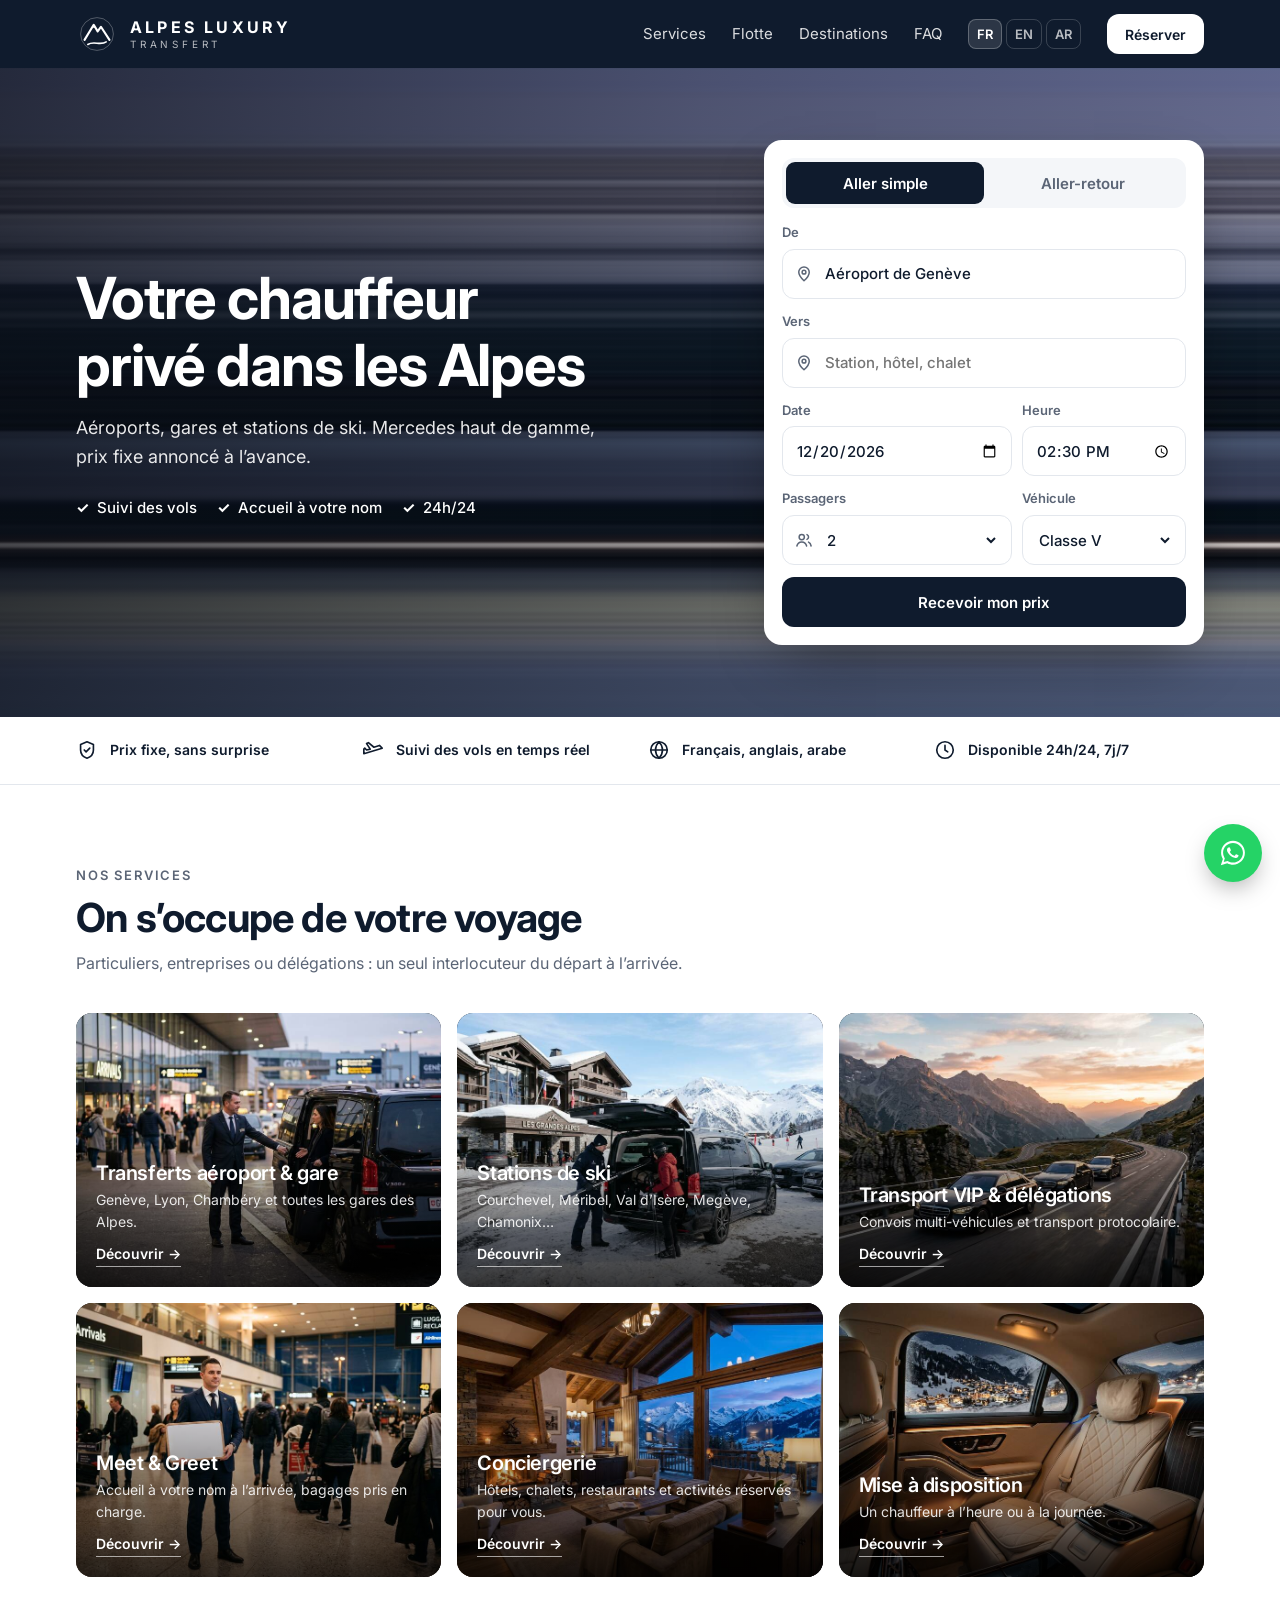
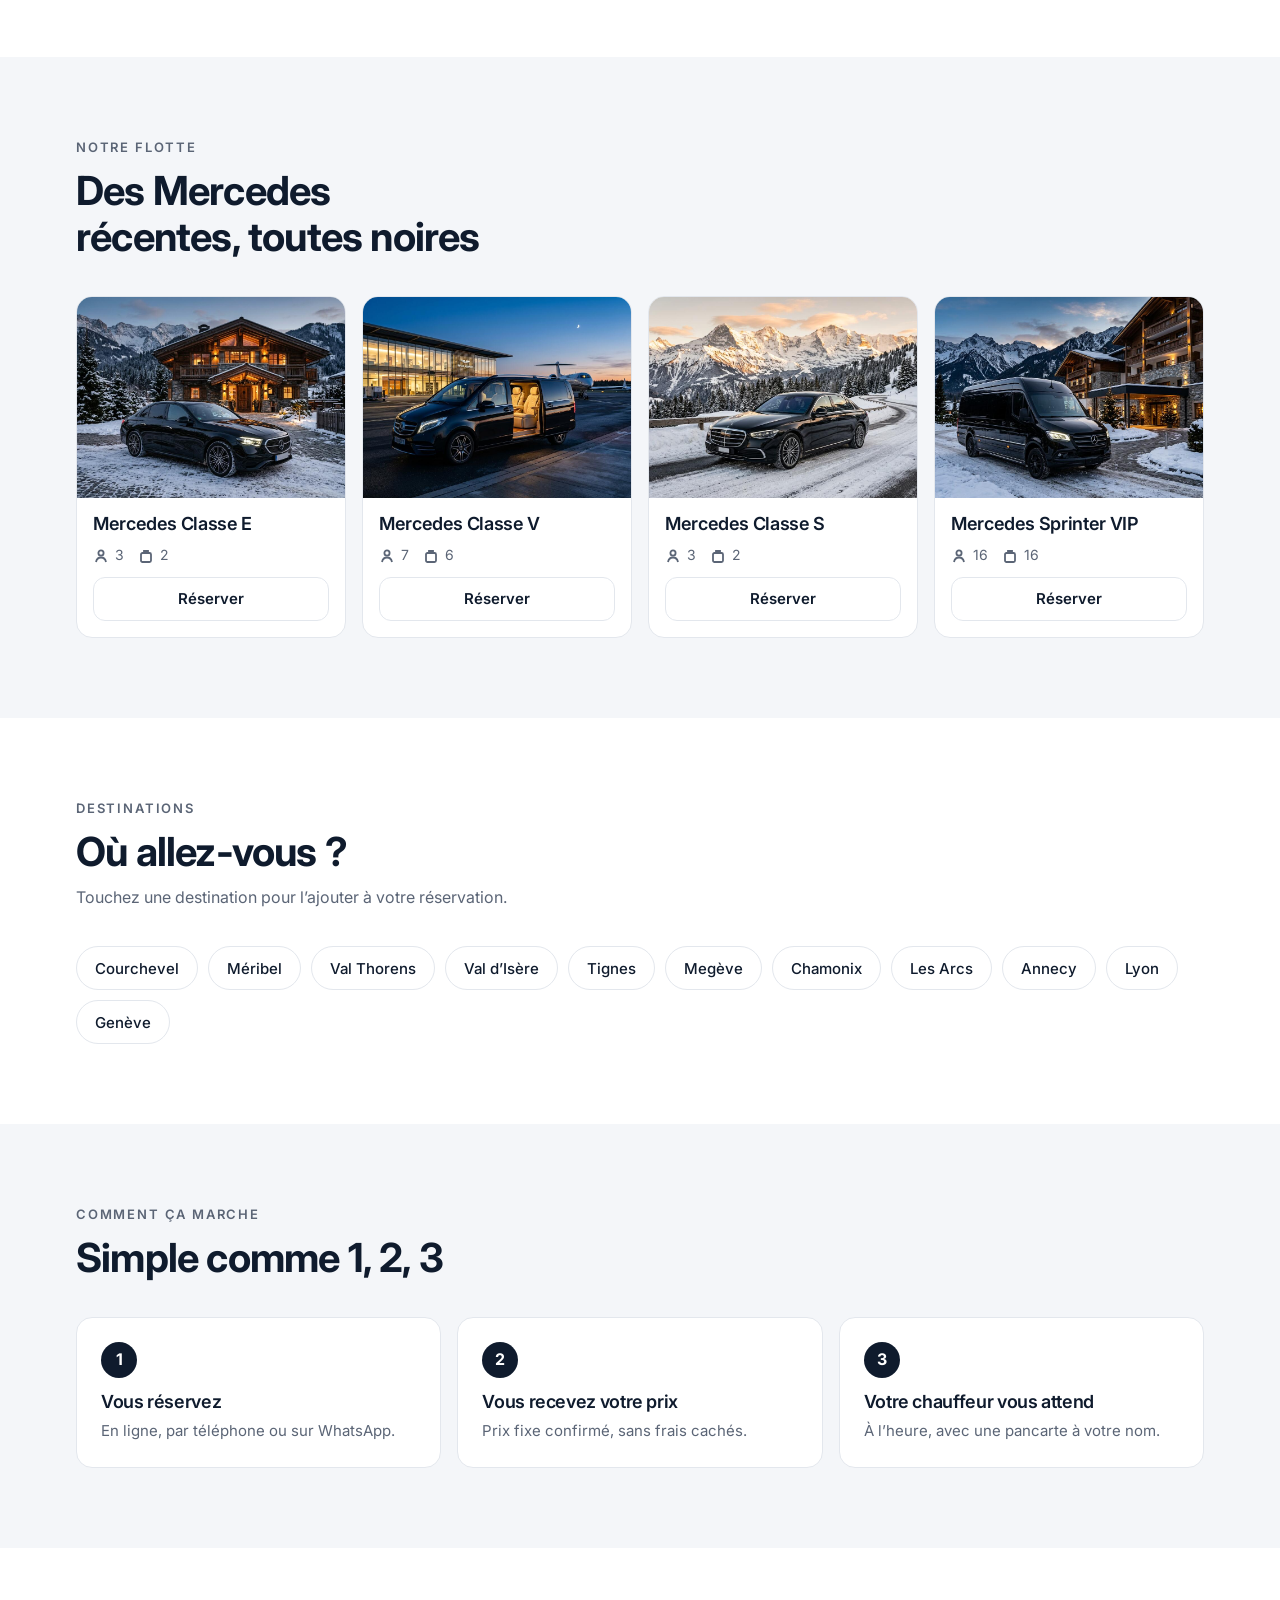
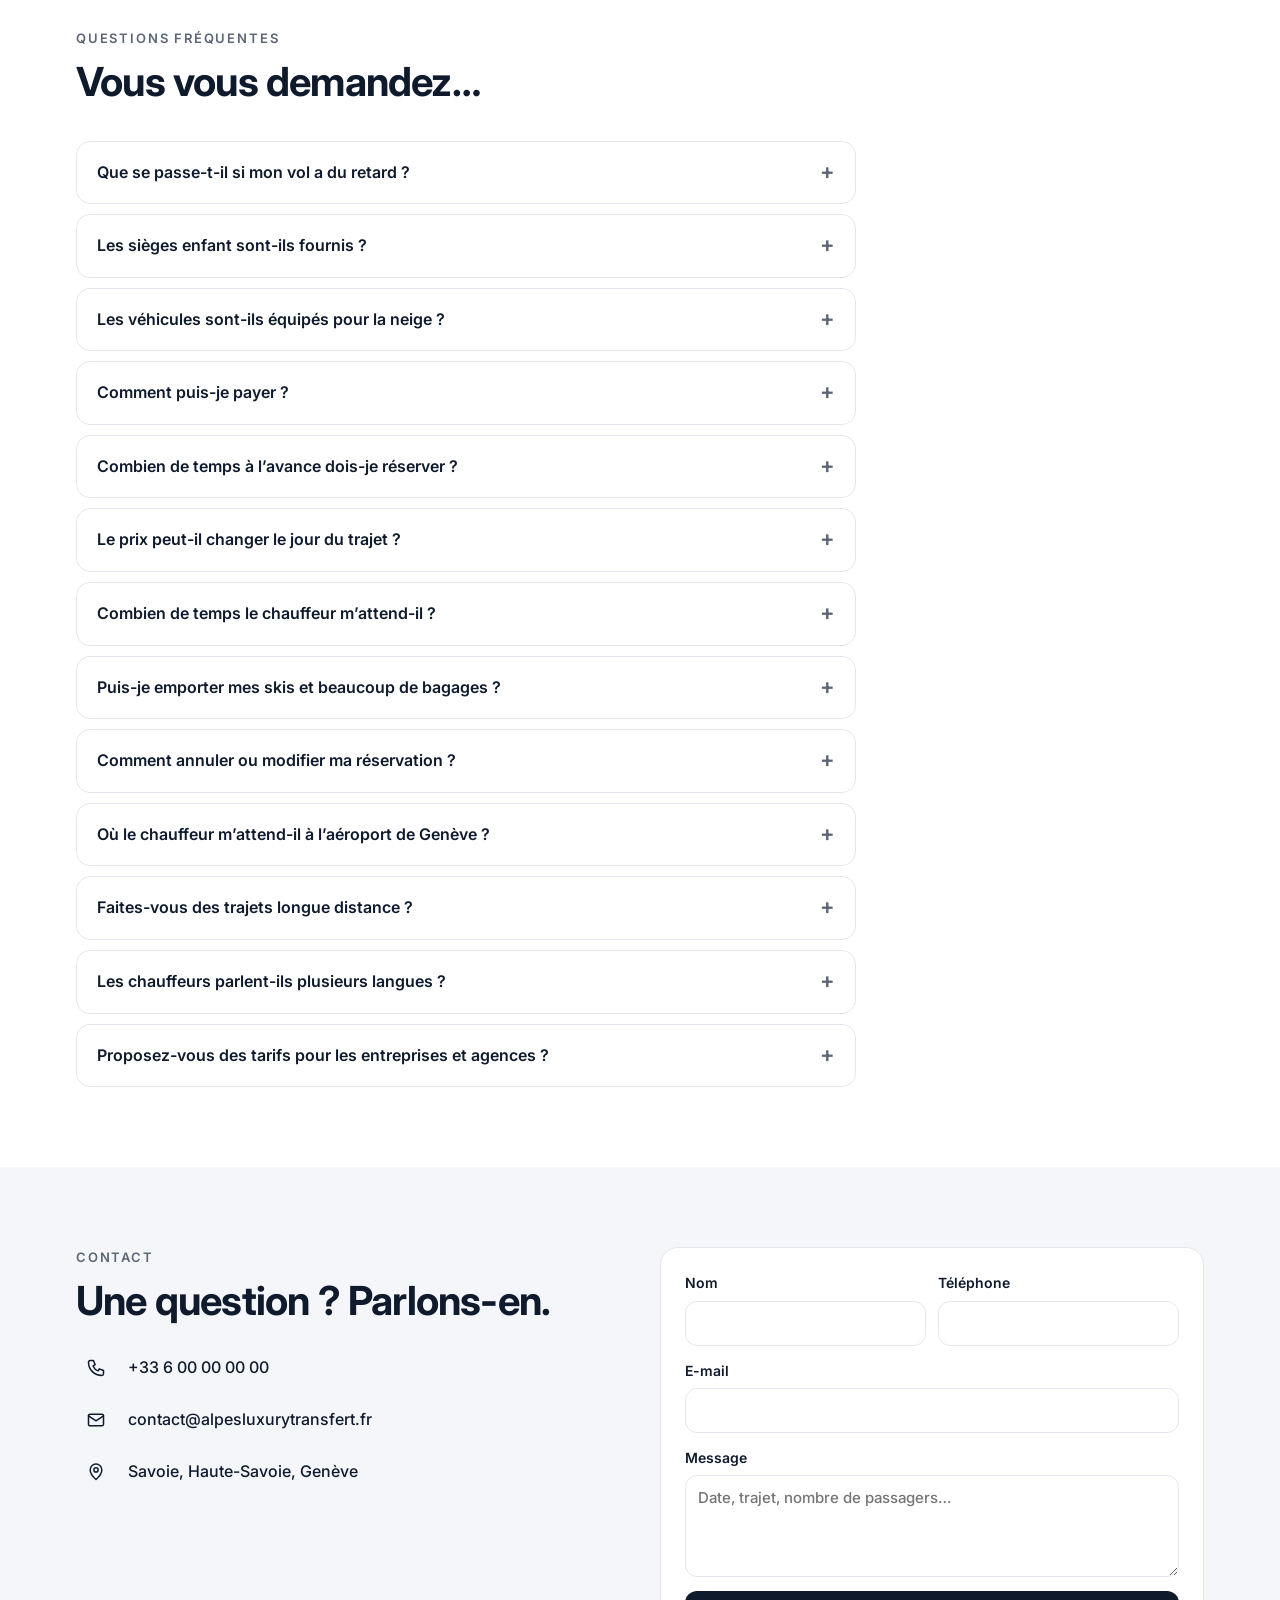
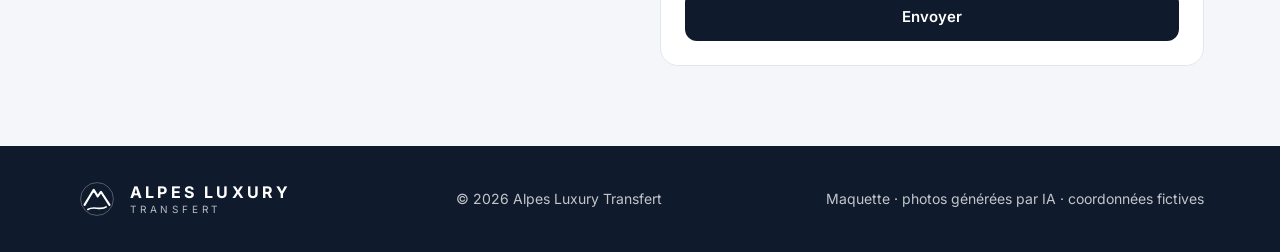
==== maquette/index.html @ 6c0e2fad "Ajoute une page dédiée par service avec son outil Co-Authored-By: Claude Opus 5.5 <noreply@anthropic" ====
<!DOCTYPE html>
<html lang="fr">
<head>
<meta charset="utf-8">
<meta name="viewport" content="width=device-width, initial-scale=1, viewport-fit=cover">
<title>Alpes Luxury Transfert</title>
<meta name="claude:viewport-fit-sides" content="cover">
<link rel="icon" href="img/logo.svg" type="image/svg+xml">
<link rel="preconnect" href="https://fonts.googleapis.com">
<link rel="stylesheet" href="https://fonts.googleapis.com/css2?family=Inter:wght@400;500;600;700&display=swap">
<style>
/* Layout: classic business site (like Duo Clean). Header + video hero with booking card, trust row, services, fleet photos, destinations, 1-2-3, FAQ, contact, footer, WhatsApp button. */
:root{
  --navy:#0F1B2D; --navy-2:#1B2B44; --ink:#0F1B2D; --muted:#5B6576; --bg:#FFFFFF; --soft:#F4F6F9; --line:#E3E7ED;
  --card:#FFFFFF; --wa:#25D366;
  --sans:"Inter", system-ui, -apple-system, "Segoe UI", sans-serif;
  padding-top:env(safe-area-inset-top,0px); padding-bottom:env(safe-area-inset-bottom,0px);
}
@media (prefers-color-scheme: dark){:root:not([data-theme="light"]){
  --ink:#EEF1F5; --muted:#A2ABB8; --bg:#0B111B; --soft:#111926; --line:#223047; --card:#141E2D; color-scheme:dark}}
:root[data-theme="dark"]{
  --ink:#EEF1F5; --muted:#A2ABB8; --bg:#0B111B; --soft:#111926; --line:#223047; --card:#141E2D; color-scheme:dark}

*{box-sizing:border-box}
[hidden]{display:none!important}
html{scroll-behavior:smooth;scroll-padding-top:80px}
body{margin:0;background:var(--bg);color:var(--ink);font-family:var(--sans);font-size:16px;line-height:1.6;-webkit-font-smoothing:antialiased}
img{max-width:100%;display:block}
a{color:inherit;text-decoration:none}
h1,h2,h3{margin:0;line-height:1.15;letter-spacing:-.02em;text-wrap:balance}
h2{font-size:clamp(28px,4vw,40px);font-weight:700}
h3{font-size:18px;font-weight:600}
p{margin:0}
:focus-visible{outline:2px solid #3B82F6;outline-offset:2px}
.container{max-width:1160px;margin:0 auto;padding-left:max(16px,env(safe-area-inset-left,0px));padding-right:max(16px,env(safe-area-inset-right,0px))}
.eyebrow{font-size:13px;font-weight:600;letter-spacing:.14em;text-transform:uppercase;color:var(--muted);margin-bottom:10px}
.section{padding-block:80px}
.section--soft{background:var(--soft)}
.head{max-width:640px;margin-bottom:36px}
.head p:not(.eyebrow){color:var(--muted);margin-top:10px}

.btn{display:inline-flex;align-items:center;justify-content:center;gap:8px;height:50px;padding-inline:24px;border-radius:12px;border:0;background:var(--navy);color:#fff;font:600 15px var(--sans);cursor:pointer;transition:transform .15s,background .2s}
.btn:hover{background:var(--navy-2)}
.btn:active{transform:scale(.98)}
.btn--light{background:#fff;color:var(--navy)}
.btn--light:hover{background:#EEF1F5}
.btn--outline{background:transparent;color:var(--ink);border:1px solid var(--line)}
.btn--outline:hover{background:var(--soft)}
.btn--full{width:100%}

/* header */
.header{position:sticky;top:env(safe-area-inset-top,0px);z-index:40;background:var(--navy);color:#fff}
body::before{content:"";position:fixed;inset:0 0 auto;height:env(safe-area-inset-top,0px);z-index:41;background:var(--navy)}
.header .container{display:flex;align-items:center;justify-content:space-between;height:68px;gap:16px}
.logo{display:flex;align-items:center;gap:12px;line-height:1}
.logo span{display:flex;flex-direction:column}
.logo .mark{width:42px;height:42px;flex:none}
.logo b{font-size:16px;font-weight:700;letter-spacing:.2em}
.logo small{font-size:10px;letter-spacing:.38em;opacity:.7;margin-top:4px}
.nav{display:flex;align-items:center;gap:26px;font-size:15px}
.nav a:not(.btn){opacity:.85}
.nav a:not(.btn):hover{opacity:1}
.nav .btn{height:40px;padding-inline:18px;font-size:14px}
.lang{display:flex;gap:4px;font-size:13px;font-weight:600}
.lang button{background:none;border:1px solid rgba(255,255,255,.25);color:#fff;border-radius:8px;padding:4px 8px;font:inherit;cursor:pointer;opacity:.7}
.lang button[aria-pressed="true"]{opacity:1;background:rgba(255,255,255,.12)}
.burger{display:none;background:none;border:0;padding:8px;cursor:pointer}
.burger span{display:block;width:24px;height:2px;background:#fff;margin:5px 0}
@media (max-width:900px){
  .nav{display:none;position:absolute;top:68px;left:0;right:0;background:var(--navy);flex-direction:column;align-items:stretch;gap:0;padding:8px max(16px,env(safe-area-inset-right,0px)) 16px max(16px,env(safe-area-inset-left,0px))}
  .nav.open{display:flex}
  .nav a:not(.btn){padding:12px 0;border-bottom:1px solid rgba(255,255,255,.1)}
  .nav .btn{margin-top:12px;height:48px}
  .burger{display:block}
}

/* hero */
.hero{position:relative;color:#fff;background:#0A0F18 url("film/s3.jpg") 0 0/200% 400% no-repeat;overflow:hidden}
.hero canvas{position:absolute;inset:0;width:100%;height:100%}
.hero::after{content:"";position:absolute;inset:0;background:linear-gradient(90deg,rgba(8,12,20,.72) 0%,rgba(8,12,20,.35) 55%,rgba(8,12,20,.15) 100%)}
.hero .container{position:relative;z-index:2;display:grid;grid-template-columns:1fr 440px;gap:48px;align-items:center;padding-block:72px}
.hero h1{font-size:clamp(34px,5.4vw,58px);font-weight:700}
.hero .lead{font-size:18px;opacity:.9;margin-top:16px;max-width:30em}
.checks{list-style:none;padding:0;margin:24px 0 0;display:flex;flex-wrap:wrap;gap:8px 20px;font-size:15px;font-weight:500}
.checks li::before{content:"✓";margin-right:8px;font-weight:700}
@media (max-width:960px){
  .hero::after{background:linear-gradient(180deg,rgba(8,12,20,.55),rgba(8,12,20,.35) 40%,rgba(8,12,20,.6))}
  .hero .container{grid-template-columns:1fr;gap:24px;padding-block:32px 40px}
  .hero .lead{font-size:16px}
}

/* booking card */
.book{background:var(--card);color:var(--ink);border-radius:18px;padding:18px;box-shadow:0 24px 60px -20px rgba(0,0,0,.45)}
.tabs{display:grid;grid-template-columns:1fr 1fr;background:var(--soft);border-radius:12px;padding:4px;margin-bottom:14px}
.tabs button{height:42px;border:0;border-radius:9px;background:none;color:var(--muted);font:600 15px var(--sans);cursor:pointer}
.tabs button[aria-selected="true"]{background:var(--navy);color:#fff}
.f{display:flex;flex-direction:column;gap:6px;margin-bottom:12px;min-width:0}
.f span{font-size:13px;font-weight:600;color:var(--muted)}
.f .in{display:flex;align-items:center;gap:10px;height:50px;border:1px solid var(--line);border-radius:12px;padding-inline:12px;background:var(--card)}
.f .in:focus-within{border-color:var(--navy);box-shadow:0 0 0 3px rgba(59,130,246,.2)}
.f svg{width:18px;height:18px;flex:none;stroke:var(--muted);fill:none;stroke-width:2;stroke-linecap:round;stroke-linejoin:round}
.f input,.f select{flex:1;min-width:0;border:0;background:none;color:var(--ink);font:500 15px var(--sans);height:100%;outline:none}
.row{display:grid;grid-template-columns:1.4fr 1fr;gap:10px}
.done{margin-top:12px;padding:12px 14px;border-radius:12px;background:var(--soft);font-size:14px}
.done b{display:block}

/* trust row */
.trust{border-bottom:1px solid var(--line)}
.trust .container{display:grid;grid-template-columns:repeat(4,1fr);gap:16px;padding-block:22px}
.trust div{display:flex;align-items:center;gap:12px;font-size:14px;font-weight:600}
.trust svg{width:22px;height:22px;flex:none;stroke:var(--ink);fill:none;stroke-width:1.8;stroke-linecap:round;stroke-linejoin:round}
@media (max-width:800px){.trust .container{grid-template-columns:1fr 1fr}}

/* services */
.grid3{display:grid;grid-template-columns:repeat(3,1fr);gap:16px}
.card{background:var(--card);border:1px solid var(--line);border-radius:16px;padding:24px;transition:transform .2s,box-shadow .2s}
.card:hover{transform:translateY(-3px);box-shadow:0 12px 30px -12px rgba(15,27,45,.18)}
.card .ic{width:44px;height:44px;border-radius:12px;background:var(--soft);display:grid;place-items:center;margin-bottom:16px}
.card .ic svg{width:22px;height:22px;stroke:var(--ink);fill:none;stroke-width:1.8;stroke-linecap:round;stroke-linejoin:round}
.card p{color:var(--muted);font-size:15px;margin-top:6px}
@media (max-width:900px){.grid3{grid-template-columns:1fr 1fr}}
@media (max-width:560px){.grid3{grid-template-columns:1fr}}

.svc{position:relative;border-radius:16px;overflow:hidden;aspect-ratio:4/3;max-width:100%;background:#0A0F18;color:#fff;isolation:isolate}
.svc img{position:absolute;inset:0;width:100%;height:100%;object-fit:cover;transition:transform .7s}
.svc:hover img{transform:scale(1.06)}
.svc::after{content:"";position:absolute;inset:0;background:linear-gradient(180deg,rgba(0,0,0,0) 35%,rgba(0,0,0,.78));z-index:1}
.svc .tx{position:absolute;left:0;right:0;bottom:0;z-index:2;padding:20px}
.svc h3{font-size:20px}
.svc p{font-size:14px;opacity:.88;margin-top:4px}
@media (max-width:560px){.svc{aspect-ratio:16/11}}


.svc .more{display:inline-block;margin-top:10px;font-size:14px;font-weight:600;border-bottom:1px solid rgba(255,255,255,.6)}
/* service pages */
.sp-hero{position:relative;min-height:340px;display:flex;align-items:flex-end;color:#fff;background:#0A0F18;overflow:hidden}
.sp-hero img{position:absolute;inset:0;width:100%;height:100%;object-fit:cover}
.sp-hero::after{content:"";position:absolute;inset:0;background:linear-gradient(180deg,rgba(8,12,20,.25),rgba(8,12,20,.8))}
.sp-hero .container{position:relative;z-index:2;width:100%;padding-block:28px 36px}
.sp-back{display:inline-flex;align-items:center;gap:6px;font-size:14px;font-weight:600;padding:8px 14px;border-radius:999px;background:rgba(255,255,255,.14);backdrop-filter:blur(8px);margin-bottom:18px}
.sp-hero h1{font-size:clamp(32px,5vw,52px);font-weight:700}
.sp-hero p{font-size:17px;opacity:.9;margin-top:10px;max-width:36em}
.sp-grid{display:grid;grid-template-columns:1fr 420px;gap:32px;align-items:start}
@media (max-width:900px){.sp-grid{grid-template-columns:1fr}.tool{position:static;order:-1}}
.incl{list-style:none;padding:0;margin:0;display:grid;gap:12px}
.incl li{display:flex;gap:12px;align-items:flex-start;background:var(--card);border:1px solid var(--line);border-radius:14px;padding:14px 16px}
.incl li::before{content:"✓";flex:none;width:24px;height:24px;border-radius:50%;background:var(--navy);color:#fff;display:grid;place-items:center;font-size:13px;font-weight:700}
:root[data-theme="dark"] .incl li::before{background:#EEF1F5;color:#0F1B2D}
.incl b{display:block;font-weight:600}
.incl span{color:var(--muted);font-size:14px}
.tool{background:var(--card);border:1px solid var(--line);border-radius:18px;padding:22px;position:sticky;top:90px}
.tool h3{font-size:20px;margin-bottom:4px}
.tool .sub{color:var(--muted);font-size:14px;margin-bottom:16px}
.tool label{display:flex;flex-direction:column;gap:6px;font-size:13px;font-weight:600;color:var(--muted);margin-bottom:12px}
.tool input[type=text],.tool select,.tool textarea{border:1px solid var(--line);border-radius:12px;padding:12px;font:500 15px var(--sans);background:var(--card);color:var(--ink);width:100%}
.chips{display:flex;flex-wrap:wrap;gap:8px;margin-bottom:14px}
.chips button{height:40px;padding-inline:14px;border-radius:999px;border:1px solid var(--line);background:var(--card);color:var(--ink);font:500 14px var(--sans);cursor:pointer}
.chips button[aria-pressed="true"]{background:var(--navy);color:#fff;border-color:var(--navy)}
.result{background:var(--soft);border-radius:12px;padding:14px;margin-bottom:14px;font-size:15px}
.result b{display:block;font-size:22px;letter-spacing:-.01em}
.stepper{display:flex;align-items:center;gap:12px;margin-bottom:14px}
.stepper button{width:44px;height:44px;border-radius:12px;border:1px solid var(--line);background:var(--card);color:var(--ink);font-size:22px;cursor:pointer}
.stepper output{font-size:26px;font-weight:700;min-width:2ch;text-align:center;font-variant-numeric:tabular-nums}
.checks2{display:grid;gap:8px;margin-bottom:14px}
.checks2 label{flex-direction:row;align-items:center;gap:10px;margin:0;color:var(--ink);font-weight:500;font-size:15px;border:1px solid var(--line);border-radius:12px;padding:11px 12px;cursor:pointer}
.checks2 input{width:18px;height:18px;accent-color:#0F1B2D}
.sign{background:#fff;color:#0F1B2D;border:8px solid #1B2B44;border-radius:6px;padding:22px 14px;text-align:center;margin-bottom:14px;box-shadow:0 14px 30px -14px rgba(0,0,0,.4)}
.sign .nm{font-size:clamp(22px,4vw,30px);font-weight:700;letter-spacing:.03em;word-break:break-word;min-height:1.2em}
.sign .co{display:flex;align-items:center;justify-content:center;gap:6px;font-size:11px;letter-spacing:.2em;margin-top:8px;color:#5B6576}
.sign .co svg{width:18px;height:18px}
input[type=range]{width:100%;accent-color:#0F1B2D}
.others{display:grid;grid-template-columns:repeat(5,1fr);gap:12px}
.others a{position:relative;border-radius:14px;overflow:hidden;aspect-ratio:1/1;max-width:100%;color:#fff;display:flex;align-items:flex-end;padding:12px;font-weight:600;font-size:14px;isolation:isolate}
.others img{position:absolute;inset:0;width:100%;height:100%;object-fit:cover;z-index:-2}
.others a::after{content:"";position:absolute;inset:0;background:linear-gradient(180deg,transparent 40%,rgba(0,0,0,.75));z-index:-1}
@media (max-width:900px){.others{grid-template-columns:repeat(3,1fr)}}
@media (max-width:520px){.others{display:flex;overflow-x:auto;scroll-snap-type:x mandatory;padding-bottom:6px}.others a{flex:0 0 46%;scroll-snap-align:start}}

/* fleet */
.fleet{display:grid;grid-template-columns:repeat(4,1fr);gap:16px}
.car{background:var(--card);border:1px solid var(--line);border-radius:16px;overflow:hidden;display:flex;flex-direction:column}
.car .ph{aspect-ratio:4/3;max-width:100%;overflow:hidden}
.car img{width:100%;height:100%;object-fit:cover;transition:transform .6s}
.car:hover img{transform:scale(1.05)}
.car .bd{padding:16px;display:flex;flex-direction:column;gap:10px;flex:1}
.car .meta{display:flex;gap:14px;font-size:14px;color:var(--muted)}
.car .meta span{display:inline-flex;align-items:center;gap:6px}
.car .meta svg{width:16px;height:16px;stroke:currentColor;fill:none;stroke-width:1.8}
.car .btn{height:44px;margin-top:auto}
@media (max-width:1000px){.fleet{grid-template-columns:1fr 1fr}}
@media (max-width:520px){.fleet{grid-template-columns:1fr}}

/* destinations */
.dest{display:flex;flex-wrap:wrap;gap:10px}
.dest button{height:44px;padding-inline:18px;border-radius:999px;border:1px solid var(--line);background:var(--card);color:var(--ink);font:500 15px var(--sans);cursor:pointer}
.dest button:hover{border-color:var(--ink)}

/* steps */
.steps{list-style:none;padding:0;margin:0;display:grid;grid-template-columns:repeat(3,1fr);gap:16px}
.steps li{background:var(--card);border:1px solid var(--line);border-radius:16px;padding:24px}
.steps .n{width:36px;height:36px;border-radius:50%;background:var(--navy);color:#fff;display:grid;place-items:center;font-weight:700;margin-bottom:14px}
.steps p{color:var(--muted);font-size:15px;margin-top:6px}
@media (max-width:760px){.steps{grid-template-columns:1fr}}

/* faq */
.faq{max-width:780px;display:grid;gap:10px}
.faq details{background:var(--card);border:1px solid var(--line);border-radius:14px;padding:0 20px}
.faq summary{cursor:pointer;list-style:none;padding:18px 0;font-weight:600;display:flex;justify-content:space-between;gap:16px}
.faq summary::-webkit-details-marker{display:none}
.faq summary::after{content:"+";font-size:22px;line-height:1;color:var(--muted)}
.faq details[open] summary::after{content:"–"}
.faq details p{color:var(--muted);padding-bottom:18px}

/* contact */
.contact{display:grid;grid-template-columns:1fr 1fr;gap:40px;align-items:start}
.clist{list-style:none;padding:0;margin:24px 0 0;display:grid;gap:12px}
.clist li{display:flex;align-items:center;gap:12px;font-weight:500}
.clist .ic{width:40px;height:40px;border-radius:10px;background:var(--soft);display:grid;place-items:center;flex:none}
.clist svg{width:20px;height:20px;stroke:var(--ink);fill:none;stroke-width:1.8;stroke-linecap:round;stroke-linejoin:round}
.form{background:var(--card);border:1px solid var(--line);border-radius:18px;padding:24px}
.form label{display:flex;flex-direction:column;gap:6px;font-size:14px;font-weight:600;margin-bottom:14px}
.form input,.form textarea{border:1px solid var(--line);border-radius:12px;padding:12px;font:500 15px var(--sans);background:var(--card);color:var(--ink);width:100%}
.form .two{display:grid;grid-template-columns:1fr 1fr;gap:12px}
@media (max-width:820px){.contact{grid-template-columns:1fr}}
@media (max-width:440px){.form .two{grid-template-columns:1fr}}

footer{background:var(--navy);color:rgba(255,255,255,.75);font-size:14px}
footer .container{display:flex;justify-content:space-between;align-items:center;flex-wrap:wrap;gap:16px;padding-block:32px}
footer .logo{color:#fff}

/* whatsapp */
.wa{position:fixed;right:max(18px,calc(env(safe-area-inset-right,0px) + 12px));bottom:calc(18px + env(safe-area-inset-bottom,0px));z-index:50;width:58px;height:58px;border-radius:50%;background:var(--wa);display:grid;place-items:center;box-shadow:0 10px 24px -6px rgba(0,0,0,.35)}
.wa svg{width:30px;height:30px;fill:#fff}
@media (prefers-reduced-motion:no-preference){.wa{animation:pop 3s ease-in-out infinite}@keyframes pop{0%,90%,100%{transform:scale(1)}95%{transform:scale(1.08)}}}
</style>
</head>
<body>

<header class="header" id="top">
  <div class="container">
    <a class="logo" href="#top" aria-label="Alpes Luxury Transfert, accueil"><svg class="mark" viewBox="0 0 64 64" aria-hidden="true"><circle cx="32" cy="32" r="25" fill="none" stroke="currentColor" stroke-opacity=".3" stroke-width="1.4"/><path d="M13 41 L27 18 L33 28 L38 21 L51 41" fill="none" stroke="currentColor" stroke-width="3.2" stroke-linejoin="round" stroke-linecap="round"/><path d="M24 23.2 L27 18 L30.2 23.4 L27.6 22 Z" fill="currentColor"/><path d="M18 48 C26 42, 38 50, 46 44" fill="none" stroke="currentColor" stroke-width="2.4" stroke-linecap="round"/></svg><span><b>ALPES LUXURY</b><small>TRANSFERT</small></span></a>
    <nav class="nav" id="nav">
      <a href="#services">Services</a>
      <a href="#flotte">Flotte</a>
      <a href="#destinations">Destinations</a>
      <a href="#faq">FAQ</a>
      <div class="lang" aria-label="Langue"><button type="button" aria-pressed="true">FR</button><button type="button" aria-pressed="false">EN</button><button type="button" aria-pressed="false">AR</button></div>
      <a class="btn btn--light" href="#reserver">Réserver</a>
    </nav>
    <button class="burger" id="burger" aria-label="Ouvrir le menu" aria-expanded="false" aria-controls="nav"><span></span><span></span><span></span></button>
  </div>
</header>

<main id="home">
  <section class="hero" id="reserver">
    <canvas id="film" aria-hidden="true"></canvas>
    <div class="container">
      <div>
        <h1>Votre chauffeur privé dans les Alpes</h1>
        <p class="lead">Aéroports, gares et stations de ski. Mercedes haut de gamme, prix fixe annoncé à l’avance.</p>
        <ul class="checks"><li>Suivi des vols</li><li>Accueil à votre nom</li><li>24h/24</li></ul>
      </div>

      <form class="book" id="book" novalidate aria-label="Réserver un transfert">
        <div class="tabs" role="tablist">
          <button type="button" role="tab" aria-selected="true" id="t-one">Aller simple</button>
          <button type="button" role="tab" aria-selected="false" id="t-ret">Aller-retour</button>
        </div>
        <label class="f" for="from"><span>De</span>
          <div class="in"><svg viewBox="0 0 24 24"><path d="M12 21s-7-6.2-7-11.5A7 7 0 0 1 19 9.5C19 14.8 12 21 12 21z"/><circle cx="12" cy="9.5" r="2.5"/></svg><input id="from" placeholder="Aéroport, gare, adresse" value="Aéroport de Genève"></div>
        </label>
        <label class="f" for="to"><span>Vers</span>
          <div class="in"><svg viewBox="0 0 24 24"><path d="M12 21s-7-6.2-7-11.5A7 7 0 0 1 19 9.5C19 14.8 12 21 12 21z"/><circle cx="12" cy="9.5" r="2.5"/></svg><input id="to" placeholder="Station, hôtel, chalet"></div>
        </label>
        <div class="row">
          <label class="f" for="date"><span>Date</span><div class="in"><input id="date" type="date" value="2026-12-20"></div></label>
          <label class="f" for="time"><span>Heure</span><div class="in"><input id="time" type="time" value="14:30"></div></label>
        </div>
        <div class="row" id="retRow" hidden>
          <label class="f" for="rdate"><span>Date retour</span><div class="in"><input id="rdate" type="date" value="2026-12-27"></div></label>
          <label class="f" for="rtime"><span>Heure</span><div class="in"><input id="rtime" type="time" value="10:00"></div></label>
        </div>
        <div class="row">
          <label class="f" for="pax"><span>Passagers</span>
            <div class="in"><svg viewBox="0 0 24 24"><circle cx="9" cy="8" r="3.5"/><path d="M2.5 20c.8-3.6 3.4-5.5 6.5-5.5s5.7 1.9 6.5 5.5M16 4.8a3.5 3.5 0 0 1 0 6.4M18 14.8c1.8.7 3 2.4 3.5 5.2"/></svg>
              <select id="pax"><option>1</option><option selected>2</option><option>3</option><option>4</option><option>5</option><option>6</option><option>7</option><option>8 et +</option></select></div>
          </label>
          <label class="f" for="car"><span>Véhicule</span>
            <div class="in"><select id="car"><option>Classe E</option><option selected>Classe V</option><option>Classe S</option><option>Sprinter</option></select></div>
          </label>
        </div>
        <button class="btn btn--full" type="submit">Recevoir mon prix</button>
        <div class="done" id="done" hidden></div>
      </form>
    </div>
  </section>

  <div class="trust">
    <div class="container">
      <div><svg viewBox="0 0 24 24"><path d="M12 3l7 3v6c0 4.5-3 7.6-7 9-4-1.4-7-4.5-7-9V6z"/><path d="M9 12l2 2 4-4"/></svg>Prix fixe, sans surprise</div>
      <div><svg viewBox="0 0 24 24"><path d="M2 16l20-6-3-3-6 2-6-5-2 1 4 6-4 1-2-2-1 1z"/></svg>Suivi des vols en temps réel</div>
      <div><svg viewBox="0 0 24 24"><circle cx="12" cy="12" r="9"/><path d="M3 12h18M12 3c2.5 2.6 3.8 5.6 3.8 9s-1.3 6.4-3.8 9c-2.5-2.6-3.8-5.6-3.8-9S9.5 5.6 12 3z"/></svg>Français, anglais, arabe</div>
      <div><svg viewBox="0 0 24 24"><circle cx="12" cy="12" r="9"/><path d="M12 7v5l3 2"/></svg>Disponible 24h/24, 7j/7</div>
    </div>
  </div>

  <section class="section" id="services">
    <div class="container">
      <div class="head">
        <p class="eyebrow">Nos services</p>
        <h2>On s’occupe de votre voyage</h2>
        <p>Particuliers, entreprises ou délégations : un seul interlocuteur du départ à l’arrivée.</p>
      </div>
      <div class="grid3">
        <a class="svc" href="#transferts"><img src="img/svc-aeroport.jpg" alt="Chauffeur ouvrant la porte d'une Mercedes à l'aéroport" loading="lazy"><div class="tx"><h3>Transferts aéroport &amp; gare</h3><p>Genève, Lyon, Chambéry et toutes les gares des Alpes.</p><span class="more">Découvrir →</span></div></a>
        <a class="svc" href="#stations-de-ski"><img src="img/svc-ski.jpg" alt="Mercedes Classe V devant une station de ski" loading="lazy"><div class="tx"><h3>Stations de ski</h3><p>Courchevel, Méribel, Val d’Isère, Megève, Chamonix…</p><span class="more">Découvrir →</span></div></a>
        <a class="svc" href="#vip-delegations"><img src="img/svc-vip.jpg" alt="Convoi de trois Mercedes Classe S sur une route de montagne" loading="lazy"><div class="tx"><h3>Transport VIP &amp; délégations</h3><p>Convois multi-véhicules et transport protocolaire.</p><span class="more">Découvrir →</span></div></a>
        <a class="svc" href="#meet-greet"><img src="img/svc-meet.jpg" alt="Chauffeur tenant une pancarte d'accueil à l'aéroport" loading="lazy"><div class="tx"><h3>Meet &amp; Greet</h3><p>Accueil à votre nom à l’arrivée, bagages pris en charge.</p><span class="more">Découvrir →</span></div></a>
        <a class="svc" href="#conciergerie"><img src="img/svc-concierge.jpg" alt="Salon d'un chalet de luxe avec vue sur les montagnes" loading="lazy"><div class="tx"><h3>Conciergerie</h3><p>Hôtels, chalets, restaurants et activités réservés pour vous.</p><span class="more">Découvrir →</span></div></a>
        <a class="svc" href="#mise-a-disposition"><img src="img/svc-dispo.jpg" alt="Banquette arrière en cuir d'une Mercedes Classe S la nuit" loading="lazy"><div class="tx"><h3>Mise à disposition</h3><p>Un chauffeur à l’heure ou à la journée.</p><span class="more">Découvrir →</span></div></a>
      </div>
    </div>
  </section>

  <section class="section section--soft" id="flotte">
    <div class="container">
      <div class="head">
        <p class="eyebrow">Notre flotte</p>
        <h2>Des Mercedes récentes, toutes noires</h2>
      </div>
      <div class="fleet">
        <article class="car" data-car="Classe E">
          <div class="ph"><img src="img/classe-e.jpg" alt="Mercedes Classe E noire devant un chalet enneigé" loading="lazy"></div>
          <div class="bd"><h3>Mercedes Classe E</h3>
            <div class="meta"><span><svg viewBox="0 0 16 16"><circle cx="8" cy="5" r="2.6"/><path d="M3 14c.6-3 2.6-4.5 5-4.5s4.4 1.5 5 4.5"/></svg>3</span><span><svg viewBox="0 0 16 16"><rect x="3" y="5" width="10" height="9" rx="1.5"/><path d="M6 5V3h4v2"/></svg>2</span></div>
            <button class="btn btn--outline" type="button">Réserver</button></div>
        </article>
        <article class="car" data-car="Classe V">
          <div class="ph"><img src="img/classe-v.jpg" alt="Mercedes Classe V noire, porte ouverte, devant un terminal d'aviation privée" loading="lazy"></div>
          <div class="bd"><h3>Mercedes Classe V</h3>
            <div class="meta"><span><svg viewBox="0 0 16 16"><circle cx="8" cy="5" r="2.6"/><path d="M3 14c.6-3 2.6-4.5 5-4.5s4.4 1.5 5 4.5"/></svg>7</span><span><svg viewBox="0 0 16 16"><rect x="3" y="5" width="10" height="9" rx="1.5"/><path d="M6 5V3h4v2"/></svg>6</span></div>
            <button class="btn btn--outline" type="button">Réserver</button></div>
        </article>
        <article class="car" data-car="Classe S">
          <div class="ph"><img src="img/classe-s.jpg" alt="Mercedes Classe S noire sur une route de montagne enneigée" loading="lazy"></div>
          <div class="bd"><h3>Mercedes Classe S</h3>
            <div class="meta"><span><svg viewBox="0 0 16 16"><circle cx="8" cy="5" r="2.6"/><path d="M3 14c.6-3 2.6-4.5 5-4.5s4.4 1.5 5 4.5"/></svg>3</span><span><svg viewBox="0 0 16 16"><rect x="3" y="5" width="10" height="9" rx="1.5"/><path d="M6 5V3h4v2"/></svg>2</span></div>
            <button class="btn btn--outline" type="button">Réserver</button></div>
        </article>
        <article class="car" data-car="Sprinter">
          <div class="ph"><img src="img/sprinter.jpg" alt="Mercedes Sprinter VIP noir devant un hôtel de montagne" loading="lazy"></div>
          <div class="bd"><h3>Mercedes Sprinter VIP</h3>
            <div class="meta"><span><svg viewBox="0 0 16 16"><circle cx="8" cy="5" r="2.6"/><path d="M3 14c.6-3 2.6-4.5 5-4.5s4.4 1.5 5 4.5"/></svg>16</span><span><svg viewBox="0 0 16 16"><rect x="3" y="5" width="10" height="9" rx="1.5"/><path d="M6 5V3h4v2"/></svg>16</span></div>
            <button class="btn btn--outline" type="button">Réserver</button></div>
        </article>
      </div>
    </div>
  </section>

  <section class="section" id="destinations">
    <div class="container">
      <div class="head">
        <p class="eyebrow">Destinations</p>
        <h2>Où allez-vous ?</h2>
        <p>Touchez une destination pour l’ajouter à votre réservation.</p>
      </div>
      <div class="dest">
        <button type="button">Courchevel</button><button type="button">Méribel</button><button type="button">Val Thorens</button><button type="button">Val d’Isère</button><button type="button">Tignes</button><button type="button">Megève</button><button type="button">Chamonix</button><button type="button">Les Arcs</button><button type="button">Annecy</button><button type="button">Lyon</button><button type="button">Genève</button>
      </div>
    </div>
  </section>

  <section class="section section--soft">
    <div class="container">
      <div class="head"><p class="eyebrow">Comment ça marche</p><h2>Simple comme 1, 2, 3</h2></div>
      <ol class="steps">
        <li><span class="n">1</span><h3>Vous réservez</h3><p>En ligne, par téléphone ou sur WhatsApp.</p></li>
        <li><span class="n">2</span><h3>Vous recevez votre prix</h3><p>Prix fixe confirmé, sans frais cachés.</p></li>
        <li><span class="n">3</span><h3>Votre chauffeur vous attend</h3><p>À l’heure, avec une pancarte à votre nom.</p></li>
      </ol>
    </div>
  </section>

  <section class="section" id="faq">
    <div class="container">
      <div class="head"><p class="eyebrow">Questions fréquentes</p><h2>Vous vous demandez…</h2></div>
      <div class="faq">
        <details><summary>Que se passe-t-il si mon vol a du retard ?</summary><p>Nous suivons votre vol en temps réel. Le chauffeur adapte son horaire, sans frais supplémentaires.</p></details>
        <details><summary>Les sièges enfant sont-ils fournis ?</summary><p>Oui, sur demande au moment de la réservation, gratuitement.</p></details>
        <details><summary>Les véhicules sont-ils équipés pour la neige ?</summary><p>Tous nos véhicules ont des pneus hiver et des chaînes à bord de novembre à avril.</p></details>
        <details><summary>Comment puis-je payer ?</summary><p>Carte bancaire, virement ou espèces. Une facture vous est envoyée après la course.</p></details>
        <details><summary>Combien de temps à l’avance dois-je réserver ?</summary><p>Idéalement 24 h avant. Pour une demande urgente, appelez-nous ou écrivez-nous sur WhatsApp : nous trouvons souvent un chauffeur dans l’heure.</p></details>
        <details><summary>Le prix peut-il changer le jour du trajet ?</summary><p>Non. Le prix confirmé à la réservation est fixe : péages, carburant et attente liée au retard du vol sont inclus.</p></details>
        <details><summary>Combien de temps le chauffeur m’attend-il ?</summary><p>60 minutes gratuites après l’atterrissage à l’aéroport, 15 minutes pour une prise en charge à une adresse.</p></details>
        <details><summary>Puis-je emporter mes skis et beaucoup de bagages ?</summary><p>Oui. Précisez-le à la réservation : la Classe V et le Sprinter accueillent skis, snowboards et grandes valises.</p></details>
        <details><summary>Comment annuler ou modifier ma réservation ?</summary><p>Par téléphone, email ou WhatsApp. L’annulation est gratuite jusqu’à 24 h avant le départ.</p></details>
        <details><summary>Où le chauffeur m’attend-il à l’aéroport de Genève ?</summary><p>Dans le hall des arrivées, côté France ou côté Suisse selon votre choix, avec une pancarte à votre nom.</p></details>
        <details><summary>Faites-vous des trajets longue distance ?</summary><p>Oui : Paris, Côte d’Azur, Italie et Suisse, en aller simple ou aller-retour.</p></details>
        <details><summary>Les chauffeurs parlent-ils plusieurs langues ?</summary><p>Nos chauffeurs parlent français et anglais. Des chauffeurs arabophones sont disponibles sur demande.</p></details>
        <details><summary>Proposez-vous des tarifs pour les entreprises et agences ?</summary><p>Oui, avec facturation mensuelle et un interlocuteur dédié. Contactez-nous pour ouvrir un compte.</p></details>
      </div>
    </div>
  </section>

  <section class="section section--soft" id="contact">
    <div class="container contact">
      <div>
        <p class="eyebrow">Contact</p>
        <h2>Une question ? Parlons-en.</h2>
        <ul class="clist">
          <li><span class="ic"><svg viewBox="0 0 24 24"><path d="M5 3h4l2 5-2.5 1.5a11 11 0 0 0 6 6L16 13l5 2v4a2 2 0 0 1-2 2A16 16 0 0 1 3 5a2 2 0 0 1 2-2"/></svg></span><a href="tel:+33600000000">+33 6 00 00 00 00</a></li>
          <li><span class="ic"><svg viewBox="0 0 24 24"><rect x="3" y="5" width="18" height="14" rx="2"/><path d="M3 7l9 6 9-6"/></svg></span>contact@alpesluxurytransfert.fr</li>
          <li><span class="ic"><svg viewBox="0 0 24 24"><path d="M12 21s-7-6.2-7-11.5A7 7 0 0 1 19 9.5C19 14.8 12 21 12 21z"/><circle cx="12" cy="9.5" r="2.5"/></svg></span>Savoie, Haute-Savoie, Genève</li>
        </ul>
      </div>
      <form class="form" id="cform" novalidate>
        <div class="two">
          <label for="cn">Nom<input id="cn" autocomplete="name"></label>
          <label for="ct">Téléphone<input id="ct" type="tel" autocomplete="tel"></label>
        </div>
        <label for="ce">E-mail<input id="ce" type="email" autocomplete="email"></label>
        <label for="cm">Message<textarea id="cm" rows="4" placeholder="Date, trajet, nombre de passagers…"></textarea></label>
        <button class="btn btn--full" type="submit">Envoyer</button>
        <div class="done" id="cdone" hidden>Maquette : le message n’est pas réellement envoyé.</div>
      </form>
    </div>
  </section>
</main>
<div id="svcpage" hidden></div>

<footer>
  <div class="container"><a class="logo" href="#top"><svg class="mark" viewBox="0 0 64 64" aria-hidden="true"><circle cx="32" cy="32" r="25" fill="none" stroke="currentColor" stroke-opacity=".3" stroke-width="1.4"/><path d="M13 41 L27 18 L33 28 L38 21 L51 41" fill="none" stroke="currentColor" stroke-width="3.2" stroke-linejoin="round" stroke-linecap="round"/><path d="M24 23.2 L27 18 L30.2 23.4 L27.6 22 Z" fill="currentColor"/><path d="M18 48 C26 42, 38 50, 46 44" fill="none" stroke="currentColor" stroke-width="2.4" stroke-linecap="round"/></svg><span><b>ALPES LUXURY</b><small>TRANSFERT</small></span></a><span>© 2026 Alpes Luxury Transfert</span><span>Maquette · photos générées par IA · coordonnées fictives</span></div>
</footer>

<a class="wa" href="https://wa.me/33600000000" aria-label="Nous écrire sur WhatsApp">
  <svg viewBox="0 0 32 32"><path d="M16 3C9 3 3.3 8.6 3.3 15.6c0 2.4.7 4.7 1.9 6.7L3 29l6.9-2.1c1.9 1 4 1.6 6.1 1.6 7 0 12.7-5.7 12.7-12.7S23 3 16 3zm0 23.2c-1.9 0-3.8-.5-5.4-1.5l-.4-.2-4.1 1.2 1.2-4-.3-.4a10.4 10.4 0 0 1-1.6-5.6C5.4 9.8 10.1 5.2 16 5.2s10.6 4.7 10.6 10.5S21.9 26.2 16 26.2zm5.8-7.8c-.3-.2-1.9-.9-2.2-1-.3-.1-.5-.2-.7.2l-1 1.2c-.2.2-.4.2-.7.1-.3-.2-1.3-.5-2.6-1.6-1-.8-1.6-1.9-1.8-2.2-.2-.3 0-.5.1-.6l.5-.6.3-.5c.1-.2 0-.4 0-.5l-1-2.4c-.3-.6-.5-.5-.7-.5h-.6c-.2 0-.5.1-.8.4-.3.3-1 1-1 2.5s1.1 2.9 1.2 3.1c.2.2 2.1 3.2 5.1 4.5 2.5 1 3 .8 3.6.7.6-.1 1.9-.8 2.1-1.5.3-.7.3-1.3.2-1.5-.1-.1-.3-.2-.6-.3z"/></svg>
</a>

<script>
(function(){
  var reduce = matchMedia('(prefers-reduced-motion: reduce)').matches;

  /* Menu mobile */
  var burger = document.getElementById('burger'), nav = document.getElementById('nav');
  burger.addEventListener('click', function(){ var o = nav.classList.toggle('open'); burger.setAttribute('aria-expanded', o); });
  nav.addEventListener('click', function(e){ if (e.target.closest('a')){ nav.classList.remove('open'); burger.setAttribute('aria-expanded', false); } });
  document.querySelectorAll('.lang button').forEach(function(b, i, all){
    b.addEventListener('click', function(){ all.forEach(function(x){ x.setAttribute('aria-pressed', x === b); }); });
  });

  /* Vidéo de fond : 30 images (4 planches 2x4) lues en fondu */
  var N = 30, FPS = 6, cv = document.getElementById('film'), cx = cv.getContext('2d');
  var sheets = [0,1,2,3].map(function(i){ var im = new Image(); im.src = 'film/s' + i + '.jpg'; return im; });
  var DPR = Math.min(devicePixelRatio || 1, 2);
  function frame(i, alpha){
    var sh = sheets[Math.floor(i/8)], k = i % 8, sx = (k%2)*960, sy = Math.floor(k/2)*540;
    if (!sh.complete || !sh.naturalWidth) return false;
    var w = cv.width, h = cv.height, s = Math.max(w/960, h/540), dw = 960*s, dh = 540*s;
    cx.globalAlpha = alpha; cx.drawImage(sh, sx, sy, 960, 540, (w-dw)/2, (h-dh)/2, dw, dh); cx.globalAlpha = 1;
    return true;
  }
  function size(){ var r = cv.getBoundingClientRect(); var w = Math.round(r.width*DPR), h = Math.round(r.height*DPR); if (cv.width!==w||cv.height!==h){cv.width=w;cv.height=h;} }
  var visible = true;
  if ('IntersectionObserver' in window) new IntersectionObserver(function(e){ visible = e[0].isIntersecting; }).observe(cv);
  var LOOP = N + 4; /* 4 images de fondu vers le début */
  function draw(ms){
    if (visible){
      size();
      var f = (ms/1000*FPS) % LOOP;
      if (f < N - 1){
        var a = Math.floor(f);
        if (frame(a, 1)) frame(a+1, f - a);
      } else {
        var p = Math.min(1, (f - (N-1)) / (LOOP - N + 1));
        if (frame(N-1, 1)) frame(0, p);
      }
    }
    if (!reduce) requestAnimationFrame(draw);
  }
  if (reduce){ sheets[3].onload = function(){ size(); frame(29, 1); }; }
  else requestAnimationFrame(draw);

  /* Réservation */
  var tOne = document.getElementById('t-one'), tRet = document.getElementById('t-ret'), retRow = document.getElementById('retRow');
  function setTab(ret){ tOne.setAttribute('aria-selected', !ret); tRet.setAttribute('aria-selected', ret); retRow.hidden = !ret; }
  tOne.addEventListener('click', function(){ setTab(false); });
  tRet.addEventListener('click', function(){ setTab(true); });

  var car = document.getElementById('car'), to = document.getElementById('to');
  function goBook(){ document.getElementById('book').scrollIntoView({behavior: reduce ? 'auto' : 'smooth', block:'center'}); }
  document.querySelectorAll('.car').forEach(function(c){
    c.querySelector('button').addEventListener('click', function(){ car.value = c.dataset.car; goBook(); });
  });
  document.querySelectorAll('.dest button').forEach(function(b){
    b.addEventListener('click', function(){ to.value = b.textContent; goBook(); setTimeout(function(){ to.focus({preventScroll:true}); }, 400); });
  });

  document.getElementById('book').addEventListener('submit', function(e){
    e.preventDefault();
    var d = document.getElementById('done');
    var from = document.getElementById('from').value || '—', dest = to.value || '—';
    var date = document.getElementById('date').value, time = document.getElementById('time').value;
    var when = date ? new Date(date + 'T' + (time || '00:00')).toLocaleString('fr-FR', {weekday:'short', day:'numeric', month:'short', hour:'2-digit', minute:'2-digit'}) : '';
    d.innerHTML = '';
    var b = document.createElement('b'); b.textContent = car.value + ' · ' + document.getElementById('pax').value + ' passager(s)';
    var s = document.createElement('span'); s.textContent = from + ' → ' + dest + ' · ' + when + '. Maquette : aucune demande envoyée.';
    d.append(b, s); d.hidden = false;
  });
  document.getElementById('cform').addEventListener('submit', function(e){ e.preventDefault(); document.getElementById('cdone').hidden = false; });
  /* ===== Pages services (routage par #nom) ===== */
  var MARK = '<svg viewBox="0 0 64 64" aria-hidden="true"><path d="M13 41 L27 18 L33 28 L38 21 L51 41" fill="none" stroke="currentColor" stroke-width="4" stroke-linejoin="round" stroke-linecap="round"/><path d="M18 48 C26 42, 38 50, 46 44" fill="none" stroke="currentColor" stroke-width="3" stroke-linecap="round"/></svg>';
  function esc(t){ var d = document.createElement('div'); d.textContent = t; return d.innerHTML; }

  var SV = {
    'transferts': {
      img:'svc-aeroport', title:'Transferts aéroport & gare', lead:'Votre chauffeur vous attend à l’arrivée, quel que soit l’horaire de votre vol ou de votre train.',
      incl:[['Suivi du vol en temps réel','Retard ou avance : l’horaire s’adapte, sans frais.'],['60 min d’attente offertes','Le temps de récupérer vos bagages tranquillement.'],['Prix fixe','Péages et carburant inclus, annoncés à la réservation.'],['Eau, chargeurs et Wi-Fi à bord','Dans tous nos véhicules.']],
      faq:[['Que se passe-t-il si mon vol est annulé ?','Prévenez-nous : nous reprogrammons gratuitement votre transfert.'],['Venez-vous aussi chercher en gare ?','Oui : Moûtiers, Bourg-Saint-Maurice, Annecy, Chambéry, Lyon Part-Dieu…']],
      tool:'transfer'
    },
    'stations-de-ski': {
      img:'svc-ski', title:'Stations de ski', lead:'De l’aéroport jusqu’au pied de votre chalet, skis et bagages compris.',
      incl:[['Porte-skis et grands coffres','Classe V et Sprinter adaptés aux familles et groupes.'],['Pneus hiver et chaînes','Véhicules équipés de novembre à avril.'],['Chauffeurs habitués à la montagne','Routes de col et accès aux chalets.'],['Dépose au chalet','Jusqu’à la porte, même en haut de station.']],
      faq:[['Pouvez-vous nous récupérer en fin de séjour ?','Oui, réservez l’aller-retour en une fois.'],['Et s’il neige beaucoup ?','Nous anticipons l’horaire de départ et vous tenons informé.']],
      tool:'ski'
    },
    'vip-delegations': {
      img:'svc-vip', title:'Transport VIP & délégations', lead:'Convois coordonnés pour délégations, dirigeants et événements officiels.',
      incl:[['Coordination du convoi','Un responsable dédié et des chauffeurs en liaison radio.'],['Chauffeurs discrets','Tenue sombre, confidentialité garantie.'],['Itinéraires préparés','Repérage des accès, entrées protocolaires.'],['Flotte homogène','Véhicules noirs identiques pour tout le convoi.']],
      faq:[['Pouvez-vous signer un accord de confidentialité ?','Oui, sur simple demande.'],['Combien de véhicules au maximum ?','Jusqu’à 10 véhicules coordonnés.']],
      tool:'vip'
    },
    'meet-greet': {
      img:'svc-meet', title:'Meet & Greet', lead:'Un chauffeur vous accueille à votre nom dès la sortie, et s’occupe de vos bagages.',
      incl:[['Pancarte à votre nom','Au hall des arrivées, côté France ou Suisse à Genève.'],['Prise en charge des bagages','Jusqu’au véhicule.'],['Accueil jet privé','Directement au terminal d’aviation d’affaires.'],['Message à l’atterrissage','Le chauffeur vous envoie sa position par SMS ou WhatsApp.']],
      faq:[['Puis-je mettre le nom de mon entreprise sur la pancarte ?','Oui, nom de la personne, de l’entreprise ou les deux.']],
      tool:'sign'
    },
    'conciergerie': {
      img:'svc-concierge', title:'Conciergerie', lead:'Dites-nous ce dont vous avez besoin, nous organisons le reste de votre séjour.',
      incl:[['Hôtels et chalets','Réservation et arrivée organisée.'],['Restaurants','Tables dans les meilleures adresses de la station.'],['Forfaits et cours de ski','Prêts à votre arrivée.'],['Demandes particulières','Fleurs, cadeaux, chef à domicile…']],
      faq:[['La conciergerie est-elle payante ?','Elle est offerte à nos clients pour toute réservation de transfert.']],
      tool:'concierge'
    },
    'mise-a-disposition': {
      img:'svc-dispo', title:'Mise à disposition', lead:'Un chauffeur et son véhicule rien que pour vous, à l’heure ou à la journée.',
      incl:[['Chauffeur dédié','Le même chauffeur toute la durée.'],['Arrêts illimités','Shopping, rendez-vous, visites : il vous attend.'],['Programme libre','Modifiable à tout moment pendant la journée.'],['Idéal pour les événements','Mariages, salons, séminaires.']],
      faq:[['Quelle est la durée minimum ?','3 heures.'],['Le chauffeur peut-il faire plusieurs villes ?','Oui, Genève, Annecy, Chamonix ou plus loin.']],
      tool:'dispo'
    }
  };

  var TOOLS = {
    transfer: function(){
      return '<h3>Votre transfert</h3><p class="sub">Choisissez votre point d’arrivée.</p>' +
        '<div class="chips" data-group="pt">' + ['Aéroport de Genève','Lyon Saint-Exupéry','Chambéry','Gare de Moûtiers','Gare de Bourg-Saint-Maurice','Gare d’Annecy'].map(function(x,i){return '<button type="button" aria-pressed="'+(i===0)+'">'+x+'</button>';}).join('') + '</div>' +
        '<label for="tf-flight">N° de vol ou de train<input type="text" id="tf-flight" placeholder="ex. EZS 1452"></label>' +
        '<div class="result" id="tf-res"></div>' +
        '<button class="btn btn--full" type="button" data-book>Réserver ce transfert</button>';
    },
    ski: function(){
      return '<h3>Temps de trajet</h3><p class="sub">Depuis l’aéroport de Genève, en conditions normales.</p>' +
        '<div class="chips" data-group="st">' + Object.keys(SKI).map(function(x,i){return '<button type="button" aria-pressed="'+(i===0)+'">'+x+'</button>';}).join('') + '</div>' +
        '<div class="result" id="ski-res"></div>' +
        '<button class="btn btn--full" type="button" data-book>Réserver vers cette station</button>';
    },
    vip: function(){
      return '<h3>Composez votre convoi</h3><p class="sub">Nombre de véhicules et options.</p>' +
        '<div class="stepper"><button type="button" id="vip-m" aria-label="Retirer un véhicule">−</button><output id="vip-n">3</output><button type="button" id="vip-p" aria-label="Ajouter un véhicule">+</button><span>véhicules</span></div>' +
        '<label for="vip-car">Véhicule<select id="vip-car"><option>Classe S</option><option>Classe V</option><option>Classe E</option><option>Sprinter</option></select></label>' +
        '<div class="checks2"><label><input type="checkbox" checked> Responsable de convoi dédié</label><label><input type="checkbox"> Accord de confidentialité</label><label><input type="checkbox"> Chauffeurs arabophones</label></div>' +
        '<div class="result" id="vip-res"></div>' +
        '<button class="btn btn--full" type="button" data-book>Demander un devis</button>';
    },
    sign: function(){
      return '<h3>Aperçu de votre pancarte</h3><p class="sub">Tapez le nom à afficher.</p>' +
        '<label for="sg-name">Nom sur la pancarte<input type="text" id="sg-name" maxlength="40" value="M. et Mme Martin"></label>' +
        '<div class="sign"><div class="nm" id="sg-out"></div><div class="co">' + MARK + 'ALPES LUXURY TRANSFERT</div></div>' +
        '<button class="btn btn--full" type="button" data-book>Réserver avec Meet &amp; Greet</button>';
    },
    concierge: function(){
      return '<h3>Votre demande</h3><p class="sub">Cochez ce qui vous intéresse.</p>' +
        '<div class="checks2" id="cc-list">' + ['Hôtel ou chalet','Table au restaurant','Forfaits de ski','Cours de ski','Location de matériel','Chef à domicile'].map(function(x){return '<label><input type="checkbox"> '+x+'</label>';}).join('') + '</div>' +
        '<label for="cc-msg">Précisions<textarea id="cc-msg" rows="3" placeholder="Dates, nombre de personnes…"></textarea></label>' +
        '<button class="btn btn--full" type="button" id="cc-send">Envoyer ma demande</button>' +
        '<div class="result" id="cc-res" hidden style="margin-top:12px"></div>';
    },
    dispo: function(){
      return '<h3>Durée</h3><p class="sub">Glissez pour choisir.</p>' +
        '<input type="range" id="dp-h" min="3" max="12" value="5" aria-label="Nombre d’heures">' +
        '<div class="result" id="dp-res" style="margin-top:12px"></div>' +
        '<label for="dp-car">Véhicule<select id="dp-car"><option>Classe E</option><option>Classe V</option><option selected>Classe S</option><option>Sprinter</option></select></label>' +
        '<button class="btn btn--full" type="button" data-book>Réserver un chauffeur</button>';
    }
  };
  var SKI = {'Megève':'1 h','Chamonix':'1 h 10','Les Arcs':'2 h','Méribel':'2 h','Courchevel':'2 h 05','Val Thorens':'2 h 20','Tignes':'2 h 30','Val d’Isère':'2 h 35'};

  function chips(root, group, cb){
    var bs = root.querySelectorAll('[data-group="'+group+'"] button');
    bs.forEach(function(b){ b.addEventListener('click', function(){ bs.forEach(function(x){ x.setAttribute('aria-pressed', x===b); }); cb(b.textContent); }); });
    cb(bs[0].textContent);
  }

  function wire(id, root){
    var book = {};
    var fromEl = document.getElementById('from');
    if (id === 'transferts'){
      var pt, fl = root.querySelector('#tf-flight'), res = root.querySelector('#tf-res');
      var upd = function(){ res.innerHTML = '<b>' + esc(pt) + '</b>' + (fl.value ? 'Suivi activé pour ' + esc(fl.value.toUpperCase()) + '. Votre chauffeur s’adapte à l’heure réelle d’arrivée.' : 'Ajoutez votre n° de vol pour activer le suivi.'); book = {from: pt}; };
      chips(root, 'pt', function(v){ pt = v; upd(); }); fl.addEventListener('input', upd);
    }
    if (id === 'stations-de-ski'){
      var res2 = root.querySelector('#ski-res');
      chips(root, 'st', function(v){ res2.innerHTML = '<b>≈ ' + SKI[v] + '</b>Genève → ' + esc(v) + '. Avec des skis, nous conseillons la Classe V.'; book = {from:'Aéroport de Genève', to:v, car:'Classe V'}; });
    }
    if (id === 'vip-delegations'){
      var n = 3, out = root.querySelector('#vip-n'), sel = root.querySelector('#vip-car'), res3 = root.querySelector('#vip-res');
      var cap = {'Classe S':3,'Classe V':7,'Classe E':3,'Sprinter':16};
      var upd3 = function(){ out.textContent = n; res3.innerHTML = '<b>Convoi de ' + n + ' ' + sel.value + '</b>Jusqu’à ' + (n*cap[sel.value]) + ' passagers.'; book = {car: sel.value}; };
      root.querySelector('#vip-m').addEventListener('click', function(){ n = Math.max(1, n-1); upd3(); });
      root.querySelector('#vip-p').addEventListener('click', function(){ n = Math.min(10, n+1); upd3(); });
      sel.addEventListener('change', upd3); upd3();
    }
    if (id === 'meet-greet'){
      var nm = root.querySelector('#sg-name'), so = root.querySelector('#sg-out');
      var upd4 = function(){ so.textContent = (nm.value || 'Votre nom').toUpperCase(); };
      nm.addEventListener('input', upd4); upd4();
    }
    if (id === 'conciergerie'){
      root.querySelector('#cc-send').addEventListener('click', function(){
        var picked = Array.from(root.querySelectorAll('#cc-list input:checked')).map(function(i){ return i.parentNode.textContent.trim(); });
        var r = root.querySelector('#cc-res');
        r.innerHTML = '<b>' + (picked.length ? picked.length + ' demande(s)' : 'Aucune case cochée') + '</b>' + (picked.length ? esc(picked.join(', ')) + '. ' : '') + 'Maquette : rien n’est envoyé.';
        r.hidden = false;
      });
    }
    if (id === 'mise-a-disposition'){
      var h = root.querySelector('#dp-h'), res5 = root.querySelector('#dp-res'), dc = root.querySelector('#dp-car');
      var upd5 = function(){ var v = +h.value; res5.innerHTML = '<b>' + (v >= 10 ? 'Journée complète (' + v + ' h)' : v + ' heures') + '</b>Chauffeur dédié, arrêts illimités.'; book = {car: dc.value}; };
      h.addEventListener('input', upd5); dc.addEventListener('change', upd5); upd5();
    }
    root.querySelectorAll('[data-book]').forEach(function(b){
      b.addEventListener('click', function(){
        if (book.from) fromEl.value = book.from;
        if (book.to) to.value = book.to;
        if (book.car) car.value = book.car;
        showHome('reserver');
        if (location.hash !== '#reserver') history.replaceState(null, '', '#reserver');
      });
    });
  }

  var page = document.getElementById('svcpage'), home = document.getElementById('home');
  function render(id){
    var d = SV[id];
    var others = Object.keys(SV).filter(function(k){ return k !== id; });
    page.innerHTML =
      '<section class="sp-hero"><img src="img/' + d.img + '.jpg" alt=""><div class="container">' +
        '<a class="sp-back" href="#services">← Tous les services</a><h1>' + esc(d.title) + '</h1><p>' + esc(d.lead) + '</p></div></section>' +
      '<section class="section"><div class="container sp-grid">' +
        '<div><p class="eyebrow">Ce qui est inclus</p><ul class="incl">' + d.incl.map(function(x){ return '<li><div><b>' + esc(x[0]) + '</b><span>' + esc(x[1]) + '</span></div></li>'; }).join('') + '</ul>' +
          '<p class="eyebrow" style="margin-top:36px">Questions</p><div class="faq">' + d.faq.map(function(q){ return '<details><summary>' + esc(q[0]) + '</summary><p>' + esc(q[1]) + '</p></details>'; }).join('') + '</div></div>' +
        '<aside class="tool">' + TOOLS[d.tool]() + '</aside>' +
      '</div></section>' +
      '<section class="section section--soft"><div class="container"><p class="eyebrow">Autres services</p><div class="others">' +
        others.map(function(k){ return '<a href="#' + k + '"><img src="img/' + SV[k].img + '.jpg" alt="" loading="lazy">' + esc(SV[k].title) + '</a>'; }).join('') +
      '</div></div></section>';
    wire(id, page);
  }
  function showHome(anchor){
    page.hidden = true; home.hidden = false;
    var el = anchor && document.getElementById(anchor);
    if (el) setTimeout(function(){ el.scrollIntoView({behavior:'auto', block: anchor === 'reserver' ? 'start' : 'start'}); }, 0);
  }
  function route(){
    var id = location.hash.slice(1);
    if (SV[id]){ render(id); home.hidden = true; page.hidden = false; window.scrollTo(0, 0); }
    else if (!page.hidden){ showHome(id); }
  }
  addEventListener('hashchange', route);
  route();

})();
</script>
</body>
</html>
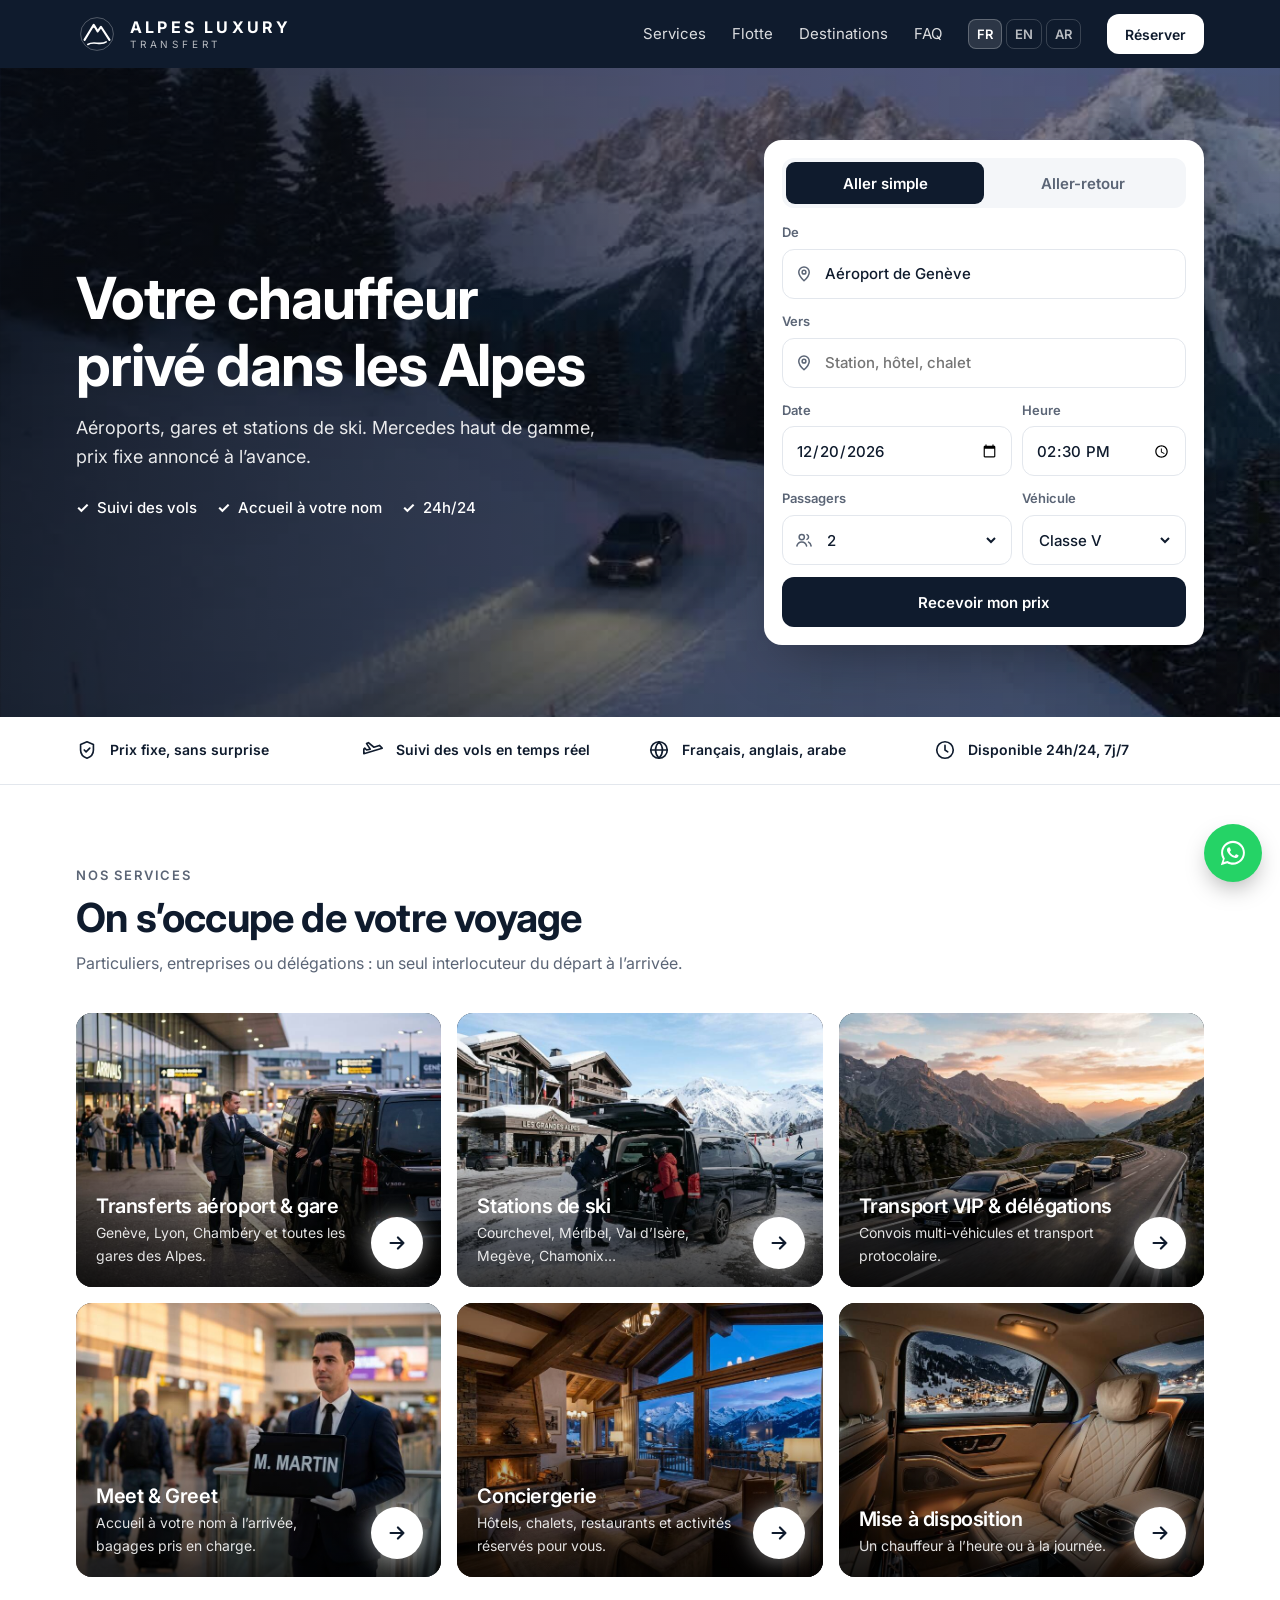
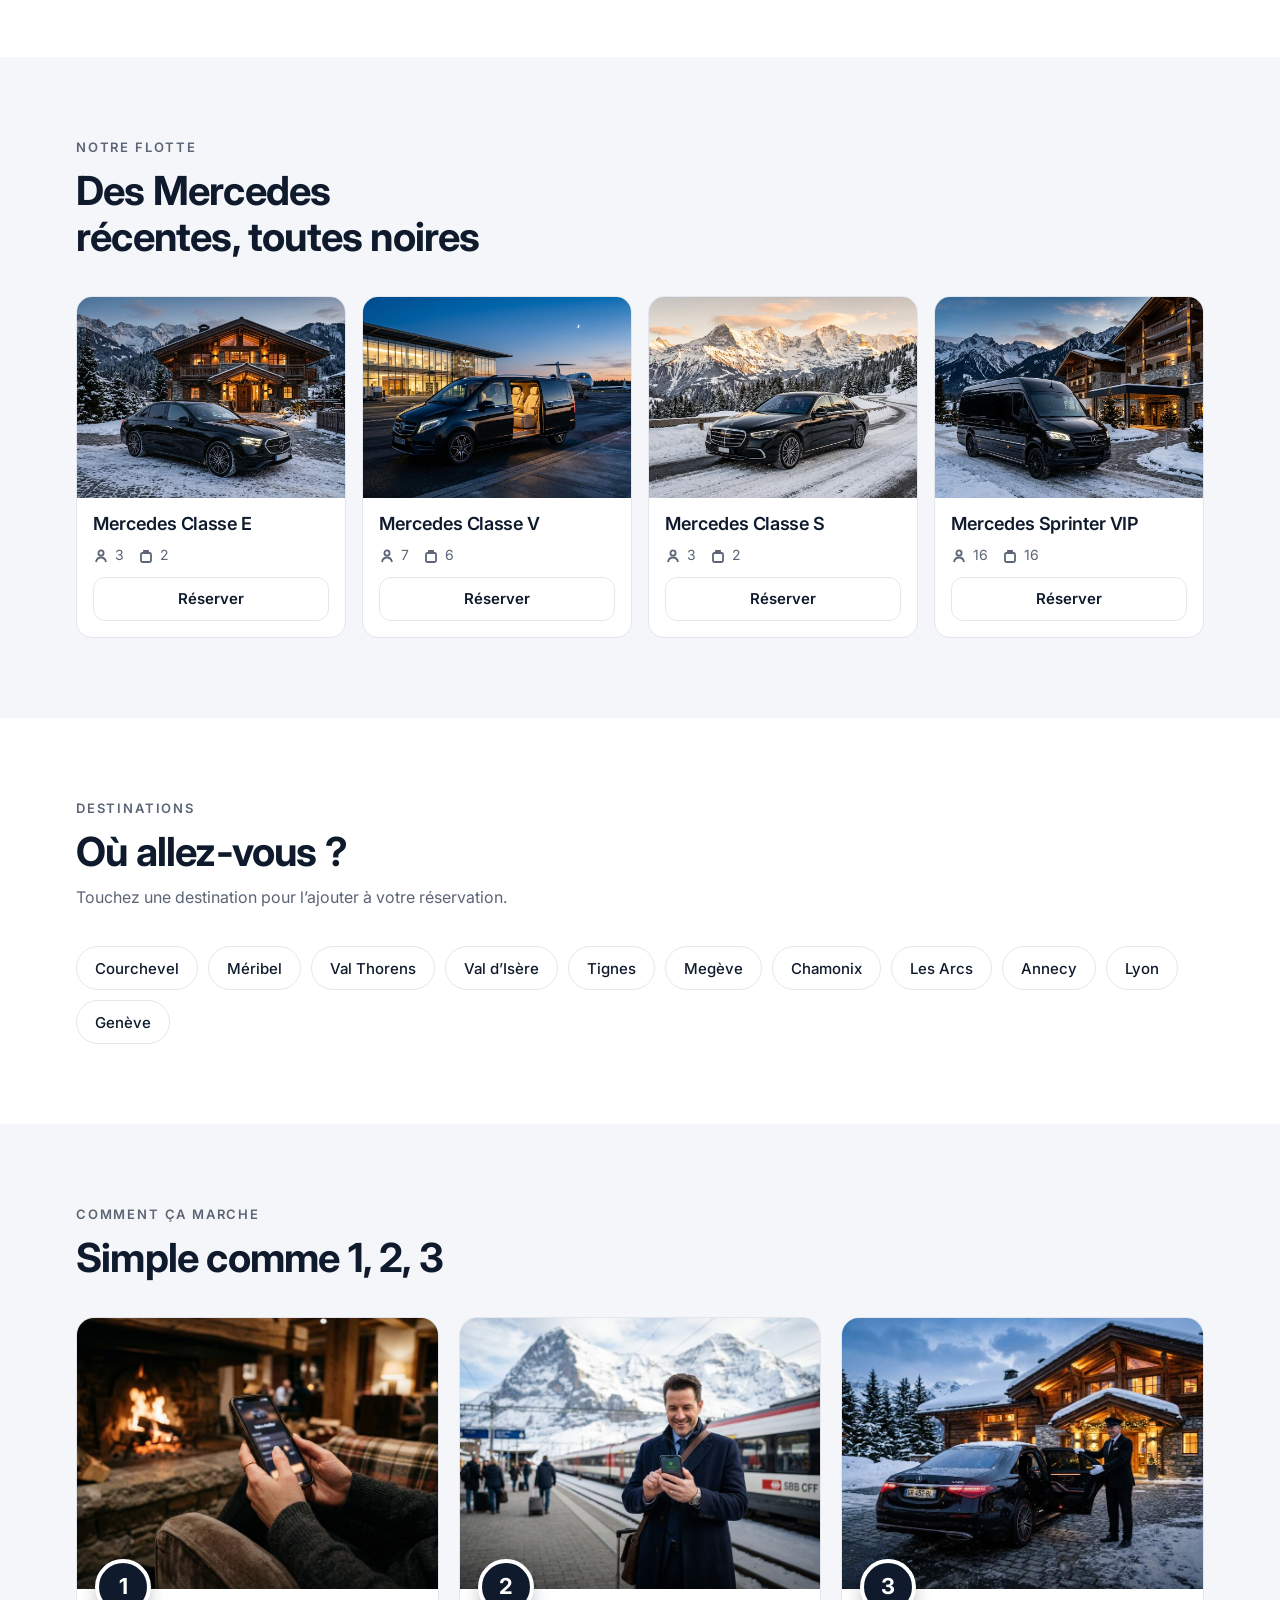
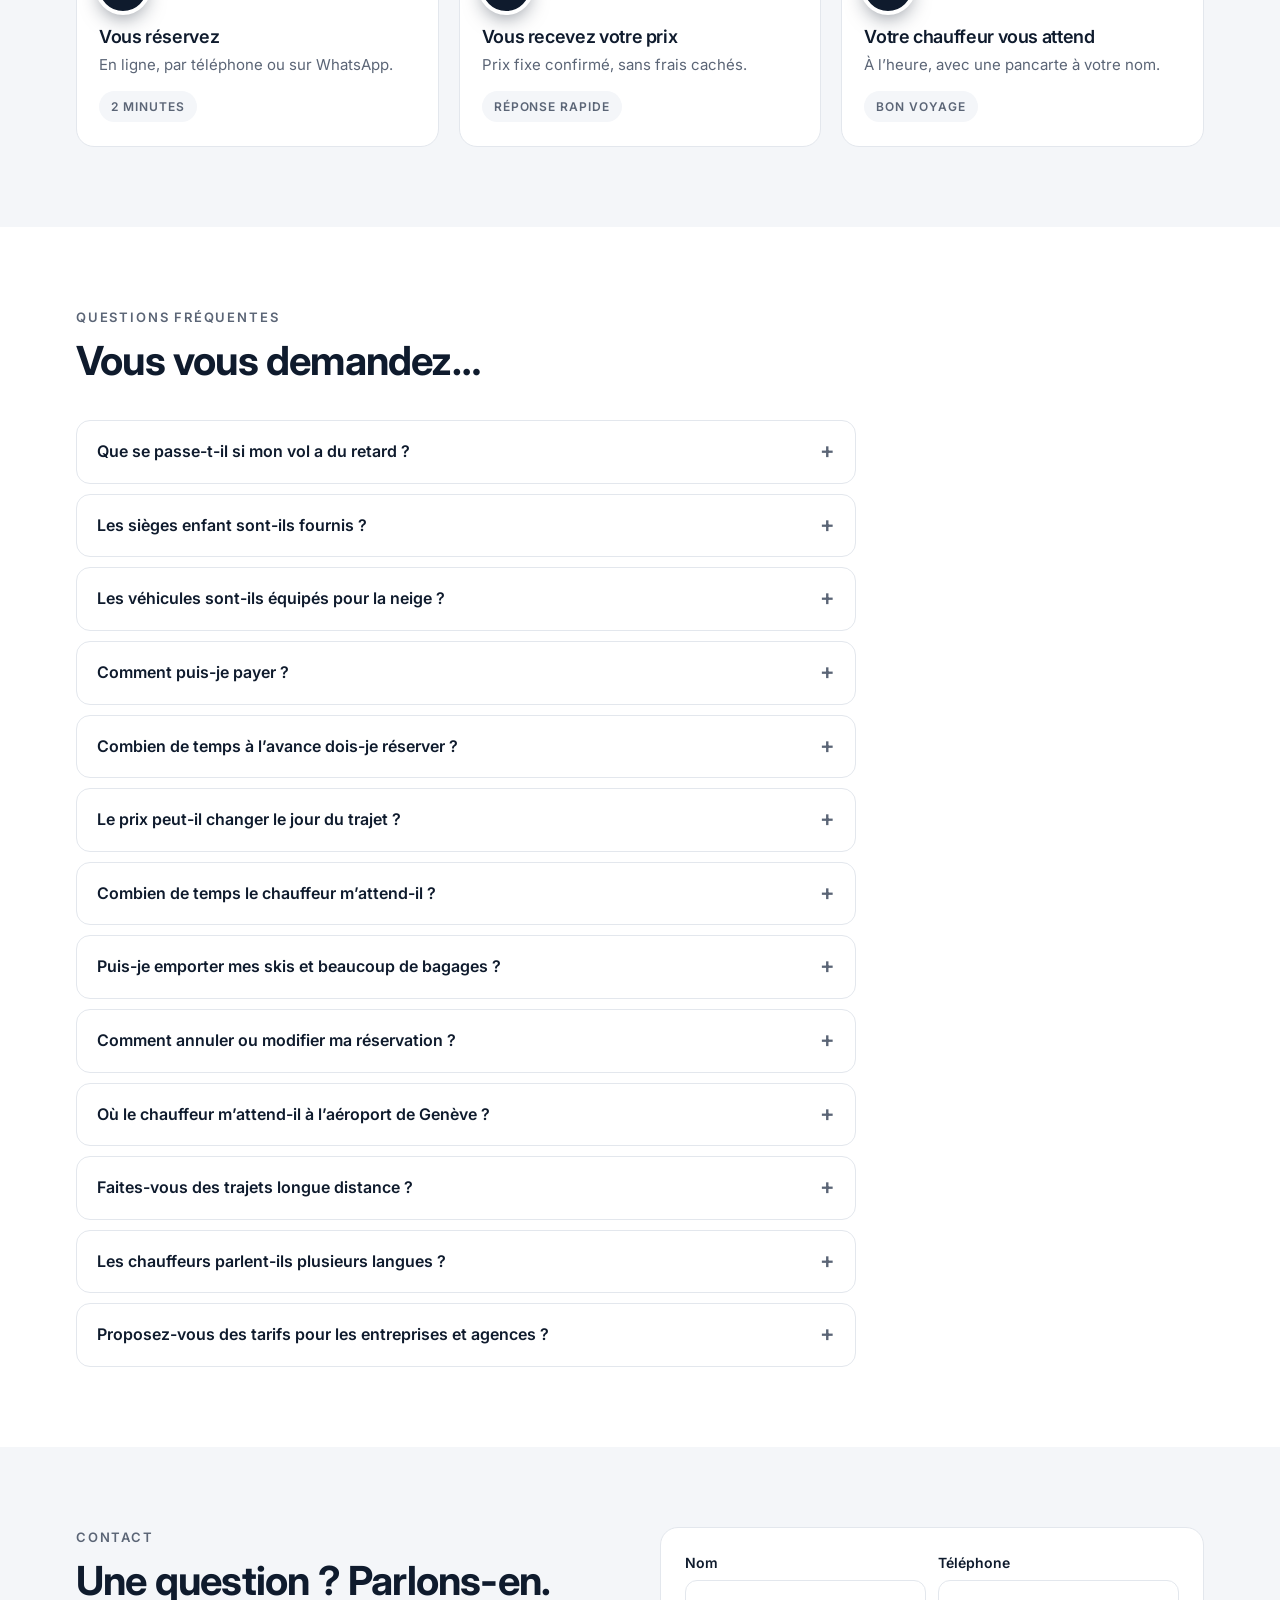
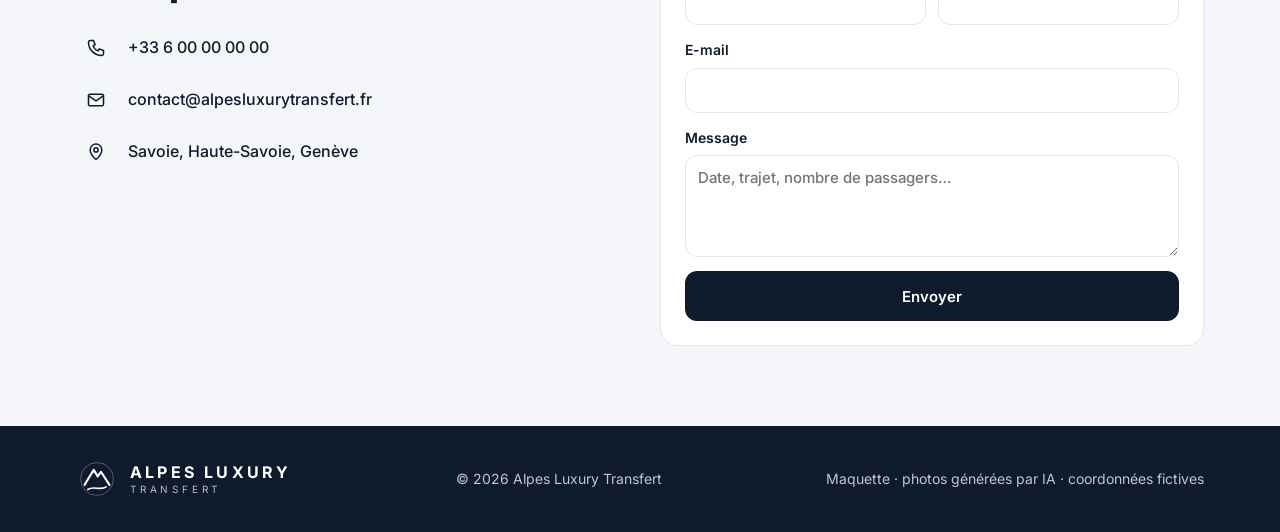
==== commit 93cf0804: "Boutons lumineux sur les services, photos des 3 étapes, nouvelle photo Meet & Greet Co-Authored-By: " ====
--- a/maquette/index.html
+++ b/maquette/index.html
@@ -131,7 +131,18 @@
 @media (max-width:560px){.svc{aspect-ratio:16/11}}
 
 
-.svc .more{display:inline-block;margin-top:10px;font-size:14px;font-weight:600;border-bottom:1px solid rgba(255,255,255,.6)}
+.svc .tx{padding-right:84px}
+.svc .go{position:absolute;right:18px;bottom:18px;z-index:3;width:52px;height:52px;border-radius:50%;background:#fff;display:grid;place-items:center;box-shadow:0 0 0 0 rgba(255,255,255,.7),0 0 24px rgba(255,255,255,.55);transition:transform .25s}
+.svc .go svg{width:22px;height:22px;stroke:#0F1B2D;fill:none;stroke-width:2.4;stroke-linecap:round;stroke-linejoin:round}
+.svc:hover .go{transform:scale(1.1)}
+.svc::before{content:"";position:absolute;top:0;bottom:0;width:45%;left:-60%;z-index:2;background:linear-gradient(100deg,transparent,rgba(255,255,255,.22),transparent);transform:skewX(-18deg);pointer-events:none}
+@media (prefers-reduced-motion:no-preference){
+  .svc .go{animation:glow 2.2s ease-out infinite}
+  @keyframes glow{0%{box-shadow:0 0 0 0 rgba(255,255,255,.75),0 0 22px rgba(255,255,255,.5)}70%{box-shadow:0 0 0 16px rgba(255,255,255,0),0 0 30px rgba(255,255,255,.7)}100%{box-shadow:0 0 0 0 rgba(255,255,255,0),0 0 22px rgba(255,255,255,.5)}}
+  .svc::before{animation:shine 5s ease-in-out infinite}
+  .svc:nth-child(2)::before{animation-delay:.8s}.svc:nth-child(3)::before{animation-delay:1.6s}.svc:nth-child(4)::before{animation-delay:2.4s}.svc:nth-child(5)::before{animation-delay:3.2s}.svc:nth-child(6)::before{animation-delay:4s}
+  @keyframes shine{0%,70%{left:-60%}100%{left:130%}}
+}
 /* service pages */
 .sp-hero{position:relative;min-height:340px;display:flex;align-items:flex-end;color:#fff;background:#0A0F18;overflow:hidden}
 .sp-hero img{position:absolute;inset:0;width:100%;height:100%;object-fit:cover}
@@ -196,11 +207,16 @@
 .dest button:hover{border-color:var(--ink)}
 
 /* steps */
-.steps{list-style:none;padding:0;margin:0;display:grid;grid-template-columns:repeat(3,1fr);gap:16px}
-.steps li{background:var(--card);border:1px solid var(--line);border-radius:16px;padding:24px}
-.steps .n{width:36px;height:36px;border-radius:50%;background:var(--navy);color:#fff;display:grid;place-items:center;font-weight:700;margin-bottom:14px}
+.steps{list-style:none;padding:0;margin:0;display:grid;grid-template-columns:repeat(3,1fr);gap:20px;counter-reset:st}
+.steps li{position:relative;background:var(--card);border:1px solid var(--line);border-radius:18px;overflow:hidden;display:flex;flex-direction:column}
+.steps .ph{position:relative;aspect-ratio:4/3;max-width:100%}
+.steps .ph img{width:100%;height:100%;object-fit:cover}
+.steps .ph::after{content:"";position:absolute;inset:0;background:linear-gradient(180deg,transparent 55%,rgba(0,0,0,.45))}
+.steps .n{position:absolute;left:18px;bottom:-26px;z-index:2;width:56px;height:56px;border-radius:50%;background:var(--navy);color:#fff;display:grid;place-items:center;font-weight:700;font-size:22px;border:4px solid var(--card);box-shadow:0 8px 20px -6px rgba(15,27,45,.5)}
+.steps .bd{padding:38px 22px 24px}
 .steps p{color:var(--muted);font-size:15px;margin-top:6px}
-@media (max-width:760px){.steps{grid-template-columns:1fr}}
+.steps .tag{display:inline-block;margin-top:14px;font-size:12px;font-weight:600;letter-spacing:.08em;text-transform:uppercase;color:var(--muted);background:var(--soft);border-radius:999px;padding:6px 12px}
+@media (max-width:760px){.steps{grid-template-columns:1fr;gap:28px}.steps .ph{aspect-ratio:16/10}}
 
 /* faq */
 .faq{max-width:780px;display:grid;gap:10px}
@@ -312,12 +328,12 @@
         <p>Particuliers, entreprises ou délégations : un seul interlocuteur du départ à l’arrivée.</p>
       </div>
       <div class="grid3">
-        <a class="svc" href="#transferts"><img src="img/svc-aeroport.jpg" alt="Chauffeur ouvrant la porte d'une Mercedes à l'aéroport" loading="lazy"><div class="tx"><h3>Transferts aéroport &amp; gare</h3><p>Genève, Lyon, Chambéry et toutes les gares des Alpes.</p><span class="more">Découvrir →</span></div></a>
-        <a class="svc" href="#stations-de-ski"><img src="img/svc-ski.jpg" alt="Mercedes Classe V devant une station de ski" loading="lazy"><div class="tx"><h3>Stations de ski</h3><p>Courchevel, Méribel, Val d’Isère, Megève, Chamonix…</p><span class="more">Découvrir →</span></div></a>
-        <a class="svc" href="#vip-delegations"><img src="img/svc-vip.jpg" alt="Convoi de trois Mercedes Classe S sur une route de montagne" loading="lazy"><div class="tx"><h3>Transport VIP &amp; délégations</h3><p>Convois multi-véhicules et transport protocolaire.</p><span class="more">Découvrir →</span></div></a>
-        <a class="svc" href="#meet-greet"><img src="img/svc-meet.jpg" alt="Chauffeur tenant une pancarte d'accueil à l'aéroport" loading="lazy"><div class="tx"><h3>Meet &amp; Greet</h3><p>Accueil à votre nom à l’arrivée, bagages pris en charge.</p><span class="more">Découvrir →</span></div></a>
-        <a class="svc" href="#conciergerie"><img src="img/svc-concierge.jpg" alt="Salon d'un chalet de luxe avec vue sur les montagnes" loading="lazy"><div class="tx"><h3>Conciergerie</h3><p>Hôtels, chalets, restaurants et activités réservés pour vous.</p><span class="more">Découvrir →</span></div></a>
-        <a class="svc" href="#mise-a-disposition"><img src="img/svc-dispo.jpg" alt="Banquette arrière en cuir d'une Mercedes Classe S la nuit" loading="lazy"><div class="tx"><h3>Mise à disposition</h3><p>Un chauffeur à l’heure ou à la journée.</p><span class="more">Découvrir →</span></div></a>
+        <a class="svc" href="#transferts"><img src="img/svc-aeroport.jpg" alt="Chauffeur ouvrant la porte d'une Mercedes à l'aéroport" loading="lazy"><div class="tx"><h3>Transferts aéroport &amp; gare</h3><p>Genève, Lyon, Chambéry et toutes les gares des Alpes.</p></div><span class="go" aria-hidden="true"><svg viewBox="0 0 24 24"><path d="M5 12h14M13 6l6 6-6 6"/></svg></span></a>
+        <a class="svc" href="#stations-de-ski"><img src="img/svc-ski.jpg" alt="Mercedes Classe V devant une station de ski" loading="lazy"><div class="tx"><h3>Stations de ski</h3><p>Courchevel, Méribel, Val d’Isère, Megève, Chamonix…</p></div><span class="go" aria-hidden="true"><svg viewBox="0 0 24 24"><path d="M5 12h14M13 6l6 6-6 6"/></svg></span></a>
+        <a class="svc" href="#vip-delegations"><img src="img/svc-vip.jpg" alt="Convoi de trois Mercedes Classe S sur une route de montagne" loading="lazy"><div class="tx"><h3>Transport VIP &amp; délégations</h3><p>Convois multi-véhicules et transport protocolaire.</p></div><span class="go" aria-hidden="true"><svg viewBox="0 0 24 24"><path d="M5 12h14M13 6l6 6-6 6"/></svg></span></a>
+        <a class="svc" href="#meet-greet"><img src="img/svc-meet.jpg" alt="Chauffeur tenant une pancarte au nom de M. Martin à l'aéroport" loading="lazy"><div class="tx"><h3>Meet &amp; Greet</h3><p>Accueil à votre nom à l’arrivée, bagages pris en charge.</p></div><span class="go" aria-hidden="true"><svg viewBox="0 0 24 24"><path d="M5 12h14M13 6l6 6-6 6"/></svg></span></a>
+        <a class="svc" href="#conciergerie"><img src="img/svc-concierge.jpg" alt="Salon d'un chalet de luxe avec vue sur les montagnes" loading="lazy"><div class="tx"><h3>Conciergerie</h3><p>Hôtels, chalets, restaurants et activités réservés pour vous.</p></div><span class="go" aria-hidden="true"><svg viewBox="0 0 24 24"><path d="M5 12h14M13 6l6 6-6 6"/></svg></span></a>
+        <a class="svc" href="#mise-a-disposition"><img src="img/svc-dispo.jpg" alt="Banquette arrière en cuir d'une Mercedes Classe S la nuit" loading="lazy"><div class="tx"><h3>Mise à disposition</h3><p>Un chauffeur à l’heure ou à la journée.</p></div><span class="go" aria-hidden="true"><svg viewBox="0 0 24 24"><path d="M5 12h14M13 6l6 6-6 6"/></svg></span></a>
       </div>
     </div>
   </section>
@@ -374,9 +390,9 @@
     <div class="container">
       <div class="head"><p class="eyebrow">Comment ça marche</p><h2>Simple comme 1, 2, 3</h2></div>
       <ol class="steps">
-        <li><span class="n">1</span><h3>Vous réservez</h3><p>En ligne, par téléphone ou sur WhatsApp.</p></li>
-        <li><span class="n">2</span><h3>Vous recevez votre prix</h3><p>Prix fixe confirmé, sans frais cachés.</p></li>
-        <li><span class="n">3</span><h3>Votre chauffeur vous attend</h3><p>À l’heure, avec une pancarte à votre nom.</p></li>
+        <li><div class="ph"><img src="img/step-1.jpg" alt="Réservation d'un chauffeur sur smartphone dans un salon d'hôtel" loading="lazy"><span class="n">1</span></div><div class="bd"><h3>Vous réservez</h3><p>En ligne, par téléphone ou sur WhatsApp.</p><span class="tag">2 minutes</span></div></li>
+        <li><div class="ph"><img src="img/step-2.jpg" alt="Voyageur lisant sa confirmation sur son téléphone en gare" loading="lazy"><span class="n">2</span></div><div class="bd"><h3>Vous recevez votre prix</h3><p>Prix fixe confirmé, sans frais cachés.</p><span class="tag">Réponse rapide</span></div></li>
+        <li><div class="ph"><img src="img/step-3.jpg" alt="Chauffeur ouvrant la portière d'une Mercedes Classe S devant un chalet" loading="lazy"><span class="n">3</span></div><div class="bd"><h3>Votre chauffeur vous attend</h3><p>À l’heure, avec une pancarte à votre nom.</p><span class="tag">Bon voyage</span></div></li>
       </ol>
     </div>
   </section>
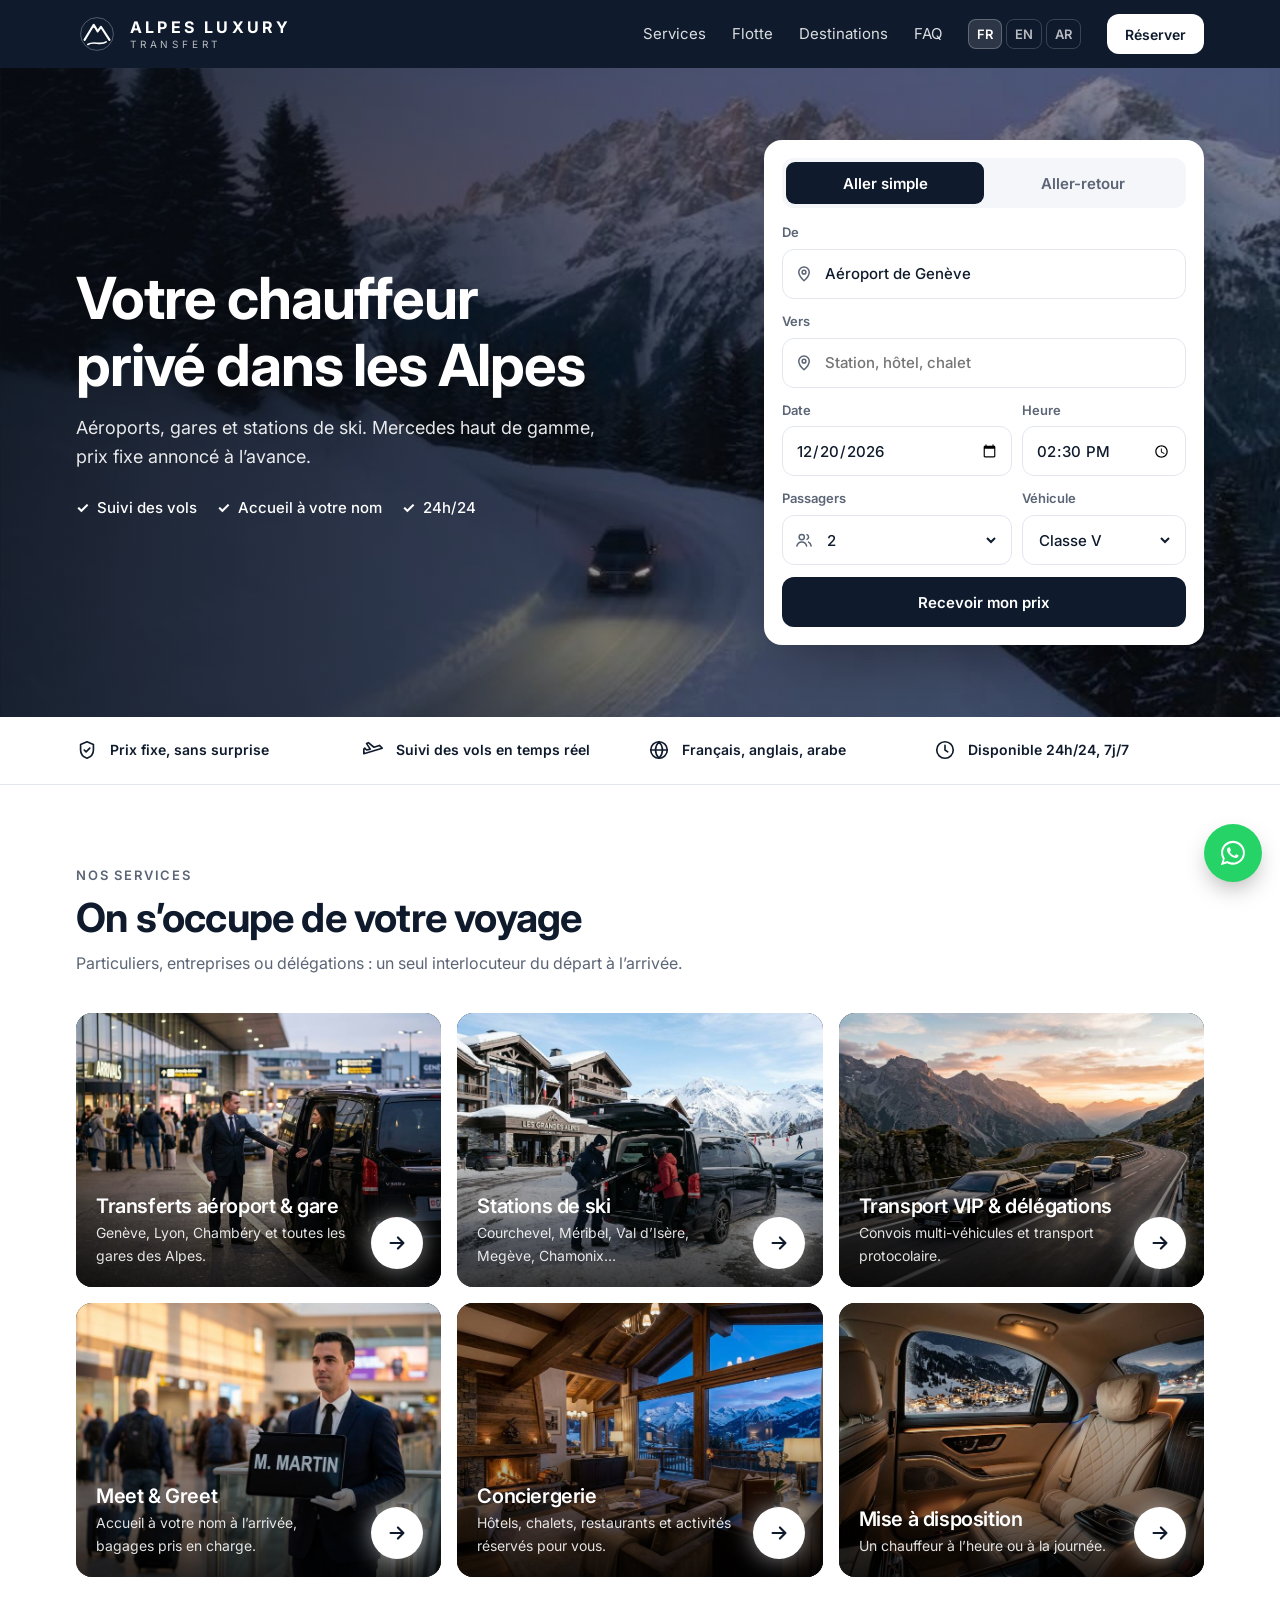
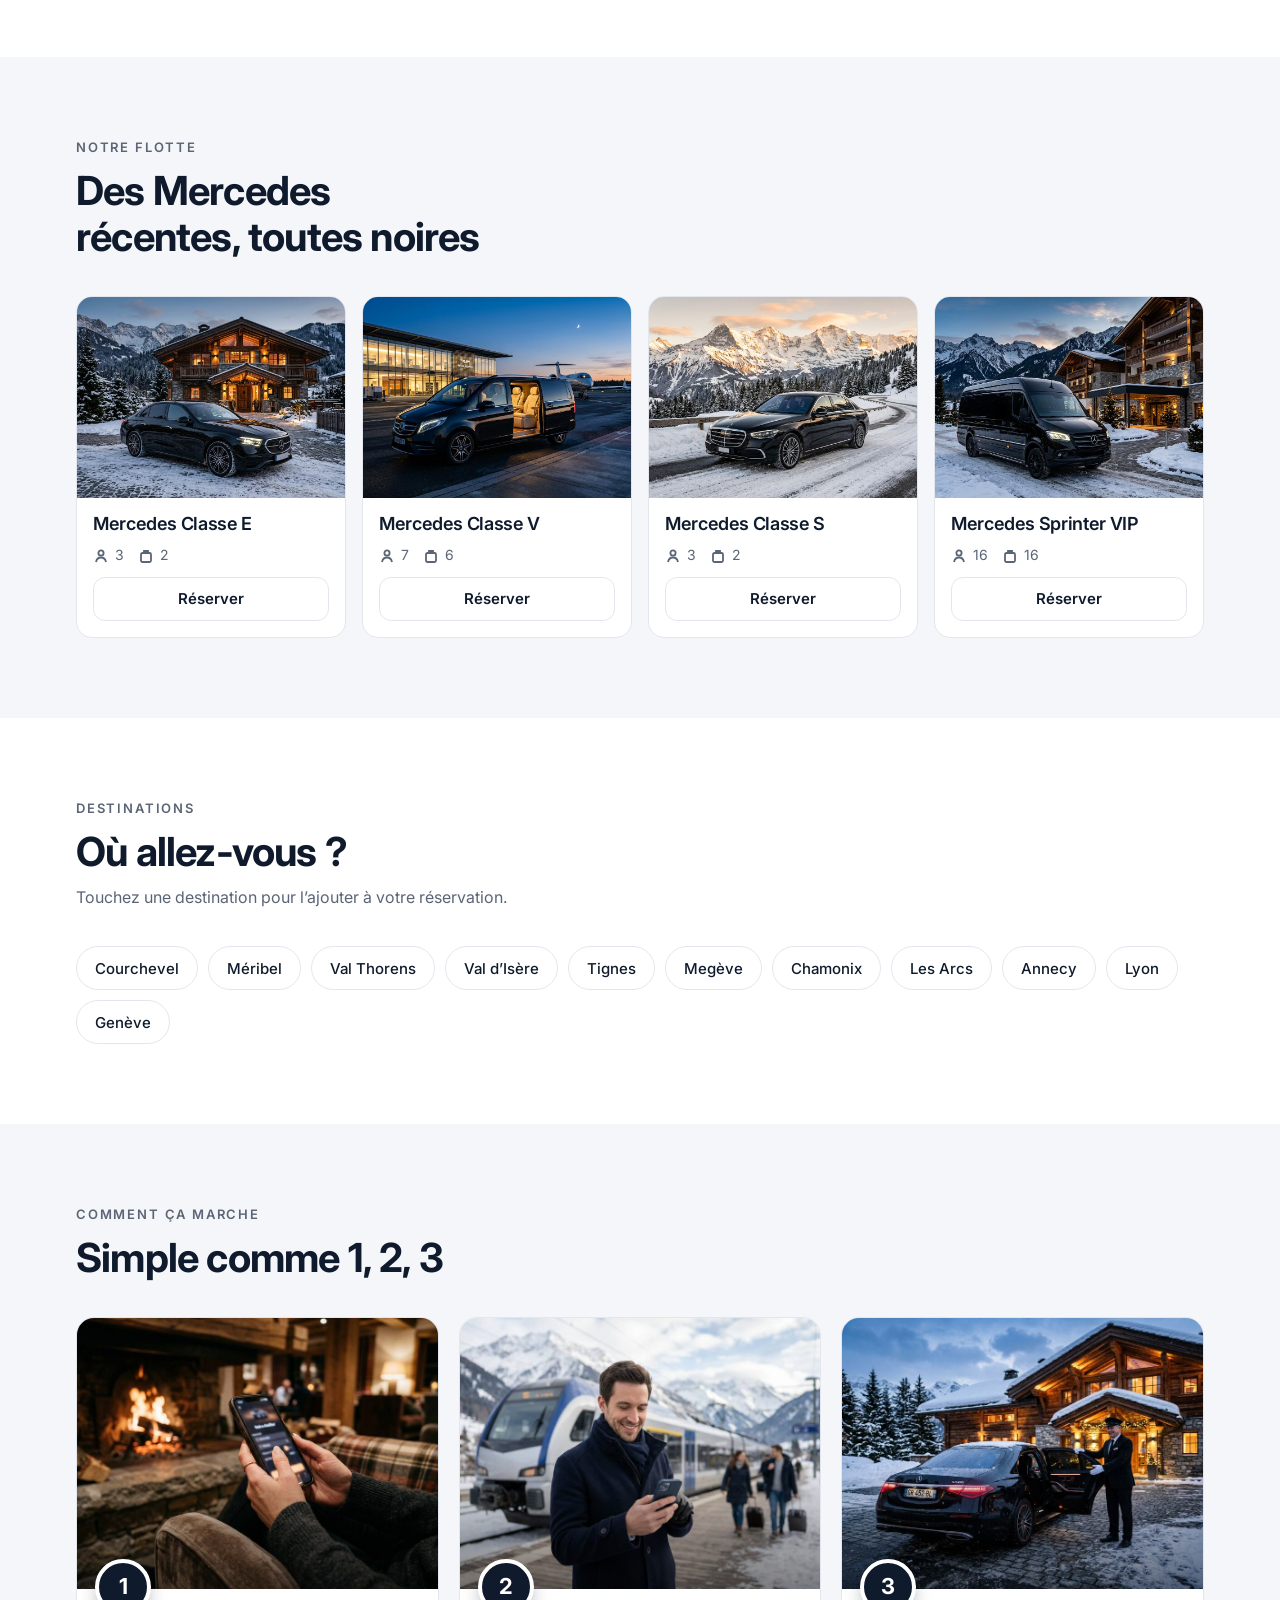
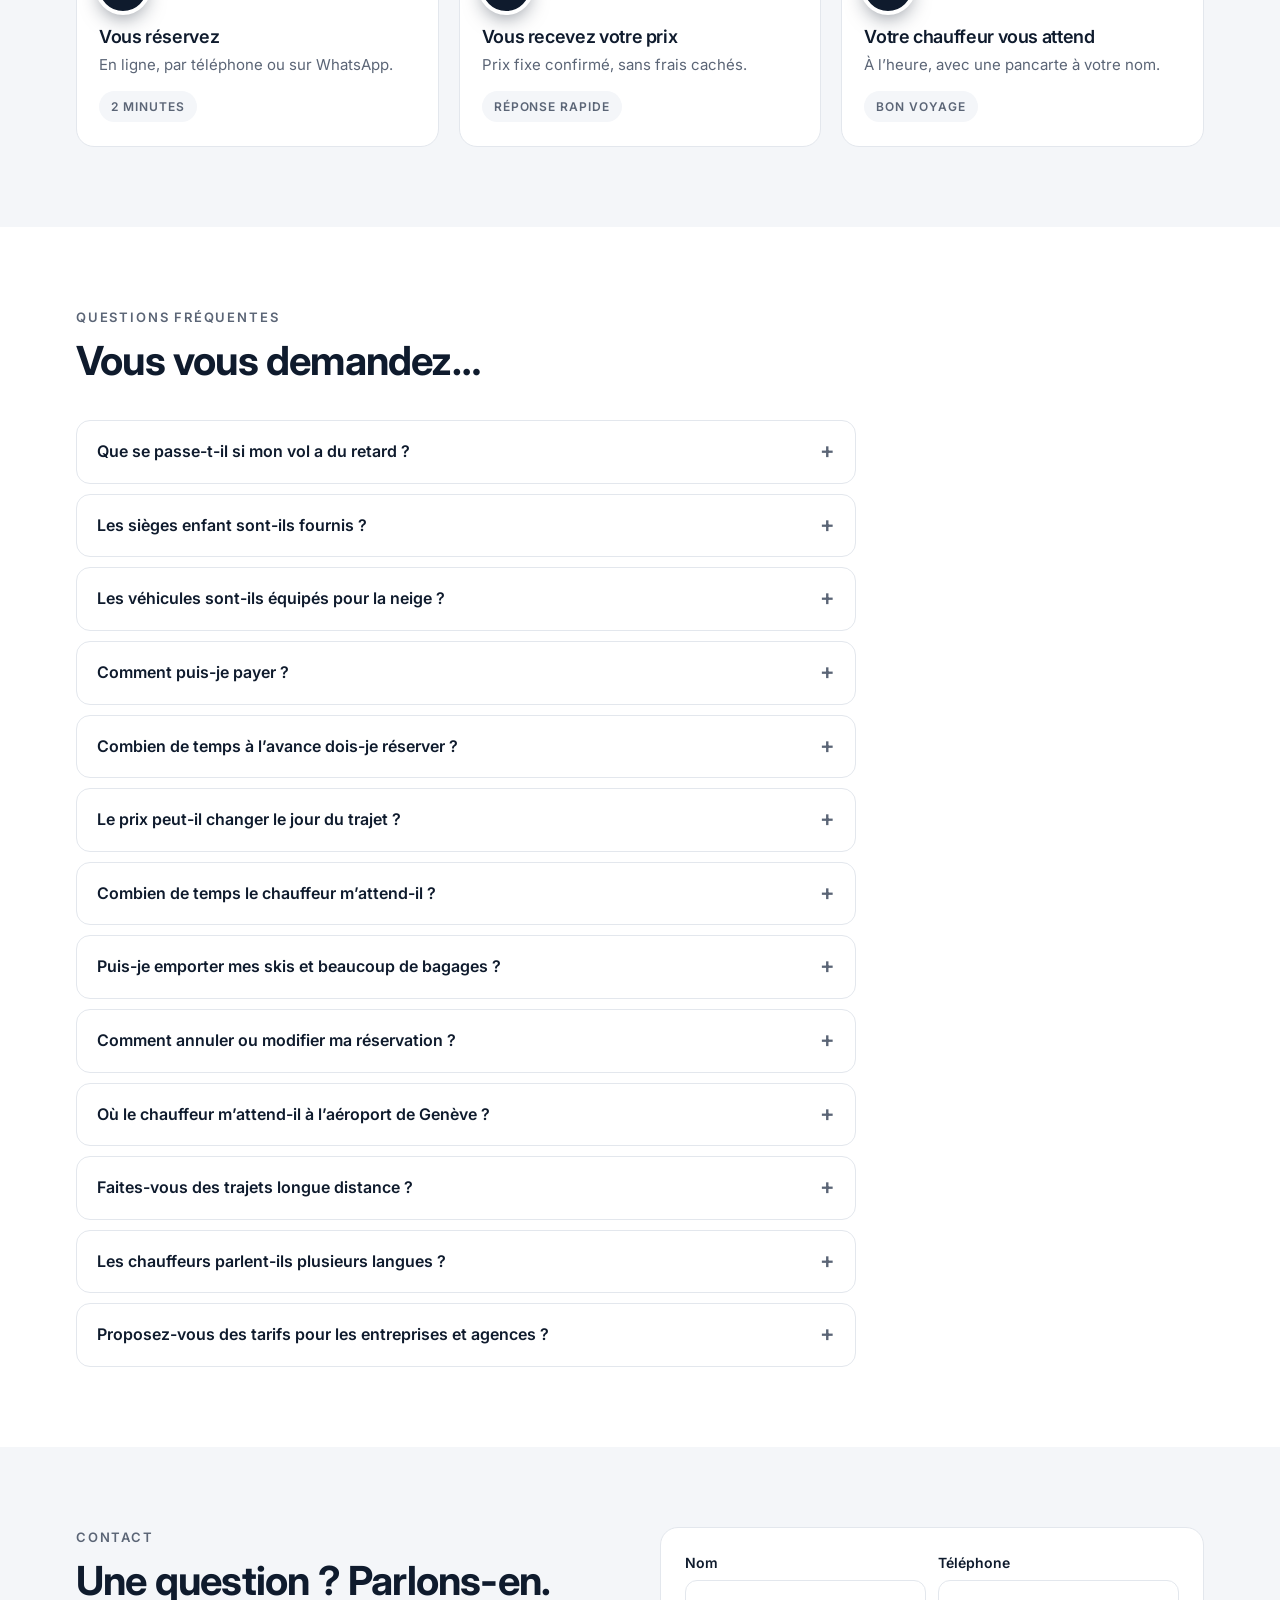
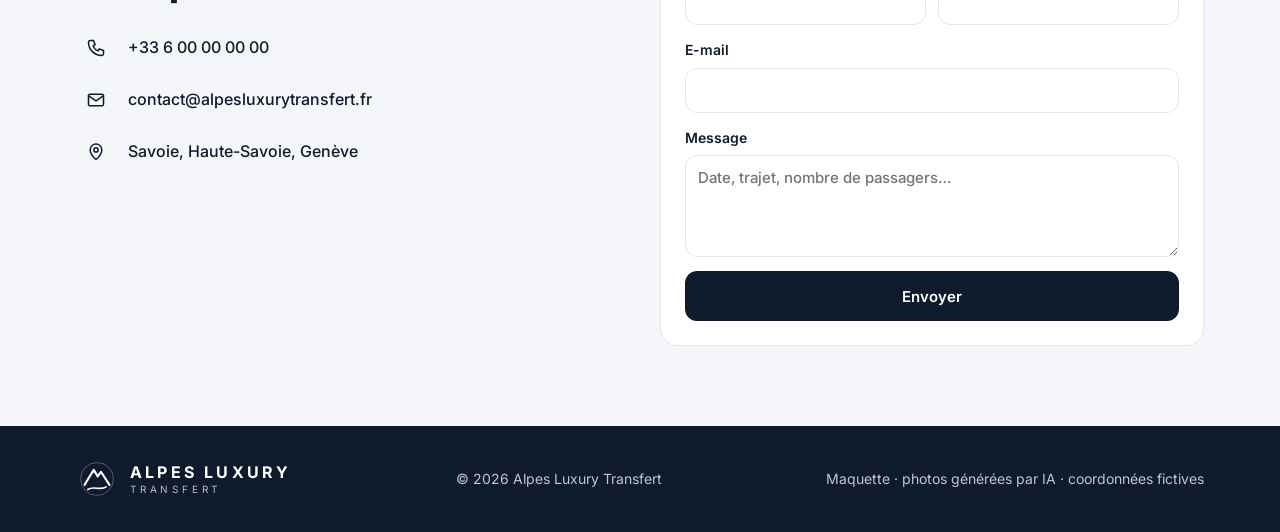
==== commit 1e86edc1: "Traductions FR/EN/AR, fond vidéo plus fluide, photo étape 2 corrigée Co-Authored-By: Claude Opus 5.5" ====
--- a/maquette/index.html
+++ b/maquette/index.html
@@ -7,7 +7,7 @@
 <meta name="claude:viewport-fit-sides" content="cover">
 <link rel="icon" href="img/logo.svg" type="image/svg+xml">
 <link rel="preconnect" href="https://fonts.googleapis.com">
-<link rel="stylesheet" href="https://fonts.googleapis.com/css2?family=Inter:wght@400;500;600;700&display=swap">
+<link rel="stylesheet" href="https://fonts.googleapis.com/css2?family=Inter:wght@400;500;600;700&family=Noto+Sans+Arabic:wght@400;500;600;700&display=swap">
 <style>
 /* Layout: classic business site (like Duo Clean). Header + video hero with booking card, trust row, services, fleet photos, destinations, 1-2-3, FAQ, contact, footer, WhatsApp button. */
 :root{
@@ -64,6 +64,14 @@
 .lang{display:flex;gap:4px;font-size:13px;font-weight:600}
 .lang button{background:none;border:1px solid rgba(255,255,255,.25);color:#fff;border-radius:8px;padding:4px 8px;font:inherit;cursor:pointer;opacity:.7}
 .lang button[aria-pressed="true"]{opacity:1;background:rgba(255,255,255,.12)}
+.lang--m{display:none;margin-left:auto}
+.logo b,.logo small{white-space:nowrap}
+@media (max-width:440px){.logo{gap:8px}.logo b{font-size:13px;letter-spacing:.12em}.logo small{font-size:9px;letter-spacing:.3em}.logo .mark{width:34px;height:34px}.lang--m button{padding:4px 6px}.header .container{gap:10px}}
+@media (max-width:900px){.lang--m{display:flex}.nav .lang{display:none}}
+[dir="rtl"] .svc .go svg,[dir="rtl"] .btn .arr{transform:scaleX(-1)}
+[dir="rtl"] .svc .tx{padding-right:20px;padding-left:84px}
+[dir="rtl"] .svc .go{right:auto;left:18px}
+[dir="rtl"] body{font-family:"Noto Sans Arabic",var(--sans)}
 .burger{display:none;background:none;border:0;padding:8px;cursor:pointer}
 .burger span{display:block;width:24px;height:2px;background:#fff;margin:5px 0}
 @media (max-width:900px){
@@ -75,7 +83,7 @@
 }
 
 /* hero */
-.hero{position:relative;color:#fff;background:#0A0F18 url("film/s3.jpg") 0 0/200% 400% no-repeat;overflow:hidden}
+.hero{position:relative;color:#fff;background:#0A0F18 url("film/h0.jpg") 0 0/200% 400% no-repeat;overflow:hidden}
 .hero canvas{position:absolute;inset:0;width:100%;height:100%}
 .hero::after{content:"";position:absolute;inset:0;background:linear-gradient(90deg,rgba(8,12,20,.72) 0%,rgba(8,12,20,.35) 55%,rgba(8,12,20,.15) 100%)}
 .hero .container{position:relative;z-index:2;display:grid;grid-template-columns:1fr 440px;gap:48px;align-items:center;padding-block:72px}
@@ -260,9 +268,10 @@
       <a href="#flotte">Flotte</a>
       <a href="#destinations">Destinations</a>
       <a href="#faq">FAQ</a>
-      <div class="lang" aria-label="Langue"><button type="button" aria-pressed="true">FR</button><button type="button" aria-pressed="false">EN</button><button type="button" aria-pressed="false">AR</button></div>
+      <div class="lang" aria-label="Langue"><button type="button" data-l="fr" aria-pressed="true">FR</button><button type="button" data-l="en" aria-pressed="false">EN</button><button type="button" data-l="ar" aria-pressed="false">AR</button></div>
       <a class="btn btn--light" href="#reserver">Réserver</a>
     </nav>
+    <div class="lang lang--m" id="lang-m" aria-label="Langue"><button type="button" data-l="fr" aria-pressed="true">FR</button><button type="button" data-l="en" aria-pressed="false">EN</button><button type="button" data-l="ar" aria-pressed="false">AR</button></div>
     <button class="burger" id="burger" aria-label="Ouvrir le menu" aria-expanded="false" aria-controls="nav"><span></span><span></span><span></span></button>
   </div>
 </header>
@@ -299,10 +308,10 @@
         <div class="row">
           <label class="f" for="pax"><span>Passagers</span>
             <div class="in"><svg viewBox="0 0 24 24"><circle cx="9" cy="8" r="3.5"/><path d="M2.5 20c.8-3.6 3.4-5.5 6.5-5.5s5.7 1.9 6.5 5.5M16 4.8a3.5 3.5 0 0 1 0 6.4M18 14.8c1.8.7 3 2.4 3.5 5.2"/></svg>
-              <select id="pax"><option>1</option><option selected>2</option><option>3</option><option>4</option><option>5</option><option>6</option><option>7</option><option>8 et +</option></select></div>
+              <select id="pax"><option>1</option><option selected>2</option><option>3</option><option>4</option><option>5</option><option>6</option><option>7</option><option value="8+">8 et +</option></select></div>
           </label>
           <label class="f" for="car"><span>Véhicule</span>
-            <div class="in"><select id="car"><option>Classe E</option><option selected>Classe V</option><option>Classe S</option><option>Sprinter</option></select></div>
+            <div class="in"><select id="car"><option value="Classe E">Classe E</option><option value="Classe V" selected>Classe V</option><option value="Classe S">Classe S</option><option value="Sprinter">Sprinter</option></select></div>
           </label>
         </div>
         <button class="btn btn--full" type="submit">Recevoir mon prix</button>
@@ -452,6 +461,7 @@
   <svg viewBox="0 0 32 32"><path d="M16 3C9 3 3.3 8.6 3.3 15.6c0 2.4.7 4.7 1.9 6.7L3 29l6.9-2.1c1.9 1 4 1.6 6.1 1.6 7 0 12.7-5.7 12.7-12.7S23 3 16 3zm0 23.2c-1.9 0-3.8-.5-5.4-1.5l-.4-.2-4.1 1.2 1.2-4-.3-.4a10.4 10.4 0 0 1-1.6-5.6C5.4 9.8 10.1 5.2 16 5.2s10.6 4.7 10.6 10.5S21.9 26.2 16 26.2zm5.8-7.8c-.3-.2-1.9-.9-2.2-1-.3-.1-.5-.2-.7.2l-1 1.2c-.2.2-.4.2-.7.1-.3-.2-1.3-.5-2.6-1.6-1-.8-1.6-1.9-1.8-2.2-.2-.3 0-.5.1-.6l.5-.6.3-.5c.1-.2 0-.4 0-.5l-1-2.4c-.3-.6-.5-.5-.7-.5h-.6c-.2 0-.5.1-.8.4-.3.3-1 1-1 2.5s1.1 2.9 1.2 3.1c.2.2 2.1 3.2 5.1 4.5 2.5 1 3 .8 3.6.7.6-.1 1.9-.8 2.1-1.5.3-.7.3-1.3.2-1.5-.1-.1-.3-.2-.6-.3z"/></svg>
 </a>
 
+<script src="i18n.js"></script>
 <script>
 (function(){
   var reduce = matchMedia('(prefers-reduced-motion: reduce)').matches;
@@ -460,41 +470,73 @@
   var burger = document.getElementById('burger'), nav = document.getElementById('nav');
   burger.addEventListener('click', function(){ var o = nav.classList.toggle('open'); burger.setAttribute('aria-expanded', o); });
   nav.addEventListener('click', function(e){ if (e.target.closest('a')){ nav.classList.remove('open'); burger.setAttribute('aria-expanded', false); } });
-  document.querySelectorAll('.lang button').forEach(function(b, i, all){
-    b.addEventListener('click', function(){ all.forEach(function(x){ x.setAttribute('aria-pressed', x === b); }); });
+  /* Langues */
+  var LANG = 'fr', LI = {en:0, ar:1};
+  try { var sv = localStorage.getItem('alt-lang'); if (sv === 'en' || sv === 'ar') LANG = sv; } catch(e){}
+  function T(k, v){
+    var str = LANG === 'fr' ? (window.I18N_FR[k] || k) : ((window.I18N[k] || [])[LI[LANG]] || window.I18N_FR[k] || k);
+    if (v) for (var key in v) str = str.split('{' + key + '}').join(v[key]);
+    return str;
+  }
+  function tr(fr){ if (LANG === 'fr') return fr; var e = window.I18N[fr]; return e ? e[LI[LANG]] : fr; }
+  function applyLang(root){
+    root = root || document.body;
+    var w = document.createTreeWalker(root, NodeFilter.SHOW_TEXT), n;
+    while ((n = w.nextNode())){
+      if (n.parentElement.closest('script,style,svg,.sign')) continue;
+      if (n.__fr === undefined){ var t = n.nodeValue.trim(); if (!t) continue; n.__fr = t; n.__raw = n.nodeValue; }
+      n.nodeValue = n.__raw.replace(n.__fr, tr(n.__fr));
+    }
+    root.querySelectorAll('[placeholder]').forEach(function(el){
+      if (!el.dataset.fr) el.dataset.fr = el.placeholder;
+      el.placeholder = tr('PH:' + el.dataset.fr) === 'PH:' + el.dataset.fr ? el.dataset.fr : tr('PH:' + el.dataset.fr);
+    });
+    ['from','to'].forEach(function(id){
+      var el = document.getElementById(id), v = el.value; if (!v) return;
+      for (var k in window.I18N){ var e = window.I18N[k]; if (k === v || e[0] === v || e[1] === v){ el.value = tr(k); break; } }
+    });
+    document.documentElement.lang = LANG;
+    document.documentElement.dir = LANG === 'ar' ? 'rtl' : 'ltr';
+    document.querySelectorAll('.lang button').forEach(function(x){ x.setAttribute('aria-pressed', x.dataset.l === LANG); });
+  }
+  document.querySelectorAll('.lang button').forEach(function(b){
+    b.addEventListener('click', function(){
+      LANG = b.dataset.l;
+      try { localStorage.setItem('alt-lang', LANG); } catch(e){}
+      document.getElementById('done').hidden = true;
+      if (!document.getElementById('svcpage').hidden && typeof route === 'function') route();
+      applyLang();
+    });
   });
 
-  /* Vidéo de fond : 30 images (4 planches 2x4) lues en fondu */
-  var N = 30, FPS = 6, cv = document.getElementById('film'), cx = cv.getContext('2d');
-  var sheets = [0,1,2,3].map(function(i){ var im = new Image(); im.src = 'film/s' + i + '.jpg'; return im; });
-  var DPR = Math.min(devicePixelRatio || 1, 2);
+  /* Vidéo de fond : 61 images (12/s) sur 8 planches 2x4, lecture en fondu + boucle enchaînée */
+  var N = 61, FPS = 12, L = 12, C = N - L, cv = document.getElementById('film'), cx = cv.getContext('2d');
+  var DPR = Math.min(devicePixelRatio || 1, 2), ready = 0, t0 = null;
+  var sheets = [0,1,2,3,4,5,6,7].map(function(i){ var im = new Image(); im.decoding = 'async'; im.onload = function(){ ready++; if (i === 0) poster(); }; im.src = 'film/h' + i + '.jpg'; return im; });
   function frame(i, alpha){
+    i = Math.max(0, Math.min(N - 1, i));
     var sh = sheets[Math.floor(i/8)], k = i % 8, sx = (k%2)*960, sy = Math.floor(k/2)*540;
-    if (!sh.complete || !sh.naturalWidth) return false;
+    if (!sh.complete || !sh.naturalWidth) return;
     var w = cv.width, h = cv.height, s = Math.max(w/960, h/540), dw = 960*s, dh = 540*s;
-    cx.globalAlpha = alpha; cx.drawImage(sh, sx, sy, 960, 540, (w-dw)/2, (h-dh)/2, dw, dh); cx.globalAlpha = 1;
-    return true;
-  }
+    cx.globalAlpha = alpha; cx.drawImage(sh, sx, sy, 960, 540, (w-dw)/2, (h-dh)/2, dw, dh);
+  }
+  function smooth(x, alpha){ var a = Math.floor(x), k = x - a; frame(a, alpha); if (k > 0.001) frame(a + 1, alpha * k); }
   function size(){ var r = cv.getBoundingClientRect(); var w = Math.round(r.width*DPR), h = Math.round(r.height*DPR); if (cv.width!==w||cv.height!==h){cv.width=w;cv.height=h;} }
+  function poster(){ size(); frame(0, 1); cx.globalAlpha = 1; }
   var visible = true;
   if ('IntersectionObserver' in window) new IntersectionObserver(function(e){ visible = e[0].isIntersecting; }).observe(cv);
-  var LOOP = N + 4; /* 4 images de fondu vers le début */
   function draw(ms){
-    if (visible){
+    if (visible && ready === sheets.length){
+      if (t0 === null) t0 = ms;
       size();
-      var f = (ms/1000*FPS) % LOOP;
-      if (f < N - 1){
-        var a = Math.floor(f);
-        if (frame(a, 1)) frame(a+1, f - a);
-      } else {
-        var p = Math.min(1, (f - (N-1)) / (LOOP - N + 1));
-        if (frame(N-1, 1)) frame(0, p);
-      }
+      var f = ((ms - t0) / 1000 * FPS) % C;
+      if (f < L){ smooth(f + C, 1); smooth(f, f / L); }
+      else smooth(f, 1);
+      cx.globalAlpha = 1;
     }
     if (!reduce) requestAnimationFrame(draw);
   }
-  if (reduce){ sheets[3].onload = function(){ size(); frame(29, 1); }; }
-  else requestAnimationFrame(draw);
+  if (!reduce) requestAnimationFrame(draw);
 
   /* Réservation */
   var tOne = document.getElementById('t-one'), tRet = document.getElementById('t-ret'), retRow = document.getElementById('retRow');
@@ -516,10 +558,10 @@
     var d = document.getElementById('done');
     var from = document.getElementById('from').value || '—', dest = to.value || '—';
     var date = document.getElementById('date').value, time = document.getElementById('time').value;
-    var when = date ? new Date(date + 'T' + (time || '00:00')).toLocaleString('fr-FR', {weekday:'short', day:'numeric', month:'short', hour:'2-digit', minute:'2-digit'}) : '';
+    var when = date ? new Date(date + 'T' + (time || '00:00')).toLocaleString(LANG === 'ar' ? 'ar' : LANG === 'en' ? 'en-GB' : 'fr-FR', {weekday:'short', day:'numeric', month:'short', hour:'2-digit', minute:'2-digit'}) : '';
     d.innerHTML = '';
-    var b = document.createElement('b'); b.textContent = car.value + ' · ' + document.getElementById('pax').value + ' passager(s)';
-    var s = document.createElement('span'); s.textContent = from + ' → ' + dest + ' · ' + when + '. Maquette : aucune demande envoyée.';
+    var b = document.createElement('b'); b.textContent = tr(car.value) + ' · ' + document.getElementById('pax').value + ' ' + T('@pax');
+    var s = document.createElement('span'); s.textContent = from + ' → ' + dest + ' · ' + when + '. ' + T('@book_mock');
     d.append(b, s); d.hidden = false;
   });
   document.getElementById('cform').addEventListener('submit', function(e){ e.preventDefault(); document.getElementById('cdone').hidden = false; });
@@ -583,7 +625,7 @@
     vip: function(){
       return '<h3>Composez votre convoi</h3><p class="sub">Nombre de véhicules et options.</p>' +
         '<div class="stepper"><button type="button" id="vip-m" aria-label="Retirer un véhicule">−</button><output id="vip-n">3</output><button type="button" id="vip-p" aria-label="Ajouter un véhicule">+</button><span>véhicules</span></div>' +
-        '<label for="vip-car">Véhicule<select id="vip-car"><option>Classe S</option><option>Classe V</option><option>Classe E</option><option>Sprinter</option></select></label>' +
+        '<label for="vip-car">Véhicule<select id="vip-car"><option value="Classe E">Classe E</option><option value="Classe V">Classe V</option><option value="Classe S" selected>Classe S</option><option value="Sprinter">Sprinter</option></select></label>' +
         '<div class="checks2"><label><input type="checkbox" checked> Responsable de convoi dédié</label><label><input type="checkbox"> Accord de confidentialité</label><label><input type="checkbox"> Chauffeurs arabophones</label></div>' +
         '<div class="result" id="vip-res"></div>' +
         '<button class="btn btn--full" type="button" data-book>Demander un devis</button>';
@@ -605,7 +647,7 @@
       return '<h3>Durée</h3><p class="sub">Glissez pour choisir.</p>' +
         '<input type="range" id="dp-h" min="3" max="12" value="5" aria-label="Nombre d’heures">' +
         '<div class="result" id="dp-res" style="margin-top:12px"></div>' +
-        '<label for="dp-car">Véhicule<select id="dp-car"><option>Classe E</option><option>Classe V</option><option selected>Classe S</option><option>Sprinter</option></select></label>' +
+        '<label for="dp-car">Véhicule<select id="dp-car"><option value="Classe E">Classe E</option><option value="Classe V">Classe V</option><option value="Classe S" selected>Classe S</option><option value="Sprinter">Sprinter</option></select></label>' +
         '<button class="btn btn--full" type="button" data-book>Réserver un chauffeur</button>';
     }
   };
@@ -622,37 +664,37 @@
     var fromEl = document.getElementById('from');
     if (id === 'transferts'){
       var pt, fl = root.querySelector('#tf-flight'), res = root.querySelector('#tf-res');
-      var upd = function(){ res.innerHTML = '<b>' + esc(pt) + '</b>' + (fl.value ? 'Suivi activé pour ' + esc(fl.value.toUpperCase()) + '. Votre chauffeur s’adapte à l’heure réelle d’arrivée.' : 'Ajoutez votre n° de vol pour activer le suivi.'); book = {from: pt}; };
+      var upd = function(){ res.innerHTML = '<b>' + esc(pt) + '</b>' + (fl.value ? T('@tf_on', {x: esc(fl.value.toUpperCase())}) : T('@tf_off')); book = {from: pt}; };
       chips(root, 'pt', function(v){ pt = v; upd(); }); fl.addEventListener('input', upd);
     }
     if (id === 'stations-de-ski'){
       var res2 = root.querySelector('#ski-res');
-      chips(root, 'st', function(v){ res2.innerHTML = '<b>≈ ' + SKI[v] + '</b>Genève → ' + esc(v) + '. Avec des skis, nous conseillons la Classe V.'; book = {from:'Aéroport de Genève', to:v, car:'Classe V'}; });
+      chips(root, 'st', function(v){ res2.innerHTML = '<b>≈ ' + SKI[v] + '</b>' + T('@ski', {x: esc(v)}); book = {from:'Aéroport de Genève', to:v, car:'Classe V'}; });
     }
     if (id === 'vip-delegations'){
       var n = 3, out = root.querySelector('#vip-n'), sel = root.querySelector('#vip-car'), res3 = root.querySelector('#vip-res');
       var cap = {'Classe S':3,'Classe V':7,'Classe E':3,'Sprinter':16};
-      var upd3 = function(){ out.textContent = n; res3.innerHTML = '<b>Convoi de ' + n + ' ' + sel.value + '</b>Jusqu’à ' + (n*cap[sel.value]) + ' passagers.'; book = {car: sel.value}; };
+      var upd3 = function(){ out.textContent = n; res3.innerHTML = '<b>' + T('@vip_t', {n: n, x: tr(sel.value)}) + '</b>' + T('@vip_s', {n: n*cap[sel.value]}); book = {car: sel.value}; };
       root.querySelector('#vip-m').addEventListener('click', function(){ n = Math.max(1, n-1); upd3(); });
       root.querySelector('#vip-p').addEventListener('click', function(){ n = Math.min(10, n+1); upd3(); });
       sel.addEventListener('change', upd3); upd3();
     }
     if (id === 'meet-greet'){
       var nm = root.querySelector('#sg-name'), so = root.querySelector('#sg-out');
-      var upd4 = function(){ so.textContent = (nm.value || 'Votre nom').toUpperCase(); };
+      var upd4 = function(){ so.textContent = (nm.value || T('@sign_ph')).toUpperCase(); };
       nm.addEventListener('input', upd4); upd4();
     }
     if (id === 'conciergerie'){
       root.querySelector('#cc-send').addEventListener('click', function(){
         var picked = Array.from(root.querySelectorAll('#cc-list input:checked')).map(function(i){ return i.parentNode.textContent.trim(); });
         var r = root.querySelector('#cc-res');
-        r.innerHTML = '<b>' + (picked.length ? picked.length + ' demande(s)' : 'Aucune case cochée') + '</b>' + (picked.length ? esc(picked.join(', ')) + '. ' : '') + 'Maquette : rien n’est envoyé.';
+        r.innerHTML = '<b>' + (picked.length ? T('@cc_n', {n: picked.length}) : T('@cc_none')) + '</b>' + (picked.length ? esc(picked.join(', ')) + '. ' : '') + T('@mock');
         r.hidden = false;
       });
     }
     if (id === 'mise-a-disposition'){
       var h = root.querySelector('#dp-h'), res5 = root.querySelector('#dp-res'), dc = root.querySelector('#dp-car');
-      var upd5 = function(){ var v = +h.value; res5.innerHTML = '<b>' + (v >= 10 ? 'Journée complète (' + v + ' h)' : v + ' heures') + '</b>Chauffeur dédié, arrêts illimités.'; book = {car: dc.value}; };
+      var upd5 = function(){ var v = +h.value; res5.innerHTML = '<b>' + (v >= 10 ? T('@dp_day', {n: v}) : T('@dp_h', {n: v})) + '</b>' + T('@dp_s'); book = {car: dc.value}; };
       h.addEventListener('input', upd5); dc.addEventListener('change', upd5); upd5();
     }
     root.querySelectorAll('[data-book]').forEach(function(b){
@@ -681,6 +723,7 @@
       '<section class="section section--soft"><div class="container"><p class="eyebrow">Autres services</p><div class="others">' +
         others.map(function(k){ return '<a href="#' + k + '"><img src="img/' + SV[k].img + '.jpg" alt="" loading="lazy">' + esc(SV[k].title) + '</a>'; }).join('') +
       '</div></div></section>';
+    applyLang(page);
     wire(id, page);
   }
   function showHome(anchor){
@@ -695,6 +738,7 @@
   }
   addEventListener('hashchange', route);
   route();
+  applyLang();
 
 })();
 </script>
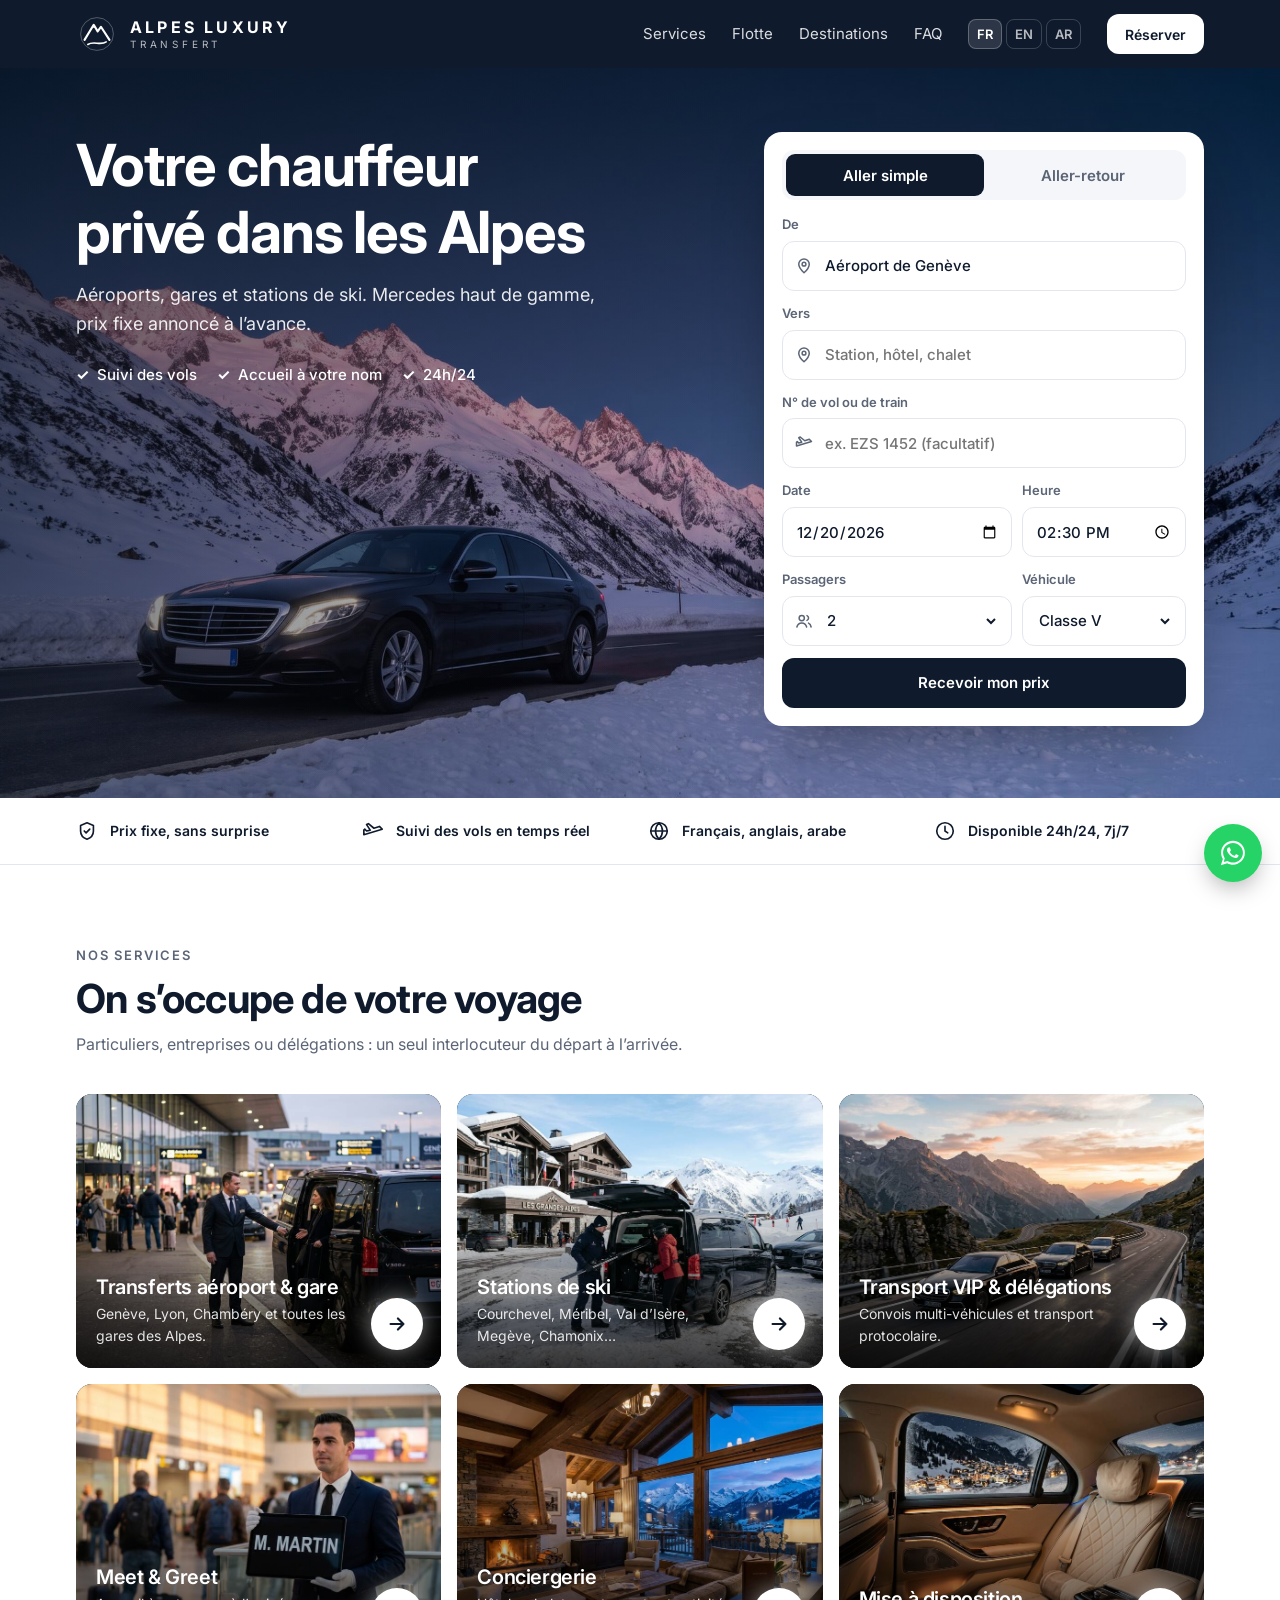
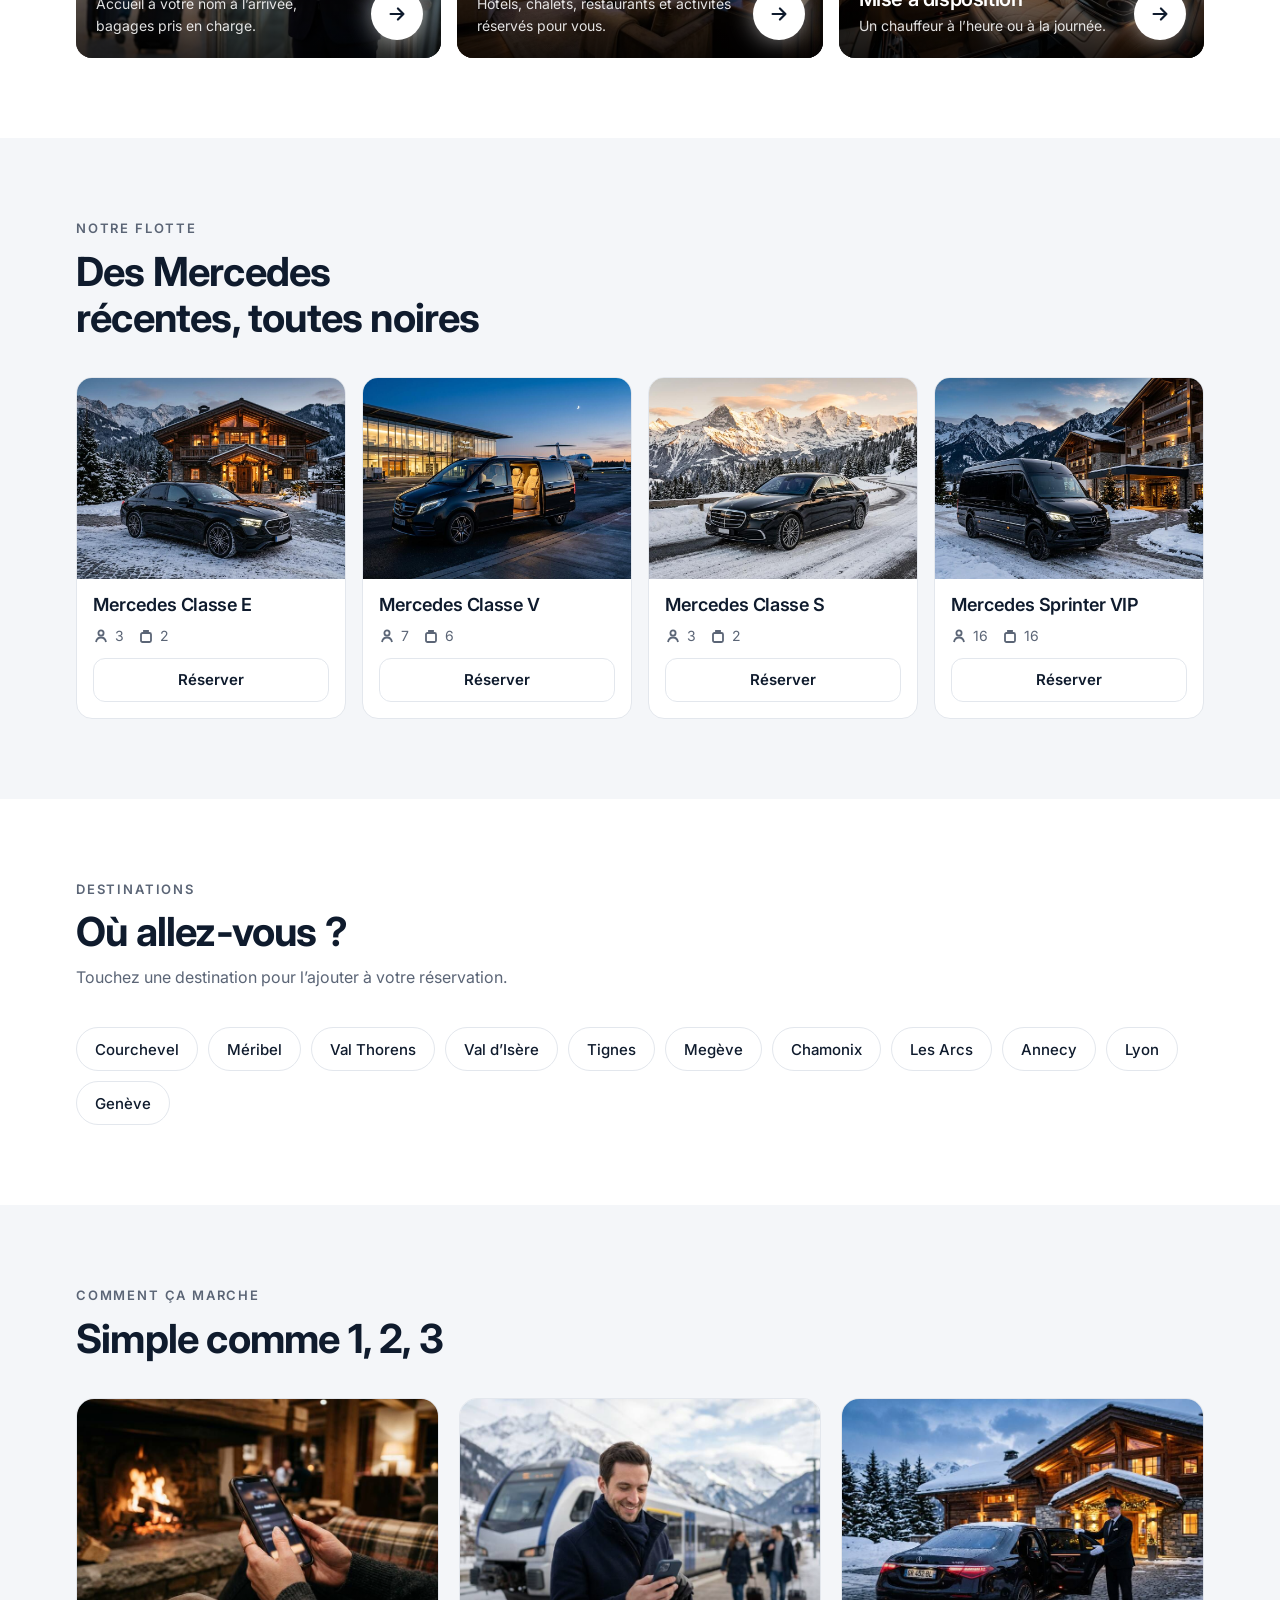
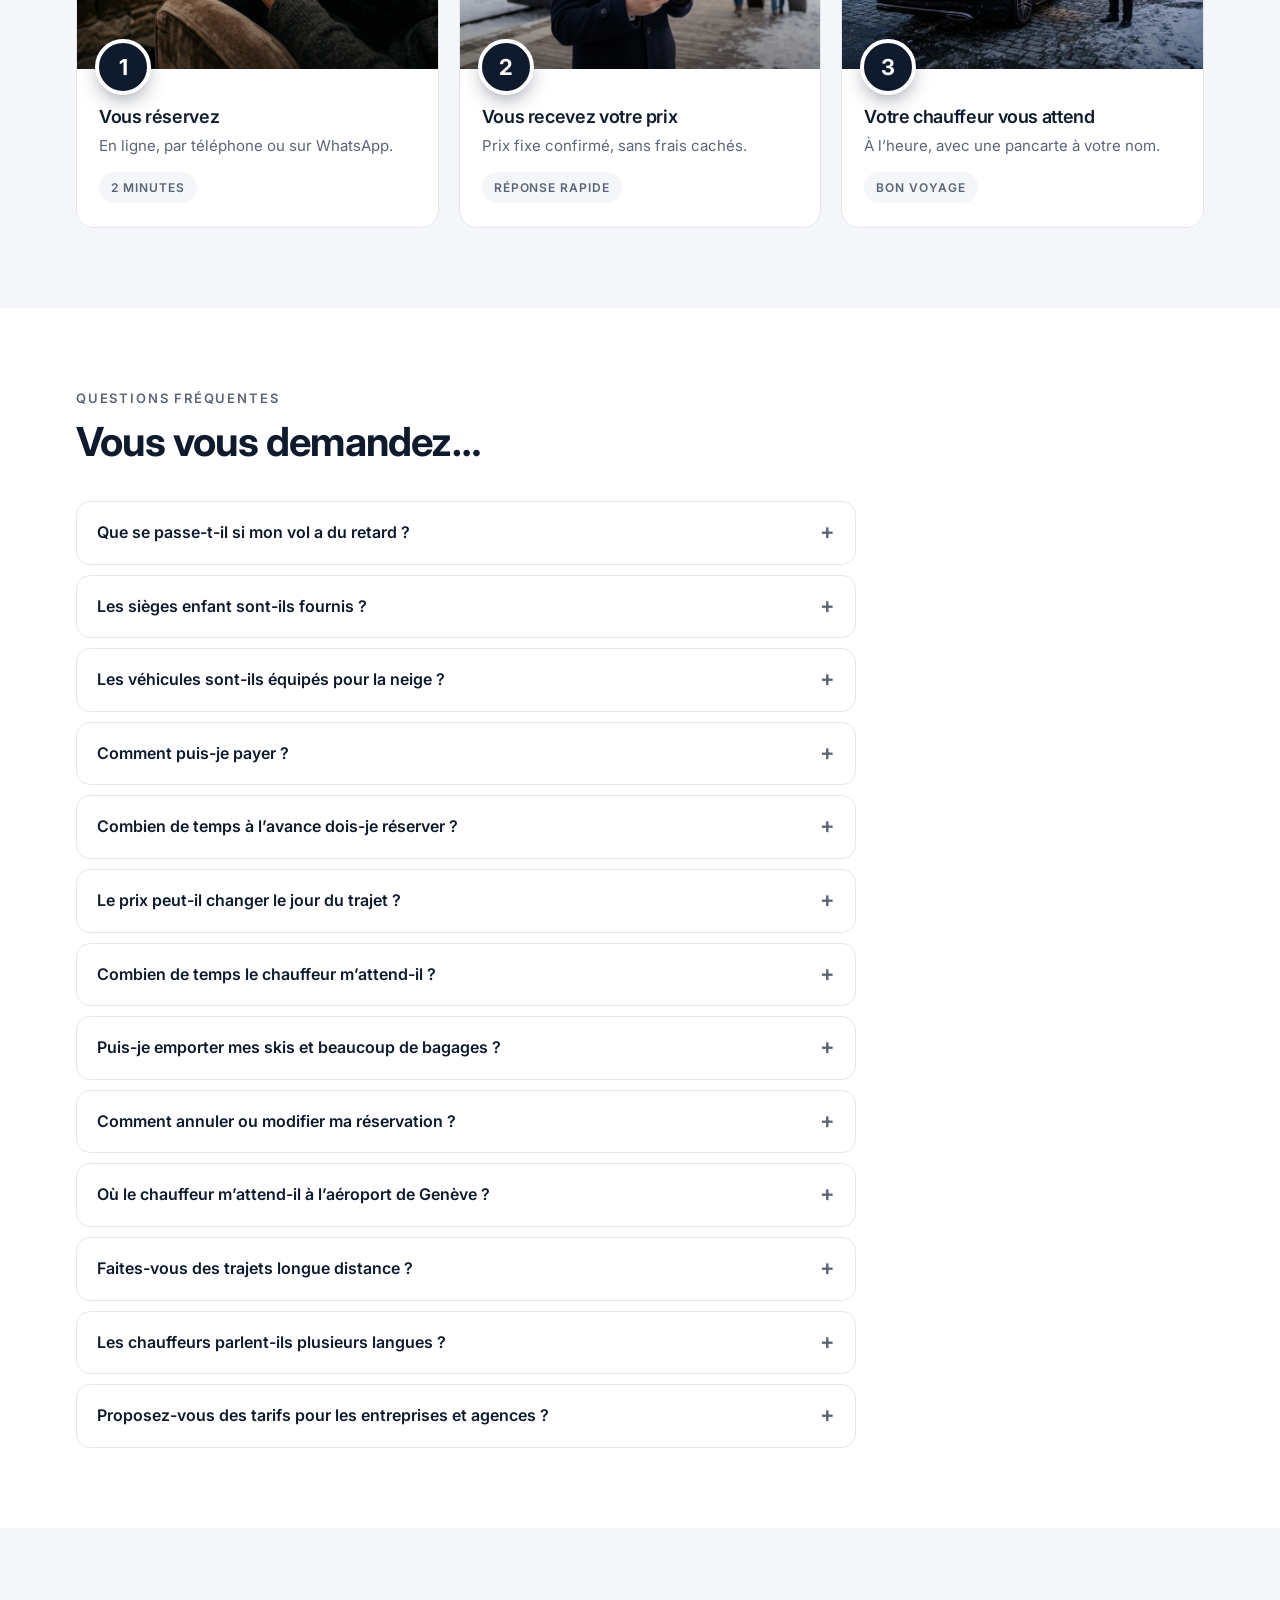
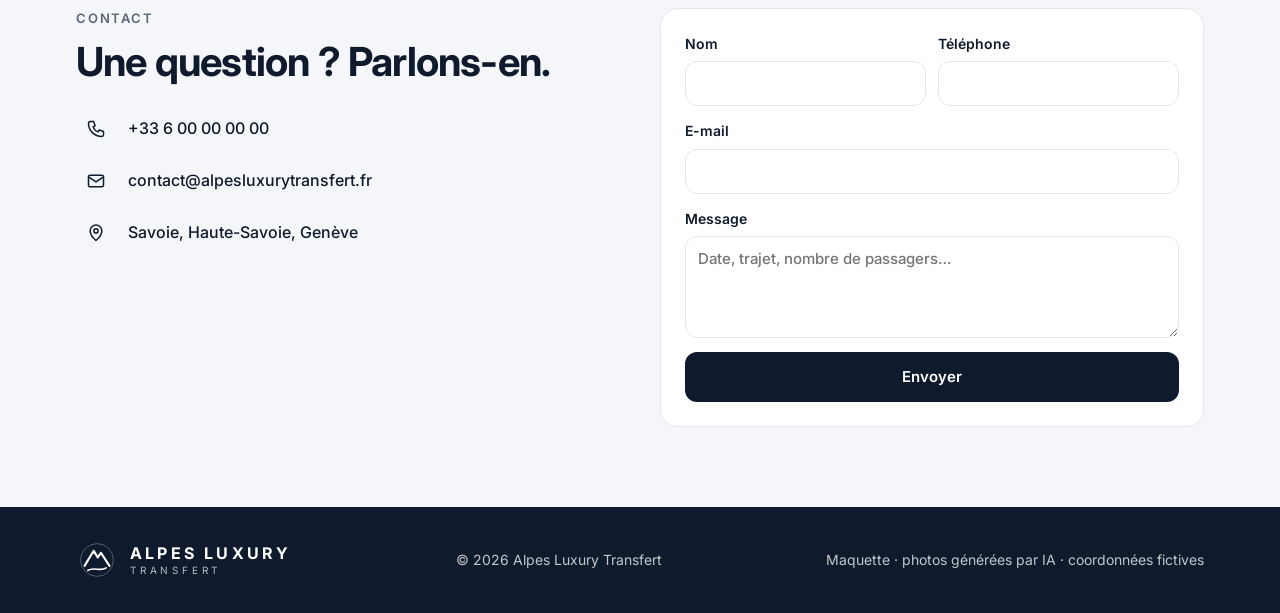
==== commit aece9962: "Fond fixe en photo à la place de l'animation, ajout du n° de vol dans la réservation Co-Authored-By:" ====
--- a/maquette/index.html
+++ b/maquette/index.html
@@ -83,10 +83,12 @@
 }
 
 /* hero */
-.hero{position:relative;color:#fff;background:#0A0F18 url("film/h0.jpg") 0 0/200% 400% no-repeat;overflow:hidden}
+.hero{position:relative;color:#fff;background:#0A0F18;overflow:hidden}
+.hero::before{content:"";position:absolute;inset:0;background:url("img/hero-desktop.jpg") 60% 80%/cover no-repeat;transform:scaleX(-1)}
+@media (max-width:960px){.hero::before{background-image:url("img/hero-mobile.jpg");background-size:100% auto;background-position:center top;transform:none}.hero .container{row-gap:0!important}.hero .container>div:first-child{min-height:calc(179.2vw*.87 - 32px)}.hero::after{background:linear-gradient(180deg,rgba(8,12,20,.5) 0%,rgba(8,12,20,.15) 30%,rgba(8,12,20,0) 45%,rgba(10,15,24,.9) min(150vw,1100px),#0A0F18 min(180vw,1300px))}}
 .hero canvas{position:absolute;inset:0;width:100%;height:100%}
-.hero::after{content:"";position:absolute;inset:0;background:linear-gradient(90deg,rgba(8,12,20,.72) 0%,rgba(8,12,20,.35) 55%,rgba(8,12,20,.15) 100%)}
-.hero .container{position:relative;z-index:2;display:grid;grid-template-columns:1fr 440px;gap:48px;align-items:center;padding-block:72px}
+.hero::after{content:"";position:absolute;inset:0;background:linear-gradient(180deg,rgba(8,12,20,.55) 0%,rgba(8,12,20,.25) 45%,rgba(8,12,20,.1) 100%),linear-gradient(90deg,rgba(8,12,20,.45) 0%,rgba(8,12,20,0) 60%)}
+.hero .container{position:relative;z-index:2;display:grid;grid-template-columns:1fr 440px;gap:48px;align-items:start;padding-block:64px 72px}
 .hero h1{font-size:clamp(34px,5.4vw,58px);font-weight:700}
 .hero .lead{font-size:18px;opacity:.9;margin-top:16px;max-width:30em}
 .checks{list-style:none;padding:0;margin:24px 0 0;display:flex;flex-wrap:wrap;gap:8px 20px;font-size:15px;font-weight:500}
@@ -108,6 +110,8 @@
 .f .in:focus-within{border-color:var(--navy);box-shadow:0 0 0 3px rgba(59,130,246,.2)}
 .f svg{width:18px;height:18px;flex:none;stroke:var(--muted);fill:none;stroke-width:2;stroke-linecap:round;stroke-linejoin:round}
 .f input,.f select{flex:1;min-width:0;border:0;background:none;color:var(--ink);font:500 15px var(--sans);height:100%;outline:none}
+.fl-ok{display:flex;gap:6px;font-size:13px;font-weight:600;color:#15803D}
+.f .fl-ok span{font-size:13px;color:#15803D}
 .row{display:grid;grid-template-columns:1.4fr 1fr;gap:10px}
 .done{margin-top:12px;padding:12px 14px;border-radius:12px;background:var(--soft);font-size:14px}
 .done b{display:block}
@@ -278,7 +282,6 @@
 
 <main id="home">
   <section class="hero" id="reserver">
-    <canvas id="film" aria-hidden="true"></canvas>
     <div class="container">
       <div>
         <h1>Votre chauffeur privé dans les Alpes</h1>
@@ -296,6 +299,10 @@
         </label>
         <label class="f" for="to"><span>Vers</span>
           <div class="in"><svg viewBox="0 0 24 24"><path d="M12 21s-7-6.2-7-11.5A7 7 0 0 1 19 9.5C19 14.8 12 21 12 21z"/><circle cx="12" cy="9.5" r="2.5"/></svg><input id="to" placeholder="Station, hôtel, chalet"></div>
+        </label>
+        <label class="f" for="flight"><span>N° de vol ou de train</span>
+          <div class="in"><svg viewBox="0 0 24 24"><path d="M2 16l20-6-3-3-6 2-6-5-2 1 4 6-4 1-2-2-1 1z"/></svg><input id="flight" placeholder="ex. EZS 1452 (facultatif)" autocomplete="off" autocapitalize="characters"></div>
+          <small class="fl-ok" id="flOk" hidden>✓ <span>Suivi activé : votre chauffeur s’adapte à l’heure réelle d’arrivée.</span></small>
         </label>
         <div class="row">
           <label class="f" for="date"><span>Date</span><div class="in"><input id="date" type="date" value="2026-12-20"></div></label>
@@ -509,34 +516,6 @@
     });
   });
 
-  /* Vidéo de fond : 61 images (12/s) sur 8 planches 2x4, lecture en fondu + boucle enchaînée */
-  var N = 61, FPS = 12, L = 12, C = N - L, cv = document.getElementById('film'), cx = cv.getContext('2d');
-  var DPR = Math.min(devicePixelRatio || 1, 2), ready = 0, t0 = null;
-  var sheets = [0,1,2,3,4,5,6,7].map(function(i){ var im = new Image(); im.decoding = 'async'; im.onload = function(){ ready++; if (i === 0) poster(); }; im.src = 'film/h' + i + '.jpg'; return im; });
-  function frame(i, alpha){
-    i = Math.max(0, Math.min(N - 1, i));
-    var sh = sheets[Math.floor(i/8)], k = i % 8, sx = (k%2)*960, sy = Math.floor(k/2)*540;
-    if (!sh.complete || !sh.naturalWidth) return;
-    var w = cv.width, h = cv.height, s = Math.max(w/960, h/540), dw = 960*s, dh = 540*s;
-    cx.globalAlpha = alpha; cx.drawImage(sh, sx, sy, 960, 540, (w-dw)/2, (h-dh)/2, dw, dh);
-  }
-  function smooth(x, alpha){ var a = Math.floor(x), k = x - a; frame(a, alpha); if (k > 0.001) frame(a + 1, alpha * k); }
-  function size(){ var r = cv.getBoundingClientRect(); var w = Math.round(r.width*DPR), h = Math.round(r.height*DPR); if (cv.width!==w||cv.height!==h){cv.width=w;cv.height=h;} }
-  function poster(){ size(); frame(0, 1); cx.globalAlpha = 1; }
-  var visible = true;
-  if ('IntersectionObserver' in window) new IntersectionObserver(function(e){ visible = e[0].isIntersecting; }).observe(cv);
-  function draw(ms){
-    if (visible && ready === sheets.length){
-      if (t0 === null) t0 = ms;
-      size();
-      var f = ((ms - t0) / 1000 * FPS) % C;
-      if (f < L){ smooth(f + C, 1); smooth(f, f / L); }
-      else smooth(f, 1);
-      cx.globalAlpha = 1;
-    }
-    if (!reduce) requestAnimationFrame(draw);
-  }
-  if (!reduce) requestAnimationFrame(draw);
 
   /* Réservation */
   var tOne = document.getElementById('t-one'), tRet = document.getElementById('t-ret'), retRow = document.getElementById('retRow');
@@ -561,9 +540,12 @@
     var when = date ? new Date(date + 'T' + (time || '00:00')).toLocaleString(LANG === 'ar' ? 'ar' : LANG === 'en' ? 'en-GB' : 'fr-FR', {weekday:'short', day:'numeric', month:'short', hour:'2-digit', minute:'2-digit'}) : '';
     d.innerHTML = '';
     var b = document.createElement('b'); b.textContent = tr(car.value) + ' · ' + document.getElementById('pax').value + ' ' + T('@pax');
-    var s = document.createElement('span'); s.textContent = from + ' → ' + dest + ' · ' + when + '. ' + T('@book_mock');
+    var fv = document.getElementById('flight').value.trim().toUpperCase();
+    var s = document.createElement('span'); s.textContent = from + ' → ' + dest + ' · ' + when + (fv ? ' · ' + T('@fl', {x: fv}) : '') + '. ' + T('@book_mock');
     d.append(b, s); d.hidden = false;
   });
+  var flight = document.getElementById('flight'), flOk = document.getElementById('flOk');
+  flight.addEventListener('input', function(){ flOk.hidden = flight.value.trim().length < 3; });
   document.getElementById('cform').addEventListener('submit', function(e){ e.preventDefault(); document.getElementById('cdone').hidden = false; });
   /* ===== Pages services (routage par #nom) ===== */
   var MARK = '<svg viewBox="0 0 64 64" aria-hidden="true"><path d="M13 41 L27 18 L33 28 L38 21 L51 41" fill="none" stroke="currentColor" stroke-width="4" stroke-linejoin="round" stroke-linecap="round"/><path d="M18 48 C26 42, 38 50, 46 44" fill="none" stroke="currentColor" stroke-width="3" stroke-linecap="round"/></svg>';
@@ -664,7 +646,7 @@
     var fromEl = document.getElementById('from');
     if (id === 'transferts'){
       var pt, fl = root.querySelector('#tf-flight'), res = root.querySelector('#tf-res');
-      var upd = function(){ res.innerHTML = '<b>' + esc(pt) + '</b>' + (fl.value ? T('@tf_on', {x: esc(fl.value.toUpperCase())}) : T('@tf_off')); book = {from: pt}; };
+      var upd = function(){ res.innerHTML = '<b>' + esc(pt) + '</b>' + (fl.value ? T('@tf_on', {x: esc(fl.value.toUpperCase())}) : T('@tf_off')); book = {from: pt, flight: fl.value.toUpperCase()}; };
       chips(root, 'pt', function(v){ pt = v; upd(); }); fl.addEventListener('input', upd);
     }
     if (id === 'stations-de-ski'){
@@ -702,6 +684,7 @@
         if (book.from) fromEl.value = book.from;
         if (book.to) to.value = book.to;
         if (book.car) car.value = book.car;
+        if (book.flight){ var fe = document.getElementById('flight'); fe.value = book.flight; fe.dispatchEvent(new Event('input')); }
         showHome('reserver');
         if (location.hash !== '#reserver') history.replaceState(null, '', '#reserver');
       });
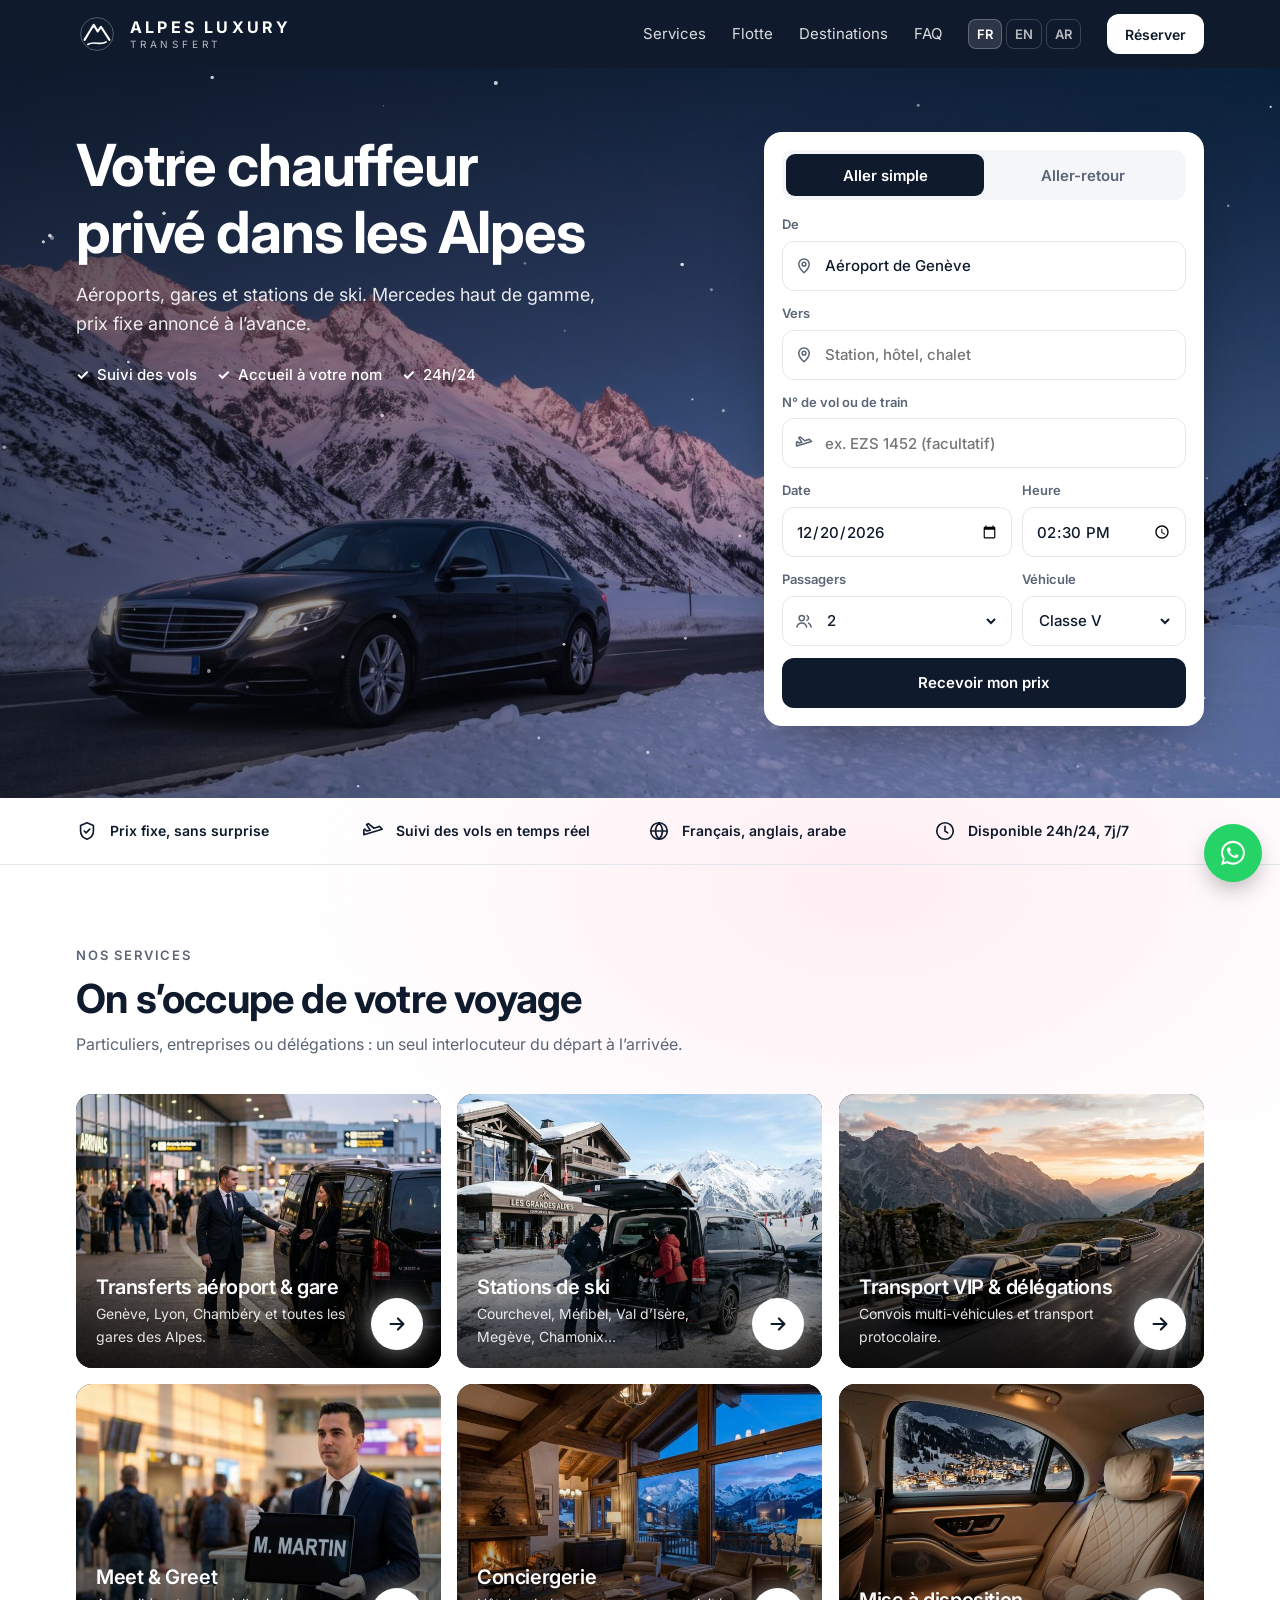
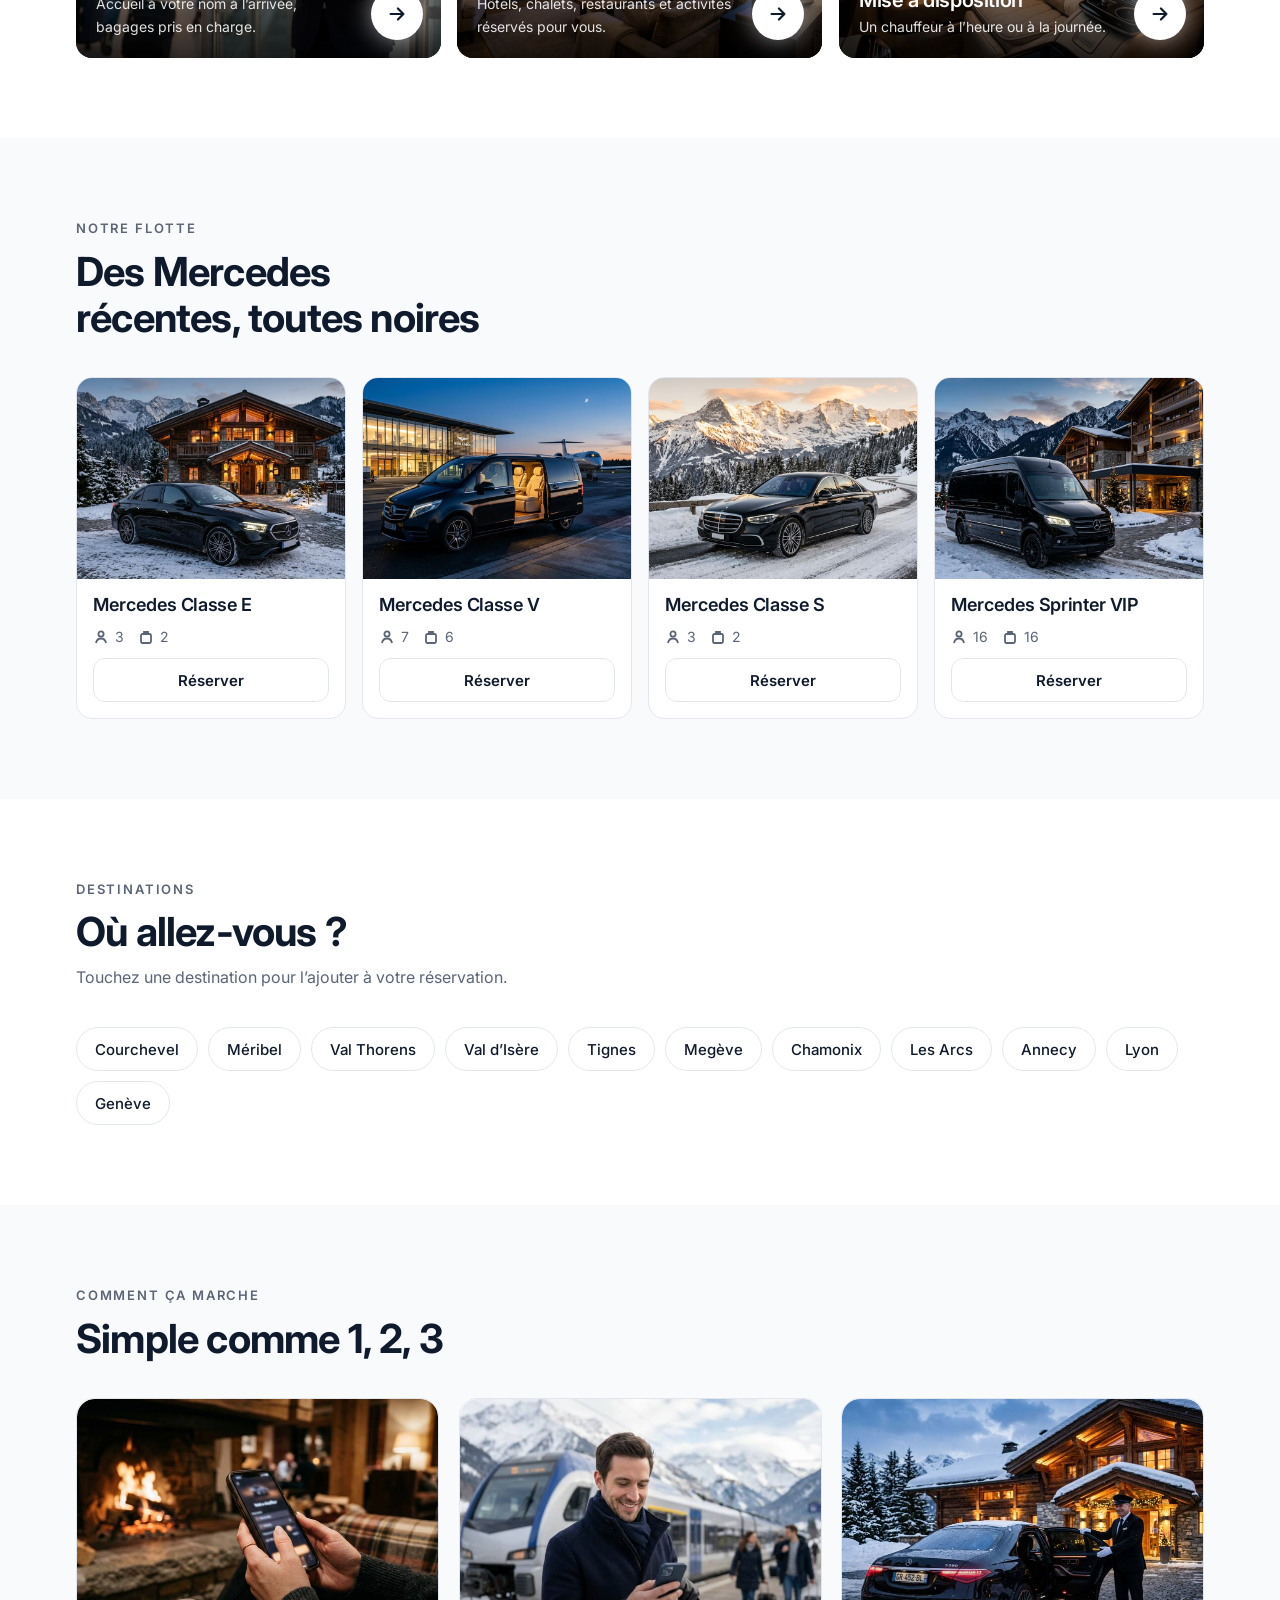
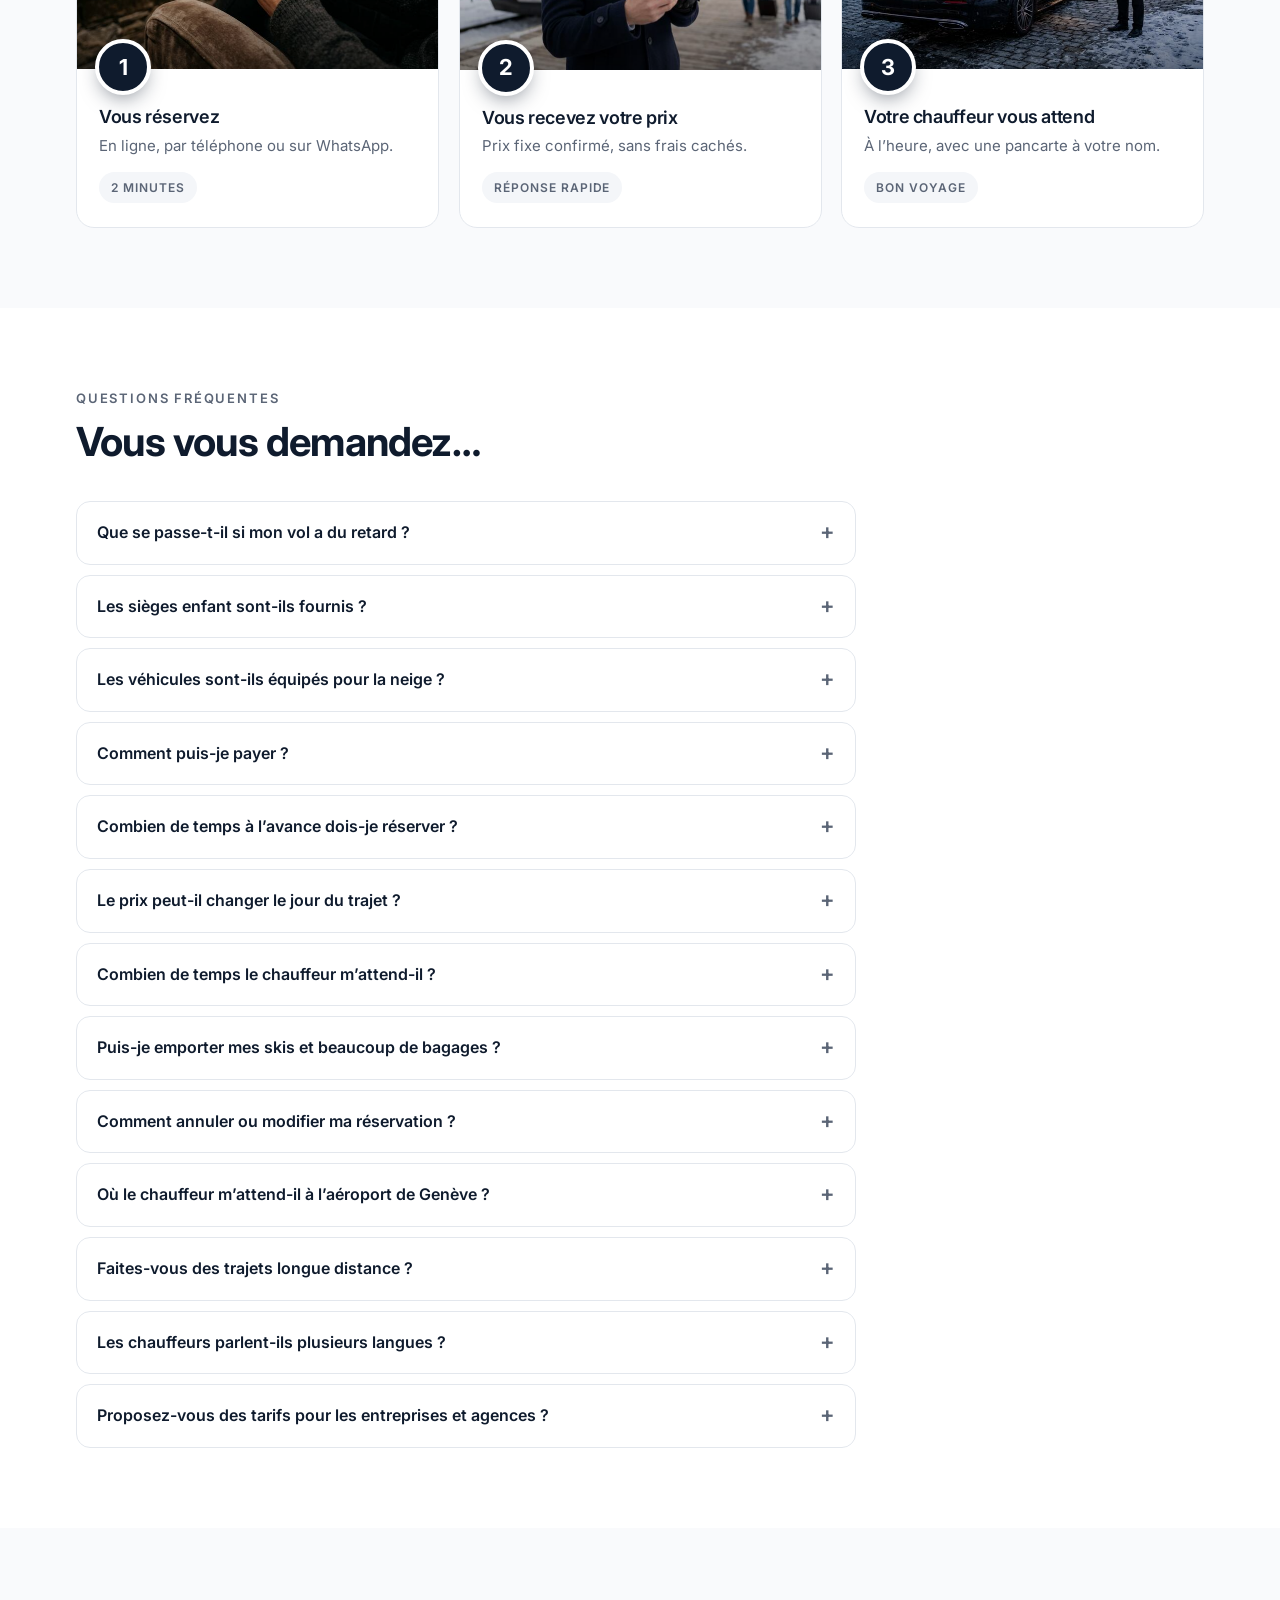
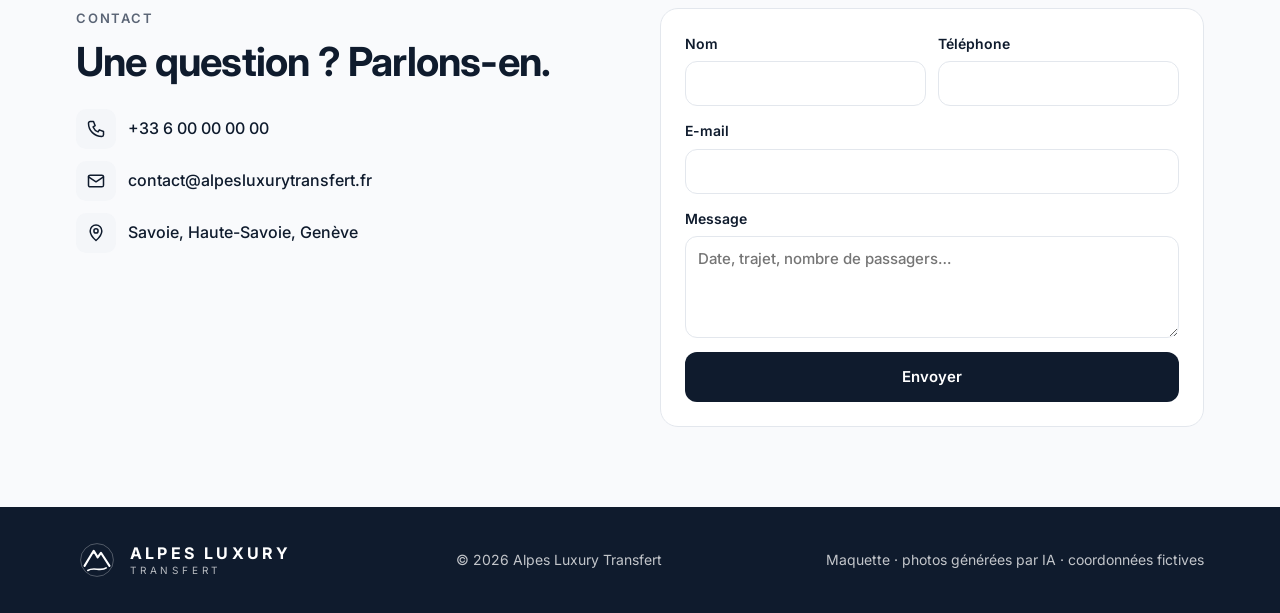
==== commit 6bb8caba: "Effets dynamiques : fond animé, neige, parallaxe, photos 3D au survol et à l'apparition Co-Authored-" ====
--- a/maquette/index.html
+++ b/maquette/index.html
@@ -11,15 +11,15 @@
 <style>
 /* Layout: classic business site (like Duo Clean). Header + video hero with booking card, trust row, services, fleet photos, destinations, 1-2-3, FAQ, contact, footer, WhatsApp button. */
 :root{
-  --navy:#0F1B2D; --navy-2:#1B2B44; --ink:#0F1B2D; --muted:#5B6576; --bg:#FFFFFF; --soft:#F4F6F9; --line:#E3E7ED;
+  --navy:#0F1B2D; --navy-2:#1B2B44; --ink:#0F1B2D; --muted:#5B6576; --bg:#FFFFFF; --soft:#F4F6F9; --line:#E3E7ED; --soft-a:rgba(244,246,249,.55); --au1:rgba(176,204,255,.55); --au2:rgba(214,200,255,.45); --au3:rgba(255,214,226,.4);
   --card:#FFFFFF; --wa:#25D366;
   --sans:"Inter", system-ui, -apple-system, "Segoe UI", sans-serif;
   padding-top:env(safe-area-inset-top,0px); padding-bottom:env(safe-area-inset-bottom,0px);
 }
 @media (prefers-color-scheme: dark){:root:not([data-theme="light"]){
-  --ink:#EEF1F5; --muted:#A2ABB8; --bg:#0B111B; --soft:#111926; --line:#223047; --card:#141E2D; color-scheme:dark}}
+  --ink:#EEF1F5; --muted:#A2ABB8; --bg:#0B111B; --soft:#111926; --line:#223047; --card:#141E2D; --soft-a:rgba(17,25,38,.55); --au1:rgba(40,80,150,.35); --au2:rgba(80,60,160,.28); --au3:rgba(150,60,100,.22); color-scheme:dark}}
 :root[data-theme="dark"]{
-  --ink:#EEF1F5; --muted:#A2ABB8; --bg:#0B111B; --soft:#111926; --line:#223047; --card:#141E2D; color-scheme:dark}
+  --ink:#EEF1F5; --muted:#A2ABB8; --bg:#0B111B; --soft:#111926; --line:#223047; --card:#141E2D; --soft-a:rgba(17,25,38,.55); --au1:rgba(40,80,150,.35); --au2:rgba(80,60,160,.28); --au3:rgba(150,60,100,.22); color-scheme:dark}
 
 *{box-sizing:border-box}
 [hidden]{display:none!important}
@@ -35,7 +35,7 @@
 .container{max-width:1160px;margin:0 auto;padding-left:max(16px,env(safe-area-inset-left,0px));padding-right:max(16px,env(safe-area-inset-right,0px))}
 .eyebrow{font-size:13px;font-weight:600;letter-spacing:.14em;text-transform:uppercase;color:var(--muted);margin-bottom:10px}
 .section{padding-block:80px}
-.section--soft{background:var(--soft)}
+.section--soft{background:var(--soft-a)}
 .head{max-width:640px;margin-bottom:36px}
 .head p:not(.eyebrow){color:var(--muted);margin-top:10px}
 
@@ -84,7 +84,7 @@
 
 /* hero */
 .hero{position:relative;color:#fff;background:#0A0F18;overflow:hidden}
-.hero::before{content:"";position:absolute;inset:0;background:url("img/hero-desktop.jpg") 60% 80%/cover no-repeat;transform:scaleX(-1)}
+.hero::before{content:"";position:absolute;inset:-40px;background:url("img/hero-desktop.jpg") 60% 80%/cover no-repeat;transform:scaleX(-1)}
 @media (max-width:960px){.hero::before{background-image:url("img/hero-mobile.jpg");background-size:100% auto;background-position:center top;transform:none}.hero .container{row-gap:0!important}.hero .container>div:first-child{min-height:calc(179.2vw*.87 - 32px)}.hero::after{background:linear-gradient(180deg,rgba(8,12,20,.5) 0%,rgba(8,12,20,.15) 30%,rgba(8,12,20,0) 45%,rgba(10,15,24,.9) min(150vw,1100px),#0A0F18 min(180vw,1300px))}}
 .hero canvas{position:absolute;inset:0;width:100%;height:100%}
 .hero::after{content:"";position:absolute;inset:0;background:linear-gradient(180deg,rgba(8,12,20,.55) 0%,rgba(8,12,20,.25) 45%,rgba(8,12,20,.1) 100%),linear-gradient(90deg,rgba(8,12,20,.45) 0%,rgba(8,12,20,0) 60%)}
@@ -199,6 +199,37 @@
 @media (max-width:900px){.others{grid-template-columns:repeat(3,1fr)}}
 @media (max-width:520px){.others{display:flex;overflow-x:auto;scroll-snap-type:x mandatory;padding-bottom:6px}.others a{flex:0 0 46%;scroll-snap-align:start}}
 
+
+/* ===== Effets dynamiques ===== */
+.aurora{position:fixed;inset:-25%;z-index:-1;pointer-events:none;background:
+  radial-gradient(38% 32% at 18% 28%,var(--au1),transparent 70%),
+  radial-gradient(34% 30% at 82% 22%,var(--au2),transparent 70%),
+  radial-gradient(44% 38% at 62% 82%,var(--au3),transparent 70%)}
+#snow{position:absolute;inset:0;width:100%;height:100%;z-index:1;pointer-events:none}
+.hero::before{translate:var(--mx,0px) calc(var(--my,0px) + var(--hy,0px));transition:translate .9s cubic-bezier(.2,.7,.2,1)}
+.steps .clip{position:absolute;inset:0;overflow:hidden;border-radius:18px 18px 0 0}
+.car .ph{position:relative}
+.glare{position:absolute;inset:0;z-index:2;pointer-events:none;overflow:hidden;border-radius:inherit;opacity:0;transition:opacity .4s;background:radial-gradient(circle at var(--gx,50%) var(--gy,50%),rgba(255,255,255,.32),rgba(255,255,255,0) 45%)}
+.glare::before{content:"";position:absolute;top:0;bottom:0;width:40%;left:-70%;background:linear-gradient(100deg,transparent,rgba(255,255,255,.4),transparent);transform:skewX(-18deg)}
+@media (prefers-reduced-motion:no-preference){
+  .aurora{animation:aur 36s ease-in-out infinite alternate;will-change:transform}
+  @keyframes aur{0%{transform:translate3d(0,0,0) rotate(0deg) scale(1)}50%{transform:translate3d(5%,-4%,0) rotate(10deg) scale(1.08)}100%{transform:translate3d(-4%,5%,0) rotate(-8deg) scale(1)}}
+  .hero::before{animation:kbd 22s ease-in-out infinite alternate}
+  @keyframes kbd{from{transform:scaleX(-1) scale(1.02)}to{transform:scaleX(-1) scale(1.12)}}
+  @media (max-width:960px){.hero::before{animation-name:kbm}@keyframes kbm{from{transform:scale(1.02)}to{transform:scale(1.1)}}}
+  .fx{transform:perspective(1100px) rotateX(var(--rx,0deg)) rotateY(var(--ry,0deg)) translate3d(0,var(--ty,34px),0);transition:transform 1s cubic-bezier(.2,.7,.2,1),box-shadow .4s;will-change:transform}
+  .fx.in{--ty:0px}
+  .fx:hover{transition:transform .25s ease-out,box-shadow .4s;box-shadow:0 30px 60px -25px rgba(15,27,45,.45)}
+  .fx img{transform:translate3d(0,var(--py,0px),0) scale(var(--sc,1.3))!important;transition:transform 1.8s cubic-bezier(.2,.7,.2,1)!important;will-change:transform}
+  .fx.in img{--sc:1.1}
+  .fx:hover img{--sc:1.2;transition:transform .9s cubic-bezier(.2,.7,.2,1)!important}
+  .fx:hover .glare{opacity:1}
+  .fx.in .glare{opacity:1;background:none}
+  .fx.in:hover .glare{background:radial-gradient(circle at var(--gx,50%) var(--gy,50%),rgba(255,255,255,.32),rgba(255,255,255,0) 45%)}
+  .fx.in .glare::before{animation:sweep 1.5s .35s cubic-bezier(.3,.6,.3,1) both}
+  @keyframes sweep{to{left:140%}}
+}
+
 /* fleet */
 .fleet{display:grid;grid-template-columns:repeat(4,1fr);gap:16px}
 .car{background:var(--card);border:1px solid var(--line);border-radius:16px;overflow:hidden;display:flex;flex-direction:column}
@@ -264,6 +295,7 @@
 </head>
 <body>
 
+<div class="aurora" aria-hidden="true"></div>
 <header class="header" id="top">
   <div class="container">
     <a class="logo" href="#top" aria-label="Alpes Luxury Transfert, accueil"><svg class="mark" viewBox="0 0 64 64" aria-hidden="true"><circle cx="32" cy="32" r="25" fill="none" stroke="currentColor" stroke-opacity=".3" stroke-width="1.4"/><path d="M13 41 L27 18 L33 28 L38 21 L51 41" fill="none" stroke="currentColor" stroke-width="3.2" stroke-linejoin="round" stroke-linecap="round"/><path d="M24 23.2 L27 18 L30.2 23.4 L27.6 22 Z" fill="currentColor"/><path d="M18 48 C26 42, 38 50, 46 44" fill="none" stroke="currentColor" stroke-width="2.4" stroke-linecap="round"/></svg><span><b>ALPES LUXURY</b><small>TRANSFERT</small></span></a>
@@ -282,6 +314,7 @@
 
 <main id="home">
   <section class="hero" id="reserver">
+    <canvas id="snow" aria-hidden="true"></canvas>
     <div class="container">
       <div>
         <h1>Votre chauffeur privé dans les Alpes</h1>
@@ -406,9 +439,9 @@
     <div class="container">
       <div class="head"><p class="eyebrow">Comment ça marche</p><h2>Simple comme 1, 2, 3</h2></div>
       <ol class="steps">
-        <li><div class="ph"><img src="img/step-1.jpg" alt="Réservation d'un chauffeur sur smartphone dans un salon d'hôtel" loading="lazy"><span class="n">1</span></div><div class="bd"><h3>Vous réservez</h3><p>En ligne, par téléphone ou sur WhatsApp.</p><span class="tag">2 minutes</span></div></li>
-        <li><div class="ph"><img src="img/step-2.jpg" alt="Voyageur lisant sa confirmation sur son téléphone en gare" loading="lazy"><span class="n">2</span></div><div class="bd"><h3>Vous recevez votre prix</h3><p>Prix fixe confirmé, sans frais cachés.</p><span class="tag">Réponse rapide</span></div></li>
-        <li><div class="ph"><img src="img/step-3.jpg" alt="Chauffeur ouvrant la portière d'une Mercedes Classe S devant un chalet" loading="lazy"><span class="n">3</span></div><div class="bd"><h3>Votre chauffeur vous attend</h3><p>À l’heure, avec une pancarte à votre nom.</p><span class="tag">Bon voyage</span></div></li>
+        <li><div class="ph"><span class="clip"><img src="img/step-1.jpg" alt="Réservation d'un chauffeur sur smartphone dans un salon d'hôtel" loading="lazy"></span><span class="n">1</span></div><div class="bd"><h3>Vous réservez</h3><p>En ligne, par téléphone ou sur WhatsApp.</p><span class="tag">2 minutes</span></div></li>
+        <li><div class="ph"><span class="clip"><img src="img/step-2.jpg" alt="Voyageur lisant sa confirmation sur son téléphone en gare" loading="lazy"></span><span class="n">2</span></div><div class="bd"><h3>Vous recevez votre prix</h3><p>Prix fixe confirmé, sans frais cachés.</p><span class="tag">Réponse rapide</span></div></li>
+        <li><div class="ph"><span class="clip"><img src="img/step-3.jpg" alt="Chauffeur ouvrant la portière d'une Mercedes Classe S devant un chalet" loading="lazy"></span><span class="n">3</span></div><div class="bd"><h3>Votre chauffeur vous attend</h3><p>À l’heure, avec une pancarte à votre nom.</p><span class="tag">Bon voyage</span></div></li>
       </ol>
     </div>
   </section>
@@ -516,6 +549,86 @@
     });
   });
 
+
+
+  /* ===== Effets dynamiques ===== */
+  var fine = matchMedia('(hover: hover) and (pointer: fine)').matches;
+  var fxIO = ('IntersectionObserver' in window) ? new IntersectionObserver(function(es){
+    es.forEach(function(e){ if (e.isIntersecting){ e.target.classList.add('in'); fxIO.unobserve(e.target); } });
+  }, {threshold: .22, rootMargin: '0px 0px -6% 0px'}) : null;
+  function photoBox(card){
+    if (card.matches('.car')) return card.querySelector('.ph');
+    if (card.matches('.steps li')) return card.querySelector('.clip');
+    return card;
+  }
+  function fx(root){
+    if (reduce) return;
+    (root || document).querySelectorAll('.car, .svc, .steps li, .others a').forEach(function(card){
+      if (card.__fx) return; card.__fx = 1;
+      var box = photoBox(card); if (box && !box.querySelector(':scope > .glare')){ var g = document.createElement('span'); g.className = 'glare'; box.appendChild(g); }
+      card.classList.add('fx');
+      if (fxIO) fxIO.observe(card); else card.classList.add('in');
+      if (fine){
+        card.addEventListener('pointermove', function(e){
+          var r = card.getBoundingClientRect(), x = (e.clientX - r.left) / r.width, y = (e.clientY - r.top) / r.height;
+          card.style.setProperty('--rx', ((.5 - y) * 7).toFixed(2) + 'deg');
+          card.style.setProperty('--ry', ((x - .5) * 9).toFixed(2) + 'deg');
+          card.style.setProperty('--gx', (x * 100).toFixed(1) + '%');
+          card.style.setProperty('--gy', (y * 100).toFixed(1) + '%');
+        });
+        card.addEventListener('pointerleave', function(){ card.style.setProperty('--rx', '0deg'); card.style.setProperty('--ry', '0deg'); });
+      }
+    });
+  }
+  fx();
+  /* parallaxe au défilement */
+  var hero = document.querySelector('.hero'), ticking = false;
+  function onScroll(){
+    if (ticking) return; ticking = true;
+    requestAnimationFrame(function(){
+      ticking = false;
+      var vh = innerHeight;
+      var hr = hero.getBoundingClientRect();
+      if (hr.bottom > 0) hero.style.setProperty('--hy', (-hr.top * .25).toFixed(1) + 'px');
+      document.querySelectorAll('.fx.in img').forEach(function(im){
+        var r = im.parentElement.getBoundingClientRect();
+        if (r.bottom < 0 || r.top > vh) return;
+        var k = ((r.top + r.height / 2) - vh / 2) / vh;
+        im.style.setProperty('--py', (k * -18).toFixed(1) + 'px');
+      });
+    });
+  }
+  if (!reduce){ addEventListener('scroll', onScroll, {passive: true}); onScroll(); }
+  if (!reduce && fine){
+    hero.addEventListener('pointermove', function(e){
+      var r = hero.getBoundingClientRect();
+      hero.style.setProperty('--mx', (((e.clientX - r.left) / r.width - .5) * -22).toFixed(1) + 'px');
+      hero.style.setProperty('--my', (((e.clientY - r.top) / r.height - .5) * -14).toFixed(1) + 'px');
+    });
+    hero.addEventListener('pointerleave', function(){ hero.style.setProperty('--mx', '0px'); hero.style.setProperty('--my', '0px'); });
+  }
+  /* neige légère sur l'accueil */
+  (function(){
+    var c = document.getElementById('snow'); if (!c || reduce) return;
+    var x = c.getContext('2d'), D = Math.min(devicePixelRatio || 1, 2), fl = [], on = true;
+    for (var i = 0; i < 70; i++) fl.push({x: Math.random(), y: Math.random(), r: Math.random() * 1.6 + .5, v: Math.random() * .035 + .015, d: Math.random() * 6, o: Math.random() * .5 + .35});
+    if ('IntersectionObserver' in window) new IntersectionObserver(function(e){ on = e[0].isIntersecting; }).observe(c);
+    var last = 0;
+    (function loop(t){
+      if (on){
+        var w = Math.round(c.clientWidth * D), h = Math.round(c.clientHeight * D);
+        if (c.width !== w || c.height !== h){ c.width = w; c.height = h; }
+        var dt = Math.min(.05, (t - last) / 1000 || 0); last = t;
+        x.clearRect(0, 0, w, h);
+        fl.forEach(function(f){
+          f.y += f.v * dt; if (f.y > 1.02){ f.y = -.02; f.x = Math.random(); }
+          var px = (f.x + Math.sin(t / 1600 + f.d) * .012) * w, py = f.y * h;
+          x.globalAlpha = f.o; x.fillStyle = '#fff'; x.beginPath(); x.arc(px, py, f.r * D, 0, 7); x.fill();
+        });
+      } else last = t;
+      requestAnimationFrame(loop);
+    })(0);
+  })();
 
   /* Réservation */
   var tOne = document.getElementById('t-one'), tRet = document.getElementById('t-ret'), retRow = document.getElementById('retRow');
@@ -708,6 +821,7 @@
       '</div></div></section>';
     applyLang(page);
     wire(id, page);
+    fx(page);
   }
   function showHome(anchor){
     page.hidden = true; home.hidden = false;
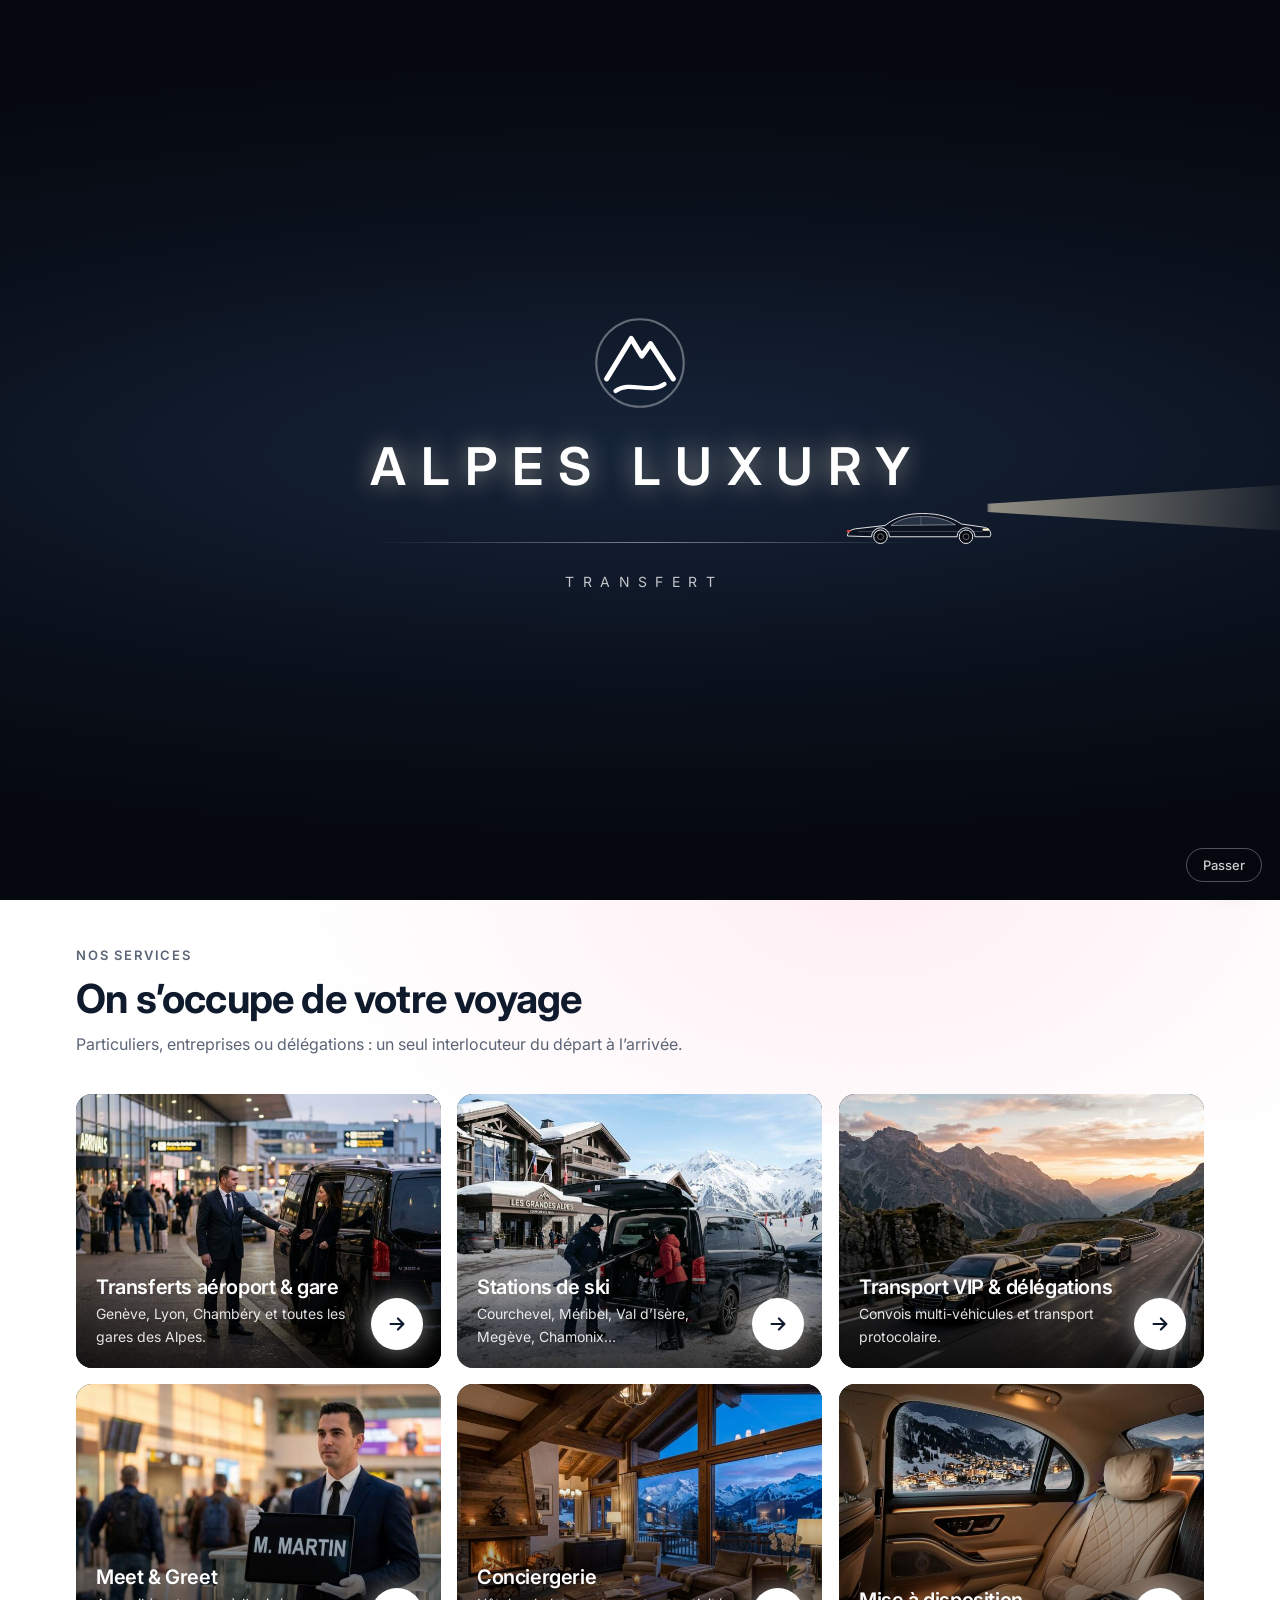
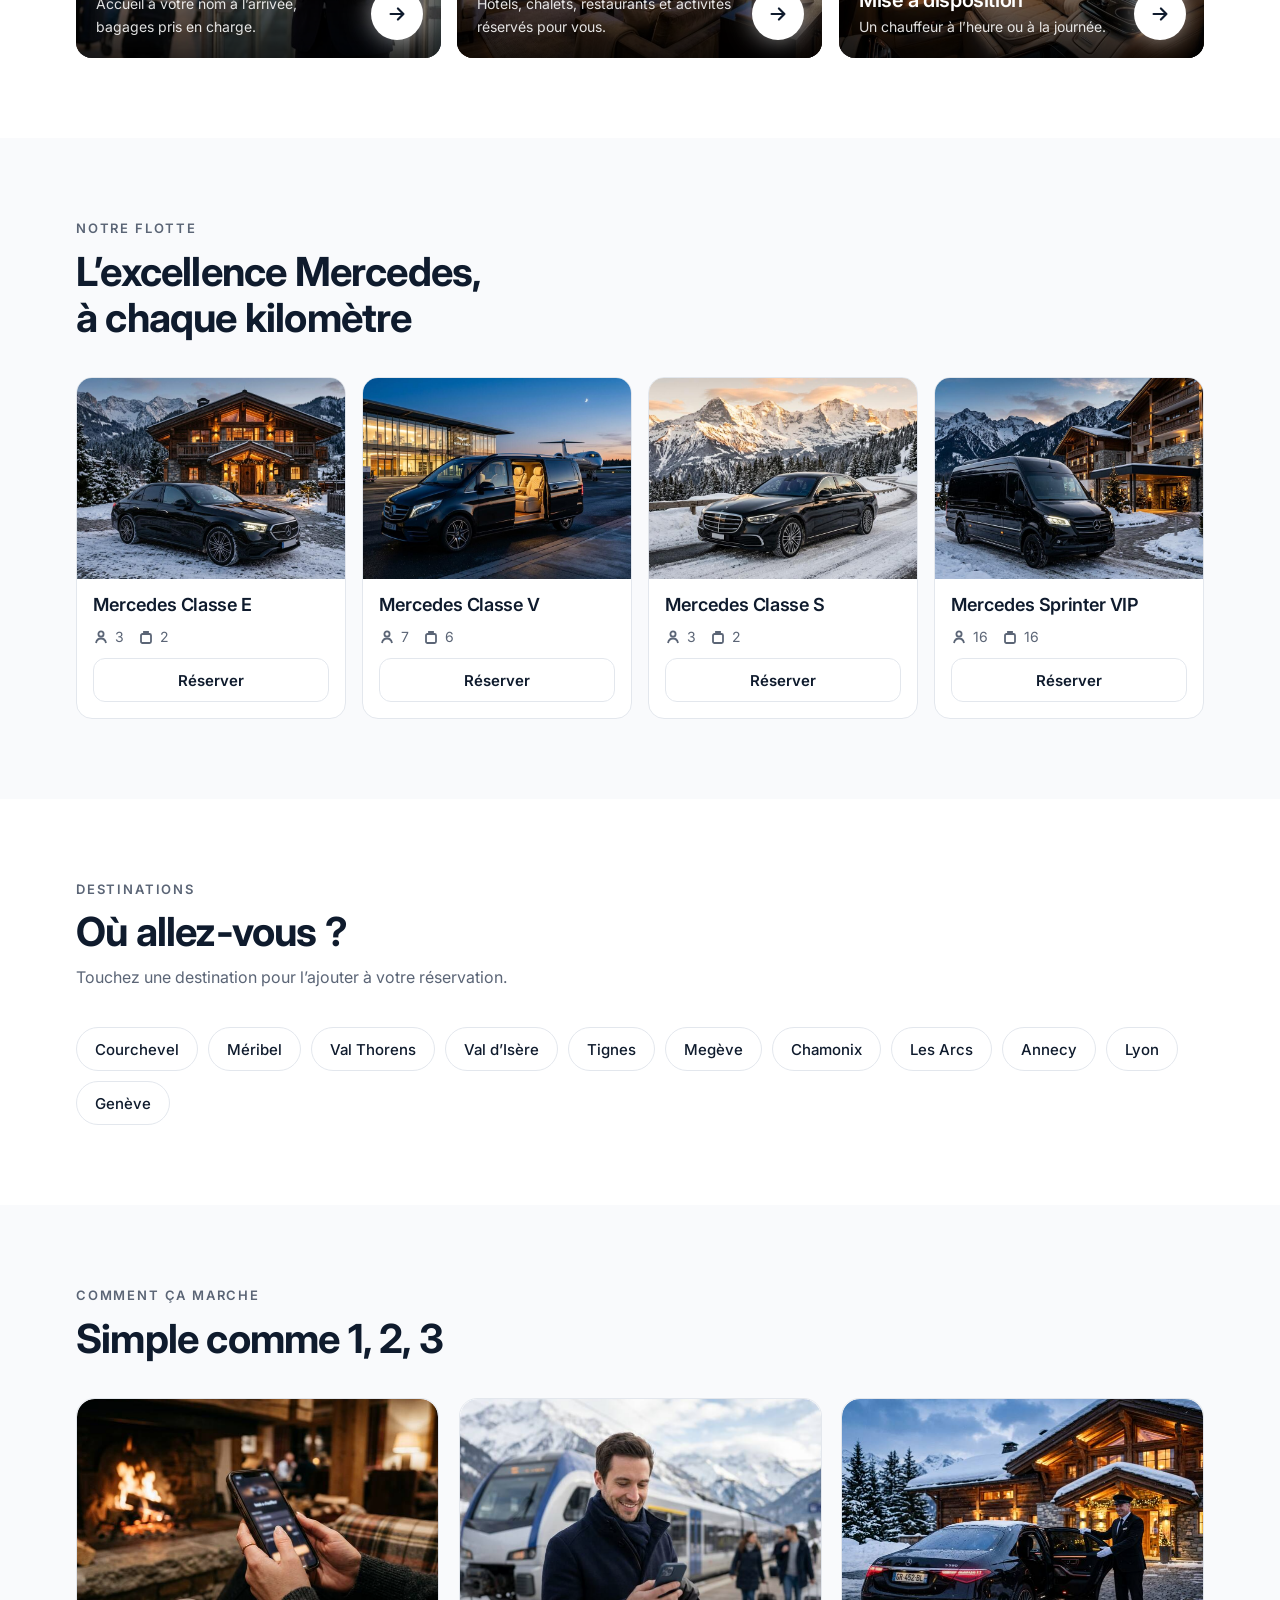
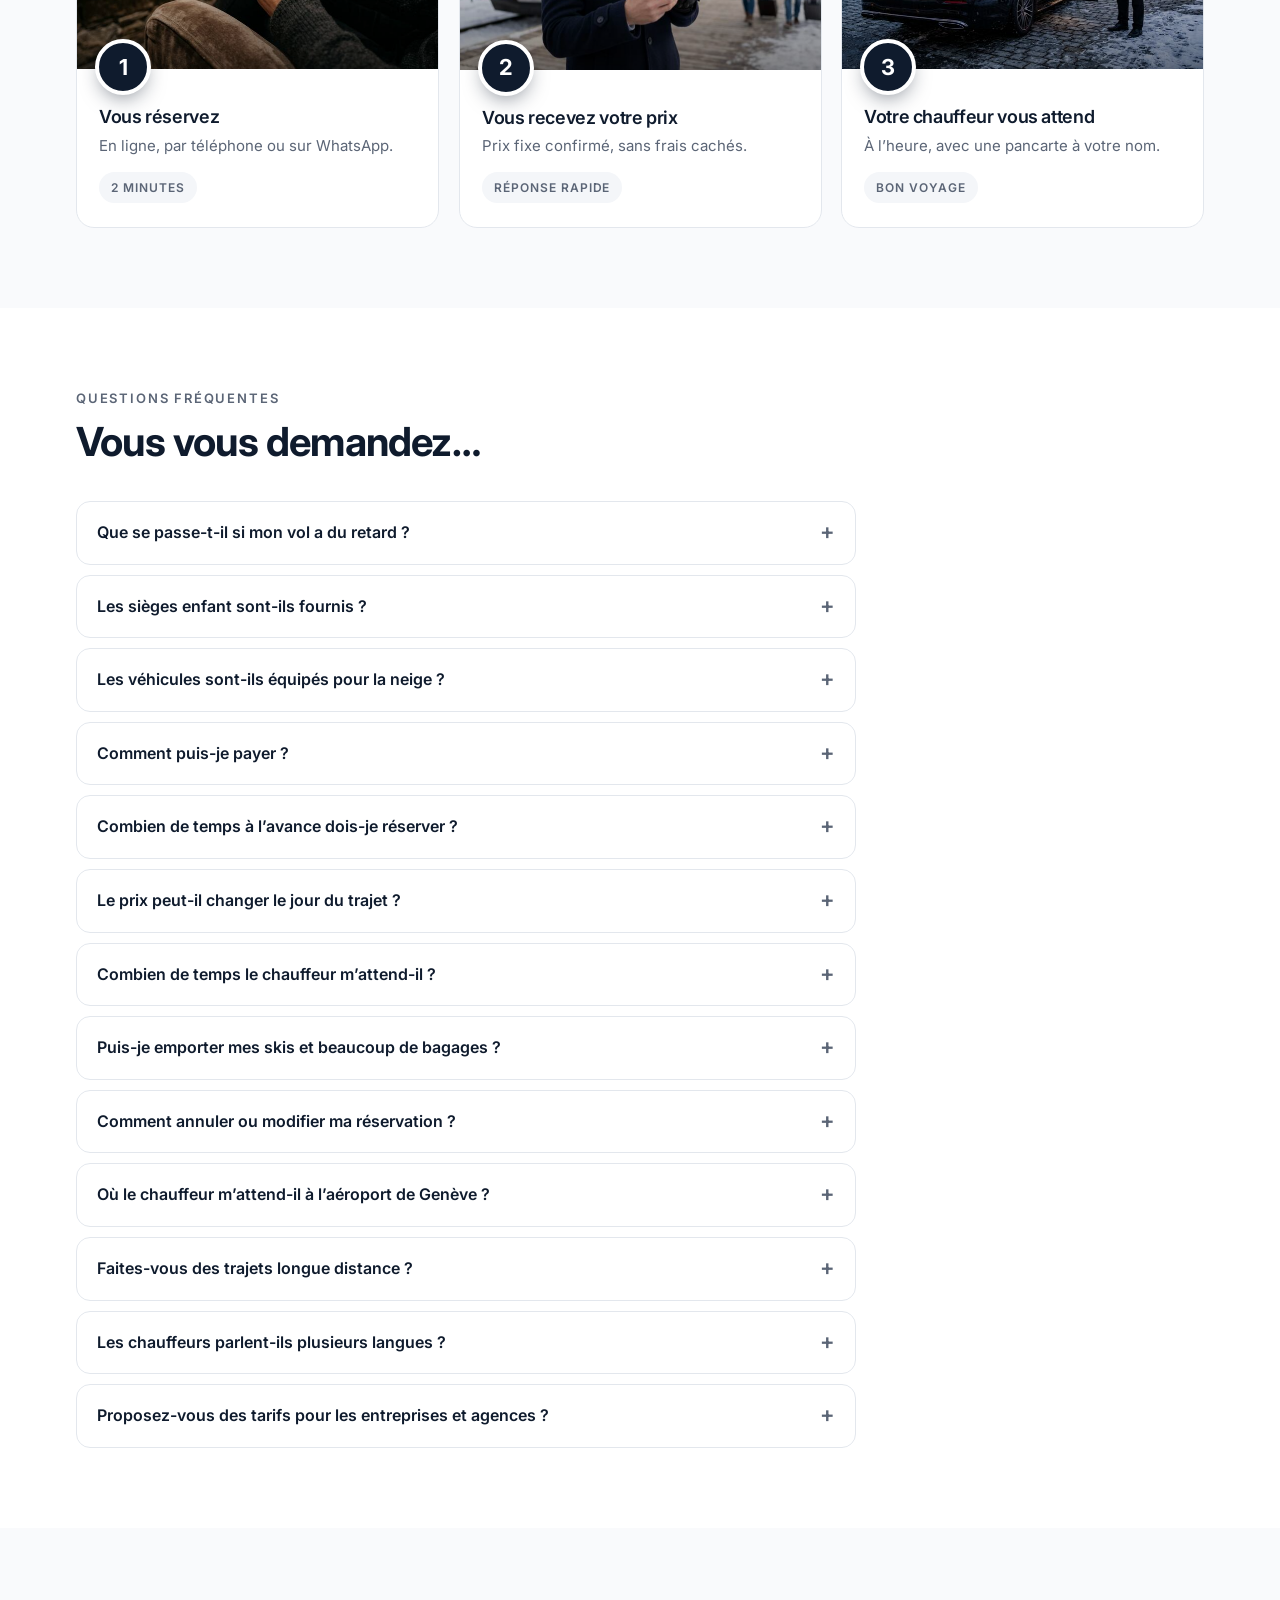
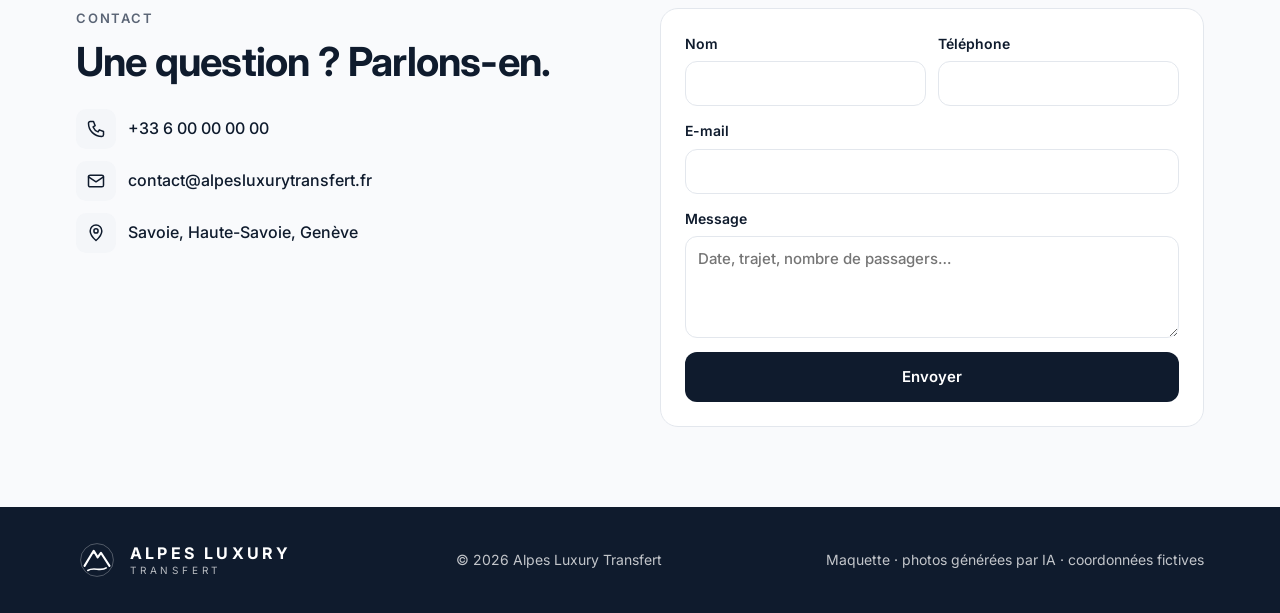
==== commit c6da8e92: "Intro animée (logo, voiture, révélation du nom) et nouveau titre de la flotte Co-Authored-By: Claude" ====
--- a/maquette/index.html
+++ b/maquette/index.html
@@ -230,6 +230,42 @@
   @keyframes sweep{to{left:140%}}
 }
 
+
+/* ===== Intro ===== */
+#intro{position:fixed;inset:0;z-index:200;display:grid;place-items:center;pointer-events:auto;color:#fff}
+#intro .half{position:absolute;left:0;right:0;height:50.5%;background:radial-gradient(120% 90% at 50% 100%,#16243A 0%,#0A101B 60%,#05080E 100%);transition:transform 1s cubic-bezier(.77,0,.18,1)}
+#intro .half.t{top:0;background:radial-gradient(120% 90% at 50% 100%,#16243A 0%,#0A101B 60%,#05080E 100%)}
+#intro .half.b{bottom:0;background:radial-gradient(120% 90% at 50% 0%,#16243A 0%,#0A101B 60%,#05080E 100%)}
+#intro.open .half.t{transform:translateY(-101%)}
+#intro.open .half.b{transform:translateY(101%)}
+#intro .stage{position:relative;z-index:2;display:flex;flex-direction:column;align-items:center;gap:clamp(14px,2.4vw,22px);transition:opacity .5s,transform .8s cubic-bezier(.77,0,.18,1)}
+#intro.open .stage{opacity:0;transform:scale(1.06)}
+#intro .mk{width:clamp(78px,12vw,112px);height:auto;overflow:visible}
+#intro .mk path,#intro .mk circle{fill:none;stroke:#fff;stroke-linecap:round;stroke-linejoin:round}
+#intro .mk .c{stroke-width:1.2;stroke-opacity:.35;stroke-dasharray:160;stroke-dashoffset:160;animation:draw 1.2s .15s cubic-bezier(.6,0,.2,1) forwards}
+#intro .mk .m{stroke-width:3;stroke-dasharray:90;stroke-dashoffset:90;animation:draw 1s .35s cubic-bezier(.6,0,.2,1) forwards}
+#intro .mk .r{stroke-width:2.4;stroke-dasharray:40;stroke-dashoffset:40;animation:draw .7s 1s cubic-bezier(.6,0,.2,1) forwards}
+@keyframes draw{to{stroke-dashoffset:0}}
+#intro .word{position:relative;font-weight:600;letter-spacing:.28em;font-size:clamp(24px,5.4vw,52px);line-height:1;white-space:nowrap;padding-left:.28em}
+#intro .word .dim{color:rgba(255,255,255,.08)}
+#intro .word .lit{position:absolute;inset:0;padding-left:inherit;color:#fff;text-shadow:0 0 24px rgba(255,236,200,.55);clip-path:inset(-60% 100% -60% -10%);animation:lit 1.5s 1.25s cubic-bezier(.45,.05,.2,1) forwards}
+@keyframes lit{to{clip-path:inset(-60% -10% -60% -10%)}}
+#intro .road{position:relative;width:100%;height:clamp(40px,6vw,56px)}
+#intro .road::after{content:"";position:absolute;left:0;right:0;bottom:6px;height:1px;background:linear-gradient(90deg,transparent,rgba(255,255,255,.45),transparent);transform:scaleX(0);animation:line .9s .9s ease-out forwards}
+@keyframes line{to{transform:scaleX(1)}}
+#intro .icar{position:absolute;bottom:4px;left:0;width:clamp(96px,13vw,150px);transform:translateX(-100%);animation:drive 1.5s 1.25s cubic-bezier(.45,.05,.2,1) forwards}
+@keyframes drive{to{transform:translateX(calc(var(--w,600px) - 100%))}}
+#intro .icar svg{display:block;width:100%;height:auto;overflow:visible}
+#intro .beam{position:absolute;left:96%;bottom:28%;width:220%;height:120%;background:linear-gradient(90deg,rgba(255,240,205,.55),rgba(255,240,205,0));clip-path:polygon(0 42%,100% 0,100% 100%,0 58%);filter:blur(2px);transform-origin:left center}
+#intro .tag{font-size:clamp(11px,1.6vw,14px);letter-spacing:.6em;padding-left:.6em;opacity:0;animation:tag .9s 2.35s ease-out forwards;color:rgba(255,255,255,.75)}
+@keyframes tag{from{opacity:0;letter-spacing:.2em}to{opacity:1;letter-spacing:.6em}}
+#intro .skip{position:absolute;z-index:3;right:max(18px,env(safe-area-inset-right,0px));bottom:calc(18px + env(safe-area-inset-bottom,0px));background:none;border:1px solid rgba(255,255,255,.3);color:rgba(255,255,255,.8);border-radius:999px;padding:8px 16px;font:500 13px var(--sans);cursor:pointer;transition:opacity .4s}
+#intro.open .skip{opacity:0}
+html.intro-on body{overflow:hidden}
+html.intro-on .hero h1,html.intro-on .hero .lead,html.intro-on .hero .checks,html.intro-on .hero .book{opacity:0;transform:translateY(26px)}
+.hero h1,.hero .lead,.hero .checks,.hero .book{transition:opacity 1s cubic-bezier(.2,.7,.2,1),transform 1.1s cubic-bezier(.2,.7,.2,1)}
+html.intro-done .hero .lead{transition-delay:.12s}html.intro-done .hero .checks{transition-delay:.22s}html.intro-done .hero .book{transition-delay:.3s}
+
 /* fleet */
 .fleet{display:grid;grid-template-columns:repeat(4,1fr);gap:16px}
 .car{background:var(--card);border:1px solid var(--line);border-radius:16px;overflow:hidden;display:flex;flex-direction:column}
@@ -294,6 +330,39 @@
 </style>
 </head>
 <body>
+<div id="intro" aria-hidden="true" hidden>
+  <div class="half t"></div><div class="half b"></div>
+  <div class="stage">
+    <svg class="mk" viewBox="0 0 64 64"><circle class="c" cx="32" cy="32" r="25"/><path class="m" d="M13 41 L27 18 L33 28 L38 21 L51 41"/><path class="r" d="M18 48 C26 42, 38 50, 46 44"/></svg>
+    <div class="word" id="introWord"><span class="dim">ALPES LUXURY</span><span class="lit">ALPES LUXURY</span>
+      <div class="road"><div class="icar"><span class="beam"></span>
+        <svg viewBox="0 0 200 56"><path d="M6 44 C6 38 10 35 20 34 L56 30 C70 19 86 14 106 14 C128 14 144 19 158 28 L186 32 C194 33 197 37 197 42 L196 45 L176 45 A12 12 0 0 0 152 45 L62 45 A12 12 0 0 0 38 45 Z" fill="#0B1220" stroke="rgba(255,255,255,.9)" stroke-width="1.3"/><path d="M64 30 C76 21 90 18 106 18 C124 18 138 22 150 29 Z" fill="rgba(160,190,230,.18)" stroke="rgba(255,255,255,.55)" stroke-width="1"/><path d="M104 18 L104 30 M20 38 L186 38" stroke="rgba(255,255,255,.35)" stroke-width=".8"/><circle cx="50" cy="45" r="9" fill="#05080E" stroke="#fff" stroke-width="1.2"/><circle cx="164" cy="45" r="9" fill="#05080E" stroke="#fff" stroke-width="1.2"/><circle cx="50" cy="45" r="4" fill="none" stroke="rgba(255,255,255,.5)"/><circle cx="164" cy="45" r="4" fill="none" stroke="rgba(255,255,255,.5)"/><rect x="186" y="34" width="9" height="3" rx="1.5" fill="#FFF3D6"/><rect x="5" y="36" width="5" height="3" rx="1.5" fill="#E0413A"/></svg>
+      </div></div>
+    </div>
+    <div class="tag">TRANSFERT</div>
+  </div>
+  <button class="skip" type="button" id="introSkip">Passer</button>
+</div>
+<script>
+(function(){
+  var el = document.getElementById('intro'), root = document.documentElement;
+  if (matchMedia('(prefers-reduced-motion: reduce)').matches) return;
+  el.hidden = false; root.classList.add('intro-on');
+  var w = document.getElementById('introWord');
+  function setW(){ w.style.setProperty('--w', w.offsetWidth + 'px'); var car = w.querySelector(".icar"); car.style.setProperty('--w', w.offsetWidth + 'px'); }
+  setW();
+  var done = false;
+  function finish(){
+    if (done) return; done = true;
+    el.classList.add('open');
+    root.classList.remove('intro-on'); root.classList.add('intro-done');
+    setTimeout(function(){ el.remove(); }, 1100);
+  }
+  setTimeout(finish, 3700);
+  document.getElementById('introSkip').addEventListener('click', finish);
+  el.addEventListener('click', function(e){ if (e.target === el || e.target.classList.contains('half')) finish(); });
+})();
+</script>
 
 <div class="aurora" aria-hidden="true"></div>
 <header class="header" id="top">
@@ -391,7 +460,7 @@
     <div class="container">
       <div class="head">
         <p class="eyebrow">Notre flotte</p>
-        <h2>Des Mercedes récentes, toutes noires</h2>
+        <h2>L’excellence Mercedes, à chaque kilomètre</h2>
       </div>
       <div class="fleet">
         <article class="car" data-car="Classe E">
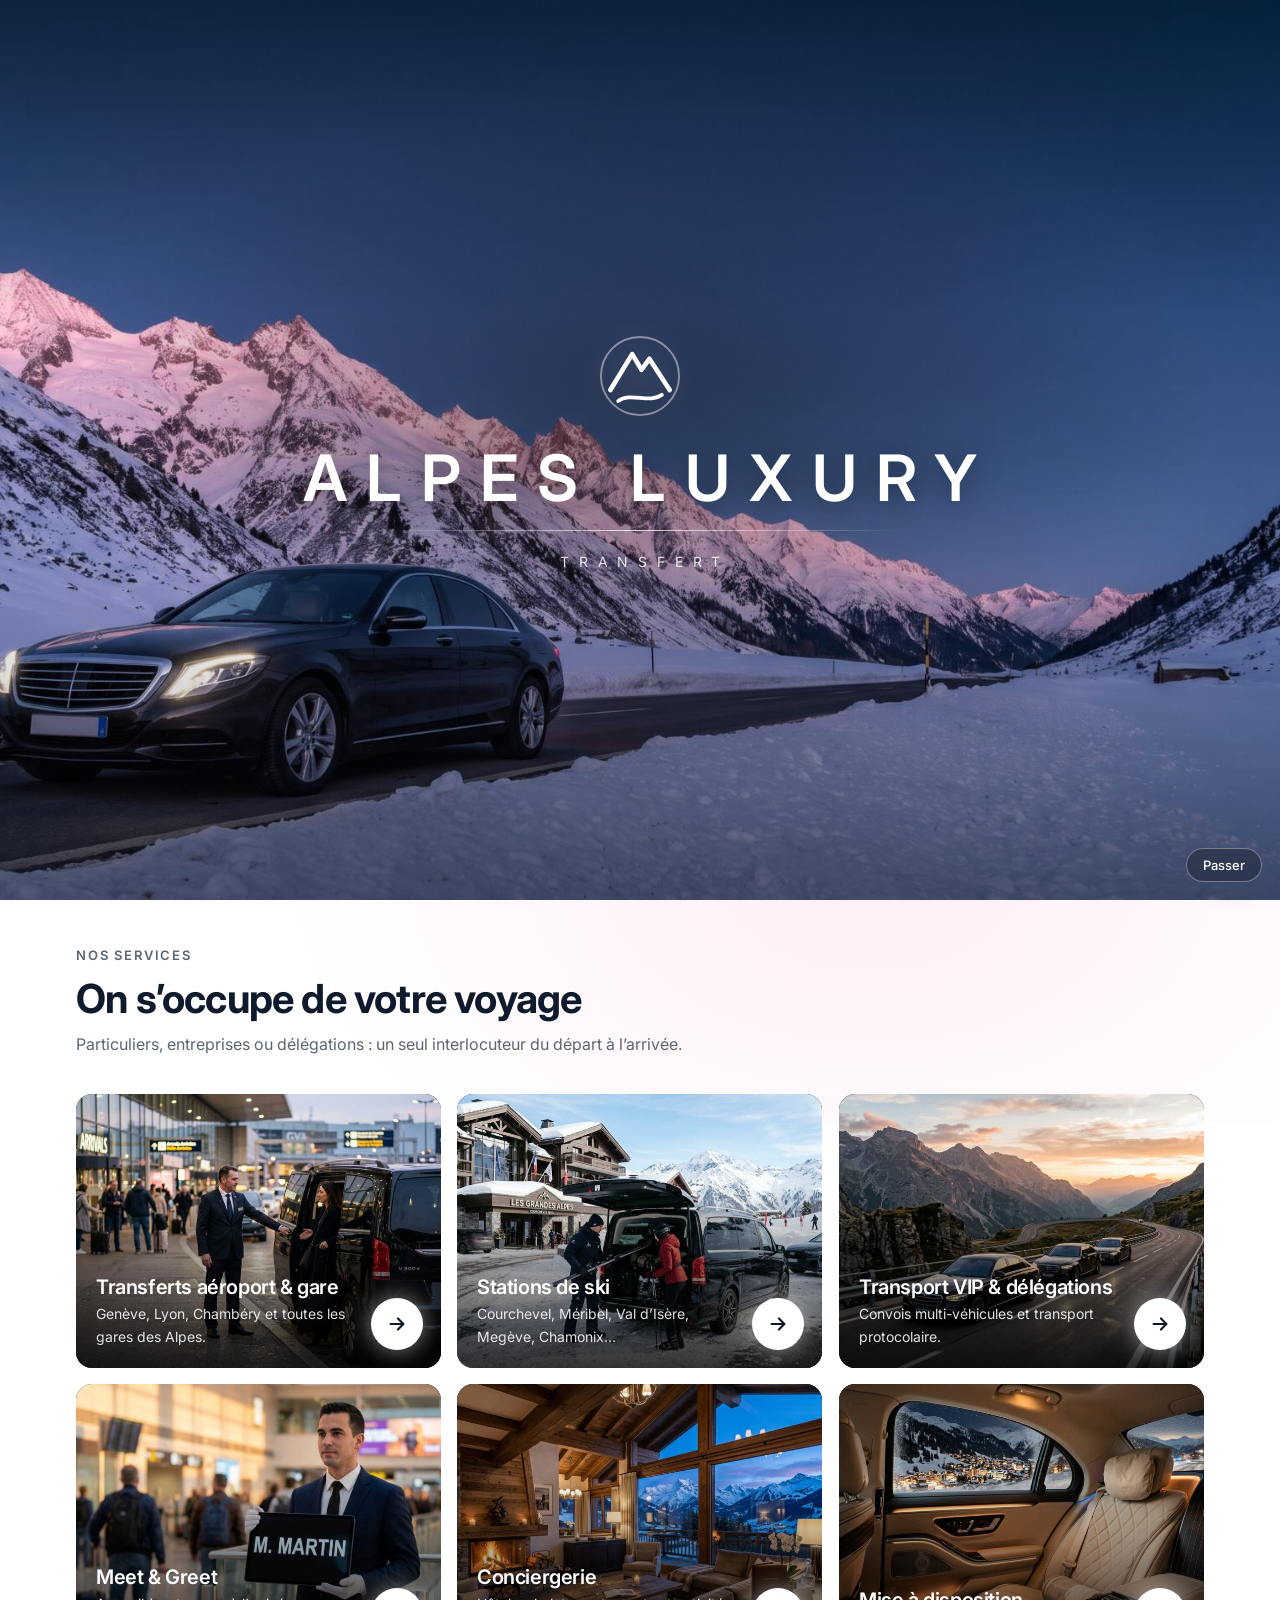
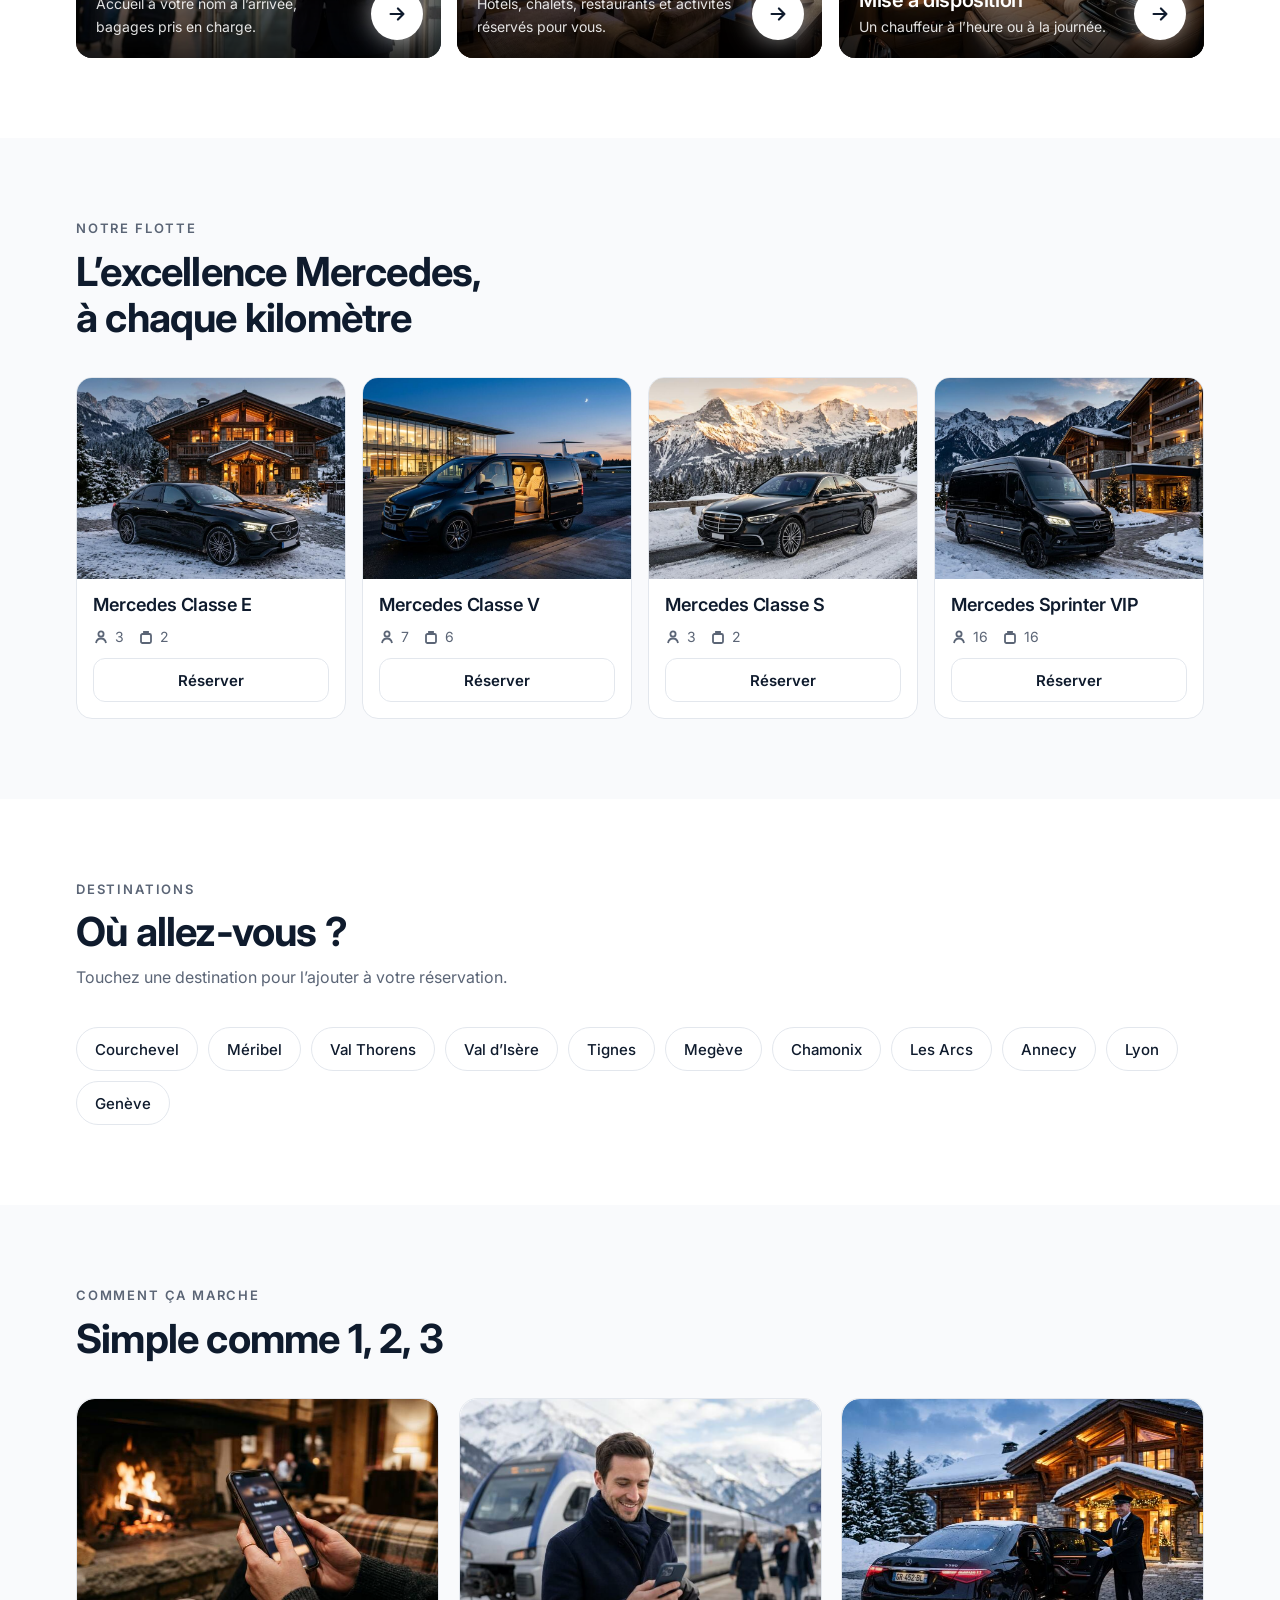
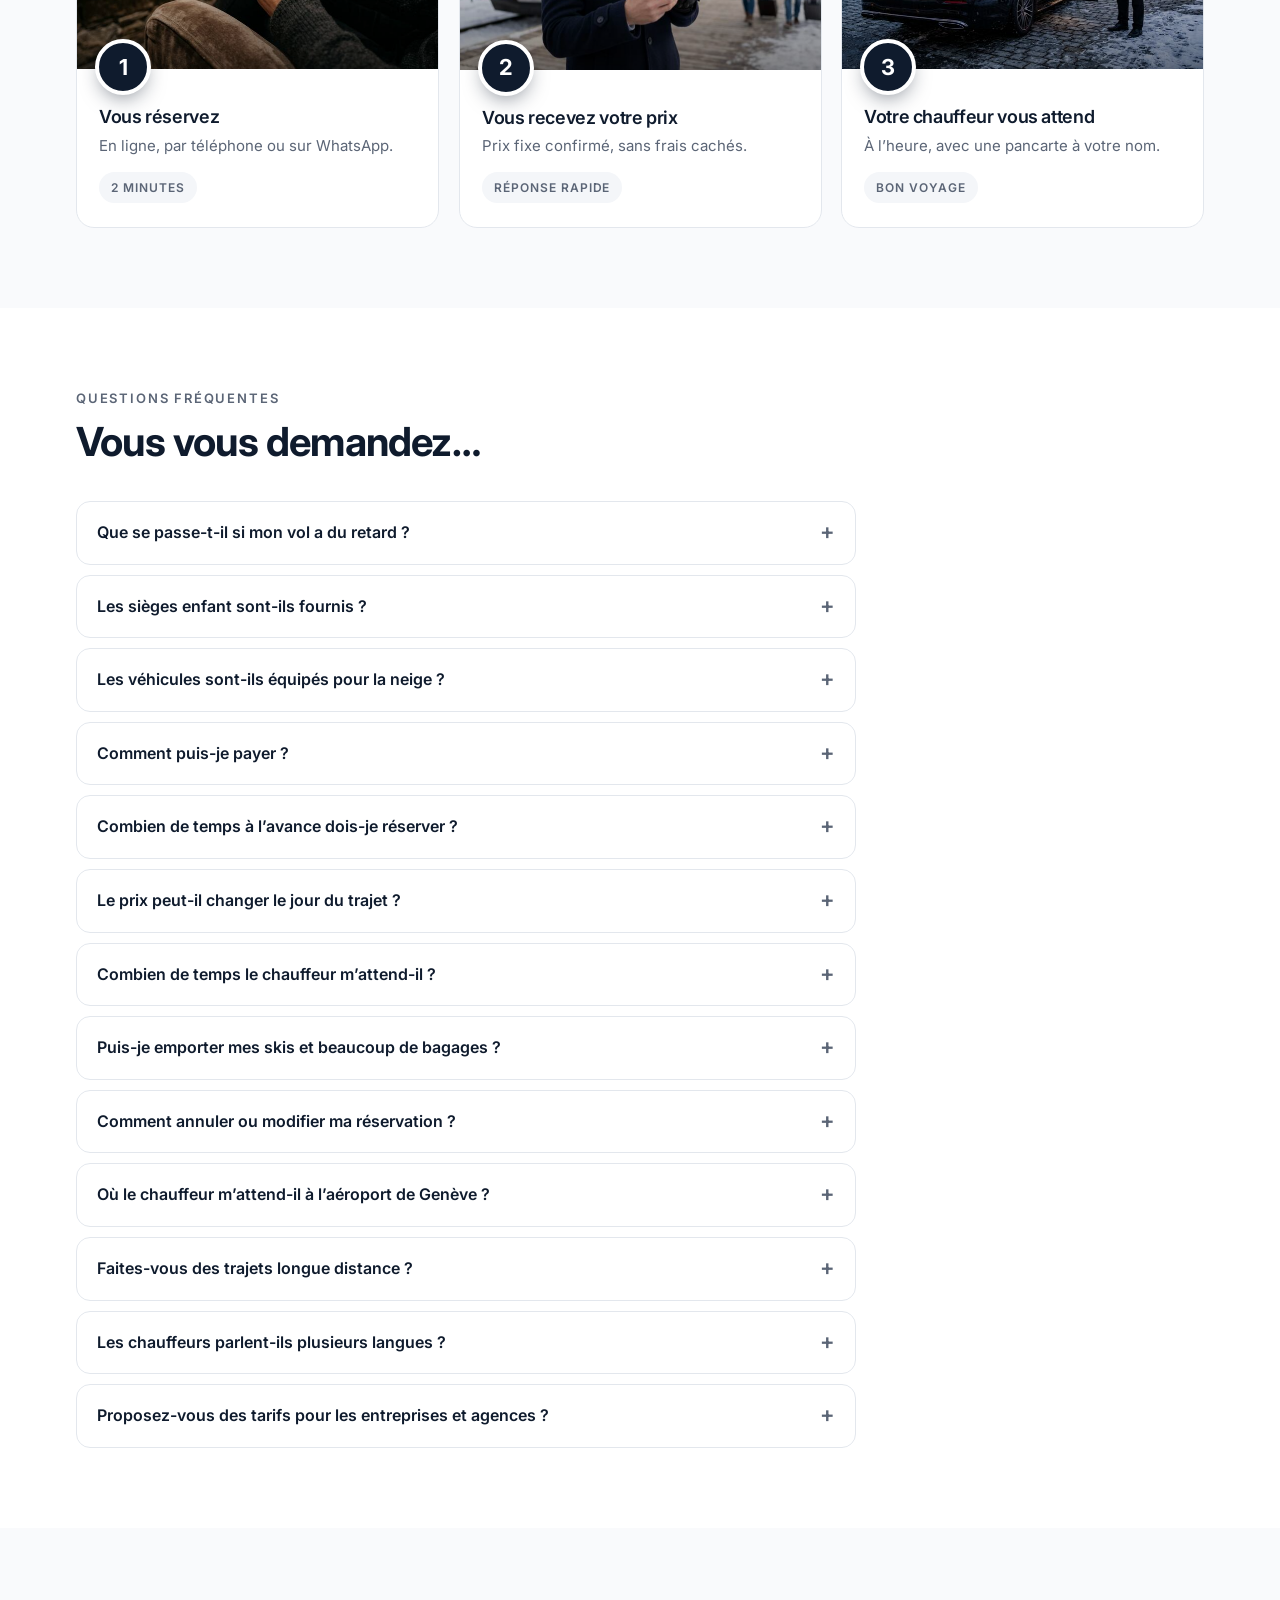
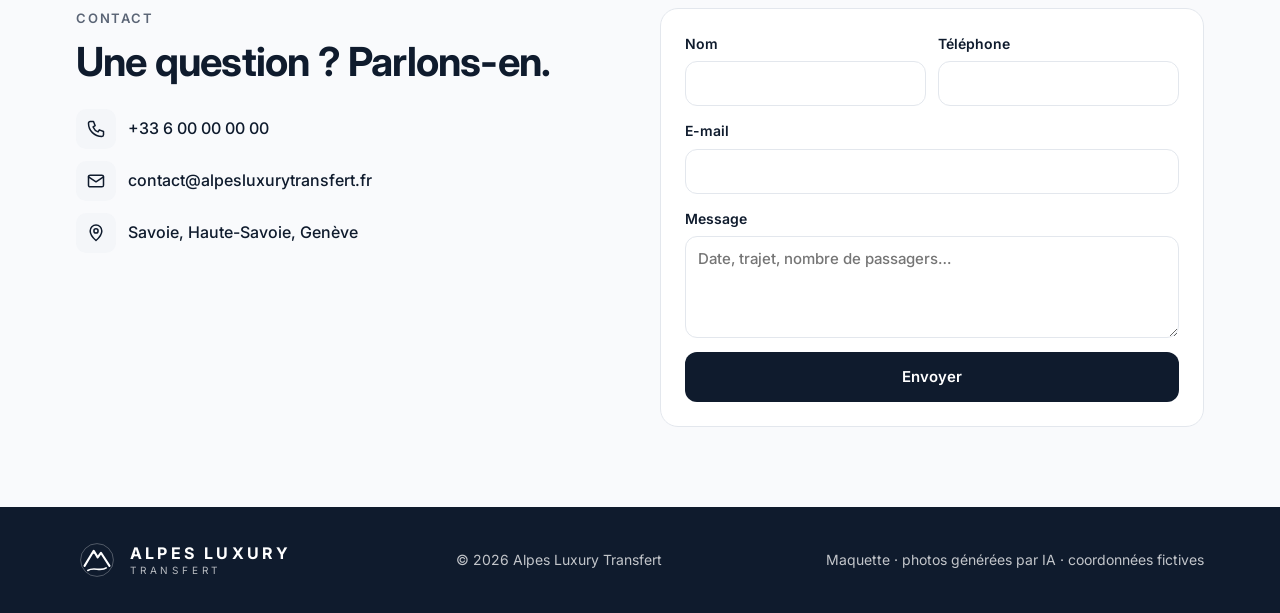
==== commit ac93b999: "Intro avec vraie vidéo d'une Classe S sur route enneigée et nom qui s'agrandit Co-Authored-By: Claud" ====
--- a/maquette/index.html
+++ b/maquette/index.html
@@ -232,35 +232,36 @@
 
 
 /* ===== Intro ===== */
-#intro{position:fixed;inset:0;z-index:200;display:grid;place-items:center;pointer-events:auto;color:#fff}
-#intro .half{position:absolute;left:0;right:0;height:50.5%;background:radial-gradient(120% 90% at 50% 100%,#16243A 0%,#0A101B 60%,#05080E 100%);transition:transform 1s cubic-bezier(.77,0,.18,1)}
-#intro .half.t{top:0;background:radial-gradient(120% 90% at 50% 100%,#16243A 0%,#0A101B 60%,#05080E 100%)}
-#intro .half.b{bottom:0;background:radial-gradient(120% 90% at 50% 0%,#16243A 0%,#0A101B 60%,#05080E 100%)}
-#intro.open .half.t{transform:translateY(-101%)}
-#intro.open .half.b{transform:translateY(101%)}
-#intro .stage{position:relative;z-index:2;display:flex;flex-direction:column;align-items:center;gap:clamp(14px,2.4vw,22px);transition:opacity .5s,transform .8s cubic-bezier(.77,0,.18,1)}
-#intro.open .stage{opacity:0;transform:scale(1.06)}
-#intro .mk{width:clamp(78px,12vw,112px);height:auto;overflow:visible}
+#intro{position:fixed;inset:0;z-index:200;overflow:hidden;background:#05080E;color:#fff;display:grid;place-items:center;transition:opacity 1s ease .2s}
+#intro video,#intro .poster{position:absolute;inset:0;width:100%;height:100%;object-fit:cover}
+#intro .poster{background:url("img/hero-desktop.jpg") 40% center/cover;transform:scaleX(-1)}
+@media (max-width:760px){#intro .poster{background-image:url("img/hero-mobile.jpg");transform:none}}
+#intro video{opacity:0;transform:scale(1.08);transition:opacity 1.2s ease,transform 6s cubic-bezier(.2,.6,.2,1)}
+#intro.play video{opacity:1;transform:scale(1)}
+#intro .veil{position:absolute;inset:0;background:radial-gradient(60% 45% at 50% 45%,rgba(5,8,14,.45),rgba(5,8,14,0) 75%),linear-gradient(180deg,rgba(5,8,14,.45),rgba(5,8,14,0) 35%,rgba(5,8,14,0) 65%,rgba(5,8,14,.45))}
+#intro .stage{position:relative;z-index:2;display:flex;flex-direction:column;align-items:center;gap:clamp(12px,2vw,20px);text-align:center;will-change:transform,opacity}
+#intro .mk{width:clamp(70px,10vw,100px);height:auto;overflow:visible;filter:drop-shadow(0 0 18px rgba(255,255,255,.25))}
 #intro .mk path,#intro .mk circle{fill:none;stroke:#fff;stroke-linecap:round;stroke-linejoin:round}
-#intro .mk .c{stroke-width:1.2;stroke-opacity:.35;stroke-dasharray:160;stroke-dashoffset:160;animation:draw 1.2s .15s cubic-bezier(.6,0,.2,1) forwards}
-#intro .mk .m{stroke-width:3;stroke-dasharray:90;stroke-dashoffset:90;animation:draw 1s .35s cubic-bezier(.6,0,.2,1) forwards}
-#intro .mk .r{stroke-width:2.4;stroke-dasharray:40;stroke-dashoffset:40;animation:draw .7s 1s cubic-bezier(.6,0,.2,1) forwards}
+#intro .mk .c{stroke-width:1.2;stroke-opacity:.45;stroke-dasharray:160;stroke-dashoffset:160}
+#intro .mk .m{stroke-width:3;stroke-dasharray:90;stroke-dashoffset:90}
+#intro .mk .r{stroke-width:2.4;stroke-dasharray:40;stroke-dashoffset:40}
+#intro.play .mk .c{animation:draw 1.3s .3s cubic-bezier(.6,0,.2,1) forwards}
+#intro.play .mk .m{animation:draw 1.1s .5s cubic-bezier(.6,0,.2,1) forwards}
+#intro.play .mk .r{animation:draw .8s 1.1s cubic-bezier(.6,0,.2,1) forwards}
 @keyframes draw{to{stroke-dashoffset:0}}
-#intro .word{position:relative;font-weight:600;letter-spacing:.28em;font-size:clamp(24px,5.4vw,52px);line-height:1;white-space:nowrap;padding-left:.28em}
-#intro .word .dim{color:rgba(255,255,255,.08)}
-#intro .word .lit{position:absolute;inset:0;padding-left:inherit;color:#fff;text-shadow:0 0 24px rgba(255,236,200,.55);clip-path:inset(-60% 100% -60% -10%);animation:lit 1.5s 1.25s cubic-bezier(.45,.05,.2,1) forwards}
-@keyframes lit{to{clip-path:inset(-60% -10% -60% -10%)}}
-#intro .road{position:relative;width:100%;height:clamp(40px,6vw,56px)}
-#intro .road::after{content:"";position:absolute;left:0;right:0;bottom:6px;height:1px;background:linear-gradient(90deg,transparent,rgba(255,255,255,.45),transparent);transform:scaleX(0);animation:line .9s .9s ease-out forwards}
-@keyframes line{to{transform:scaleX(1)}}
-#intro .icar{position:absolute;bottom:4px;left:0;width:clamp(96px,13vw,150px);transform:translateX(-100%);animation:drive 1.5s 1.25s cubic-bezier(.45,.05,.2,1) forwards}
-@keyframes drive{to{transform:translateX(calc(var(--w,600px) - 100%))}}
-#intro .icar svg{display:block;width:100%;height:auto;overflow:visible}
-#intro .beam{position:absolute;left:96%;bottom:28%;width:220%;height:120%;background:linear-gradient(90deg,rgba(255,240,205,.55),rgba(255,240,205,0));clip-path:polygon(0 42%,100% 0,100% 100%,0 58%);filter:blur(2px);transform-origin:left center}
-#intro .tag{font-size:clamp(11px,1.6vw,14px);letter-spacing:.6em;padding-left:.6em;opacity:0;animation:tag .9s 2.35s ease-out forwards;color:rgba(255,255,255,.75)}
-@keyframes tag{from{opacity:0;letter-spacing:.2em}to{opacity:1;letter-spacing:.6em}}
-#intro .skip{position:absolute;z-index:3;right:max(18px,env(safe-area-inset-right,0px));bottom:calc(18px + env(safe-area-inset-bottom,0px));background:none;border:1px solid rgba(255,255,255,.3);color:rgba(255,255,255,.8);border-radius:999px;padding:8px 16px;font:500 13px var(--sans);cursor:pointer;transition:opacity .4s}
-#intro.open .skip{opacity:0}
+#intro .word{font-weight:600;font-size:clamp(26px,6vw,64px);line-height:1;white-space:nowrap;letter-spacing:.05em;padding-left:.05em;opacity:0;filter:blur(10px);text-shadow:0 2px 30px rgba(0,0,0,.45)}
+#intro.play .word{animation:grow 2.4s 1s cubic-bezier(.16,.8,.2,1) forwards}
+@keyframes grow{0%{opacity:0;filter:blur(10px);letter-spacing:.05em;padding-left:.05em;transform:scale(.86)}60%{opacity:1;filter:blur(0)}100%{opacity:1;filter:blur(0);letter-spacing:.3em;padding-left:.3em;transform:scale(1)}}
+#intro .tag{font-size:clamp(11px,1.5vw,14px);letter-spacing:.2em;padding-left:.2em;opacity:0;color:rgba(255,255,255,.85)}
+#intro.play .tag{animation:tag 1.4s 2s ease-out forwards}
+@keyframes tag{to{opacity:1;letter-spacing:.7em;padding-left:.7em}}
+#intro .line{width:0;height:1px;background:linear-gradient(90deg,transparent,rgba(255,255,255,.8),transparent)}
+#intro.play .line{animation:ln 1.6s 1.6s cubic-bezier(.2,.7,.2,1) forwards}
+@keyframes ln{to{width:min(70vw,520px)}}
+#intro.out .stage{animation:zoomout 1.1s cubic-bezier(.7,0,.3,1) forwards}
+@keyframes zoomout{to{transform:scale(3.2);opacity:0;filter:blur(6px)}}
+#intro.out{opacity:0;pointer-events:none}
+#intro .skip{position:absolute;z-index:3;right:max(18px,env(safe-area-inset-right,0px));bottom:calc(18px + env(safe-area-inset-bottom,0px));background:rgba(0,0,0,.25);backdrop-filter:blur(6px);border:1px solid rgba(255,255,255,.35);color:#fff;border-radius:999px;padding:8px 16px;font:500 13px var(--sans);cursor:pointer}
 html.intro-on body{overflow:hidden}
 html.intro-on .hero h1,html.intro-on .hero .lead,html.intro-on .hero .checks,html.intro-on .hero .book{opacity:0;transform:translateY(26px)}
 .hero h1,.hero .lead,.hero .checks,.hero .book{transition:opacity 1s cubic-bezier(.2,.7,.2,1),transform 1.1s cubic-bezier(.2,.7,.2,1)}
@@ -331,14 +332,13 @@
 </head>
 <body>
 <div id="intro" aria-hidden="true" hidden>
-  <div class="half t"></div><div class="half b"></div>
+  <div class="poster"></div>
+  <video id="introVid" muted playsinline preload="auto"></video>
+  <div class="veil"></div>
   <div class="stage">
     <svg class="mk" viewBox="0 0 64 64"><circle class="c" cx="32" cy="32" r="25"/><path class="m" d="M13 41 L27 18 L33 28 L38 21 L51 41"/><path class="r" d="M18 48 C26 42, 38 50, 46 44"/></svg>
-    <div class="word" id="introWord"><span class="dim">ALPES LUXURY</span><span class="lit">ALPES LUXURY</span>
-      <div class="road"><div class="icar"><span class="beam"></span>
-        <svg viewBox="0 0 200 56"><path d="M6 44 C6 38 10 35 20 34 L56 30 C70 19 86 14 106 14 C128 14 144 19 158 28 L186 32 C194 33 197 37 197 42 L196 45 L176 45 A12 12 0 0 0 152 45 L62 45 A12 12 0 0 0 38 45 Z" fill="#0B1220" stroke="rgba(255,255,255,.9)" stroke-width="1.3"/><path d="M64 30 C76 21 90 18 106 18 C124 18 138 22 150 29 Z" fill="rgba(160,190,230,.18)" stroke="rgba(255,255,255,.55)" stroke-width="1"/><path d="M104 18 L104 30 M20 38 L186 38" stroke="rgba(255,255,255,.35)" stroke-width=".8"/><circle cx="50" cy="45" r="9" fill="#05080E" stroke="#fff" stroke-width="1.2"/><circle cx="164" cy="45" r="9" fill="#05080E" stroke="#fff" stroke-width="1.2"/><circle cx="50" cy="45" r="4" fill="none" stroke="rgba(255,255,255,.5)"/><circle cx="164" cy="45" r="4" fill="none" stroke="rgba(255,255,255,.5)"/><rect x="186" y="34" width="9" height="3" rx="1.5" fill="#FFF3D6"/><rect x="5" y="36" width="5" height="3" rx="1.5" fill="#E0413A"/></svg>
-      </div></div>
-    </div>
+    <div class="word">ALPES LUXURY</div>
+    <div class="line"></div>
     <div class="tag">TRANSFERT</div>
   </div>
   <button class="skip" type="button" id="introSkip">Passer</button>
@@ -348,19 +348,20 @@
   var el = document.getElementById('intro'), root = document.documentElement;
   if (matchMedia('(prefers-reduced-motion: reduce)').matches) return;
   el.hidden = false; root.classList.add('intro-on');
-  var w = document.getElementById('introWord');
-  function setW(){ w.style.setProperty('--w', w.offsetWidth + 'px'); var car = w.querySelector(".icar"); car.style.setProperty('--w', w.offsetWidth + 'px'); }
-  setW();
-  var done = false;
+  var v = document.getElementById('introVid');
+  v.src = matchMedia('(max-width: 760px)').matches ? 'video/intro-m.mp4' : 'video/intro.mp4';
+  var started = false, done = false;
+  function start(){ if (started) return; started = true; el.classList.add('play'); setTimeout(finish, 4300); }
   function finish(){
     if (done) return; done = true;
-    el.classList.add('open');
+    el.classList.add('out');
     root.classList.remove('intro-on'); root.classList.add('intro-done');
-    setTimeout(function(){ el.remove(); }, 1100);
-  }
-  setTimeout(finish, 3700);
+    setTimeout(function(){ try { v.pause(); } catch(e){} el.remove(); }, 1300);
+  }
+  v.addEventListener('playing', start);
+  var p = v.play(); if (p && p.catch) p.catch(start);
+  setTimeout(start, 900); /* si la vidéo tarde, l'animation démarre sur la photo */
   document.getElementById('introSkip').addEventListener('click', finish);
-  el.addEventListener('click', function(e){ if (e.target === el || e.target.classList.contains('half')) finish(); });
 })();
 </script>
 
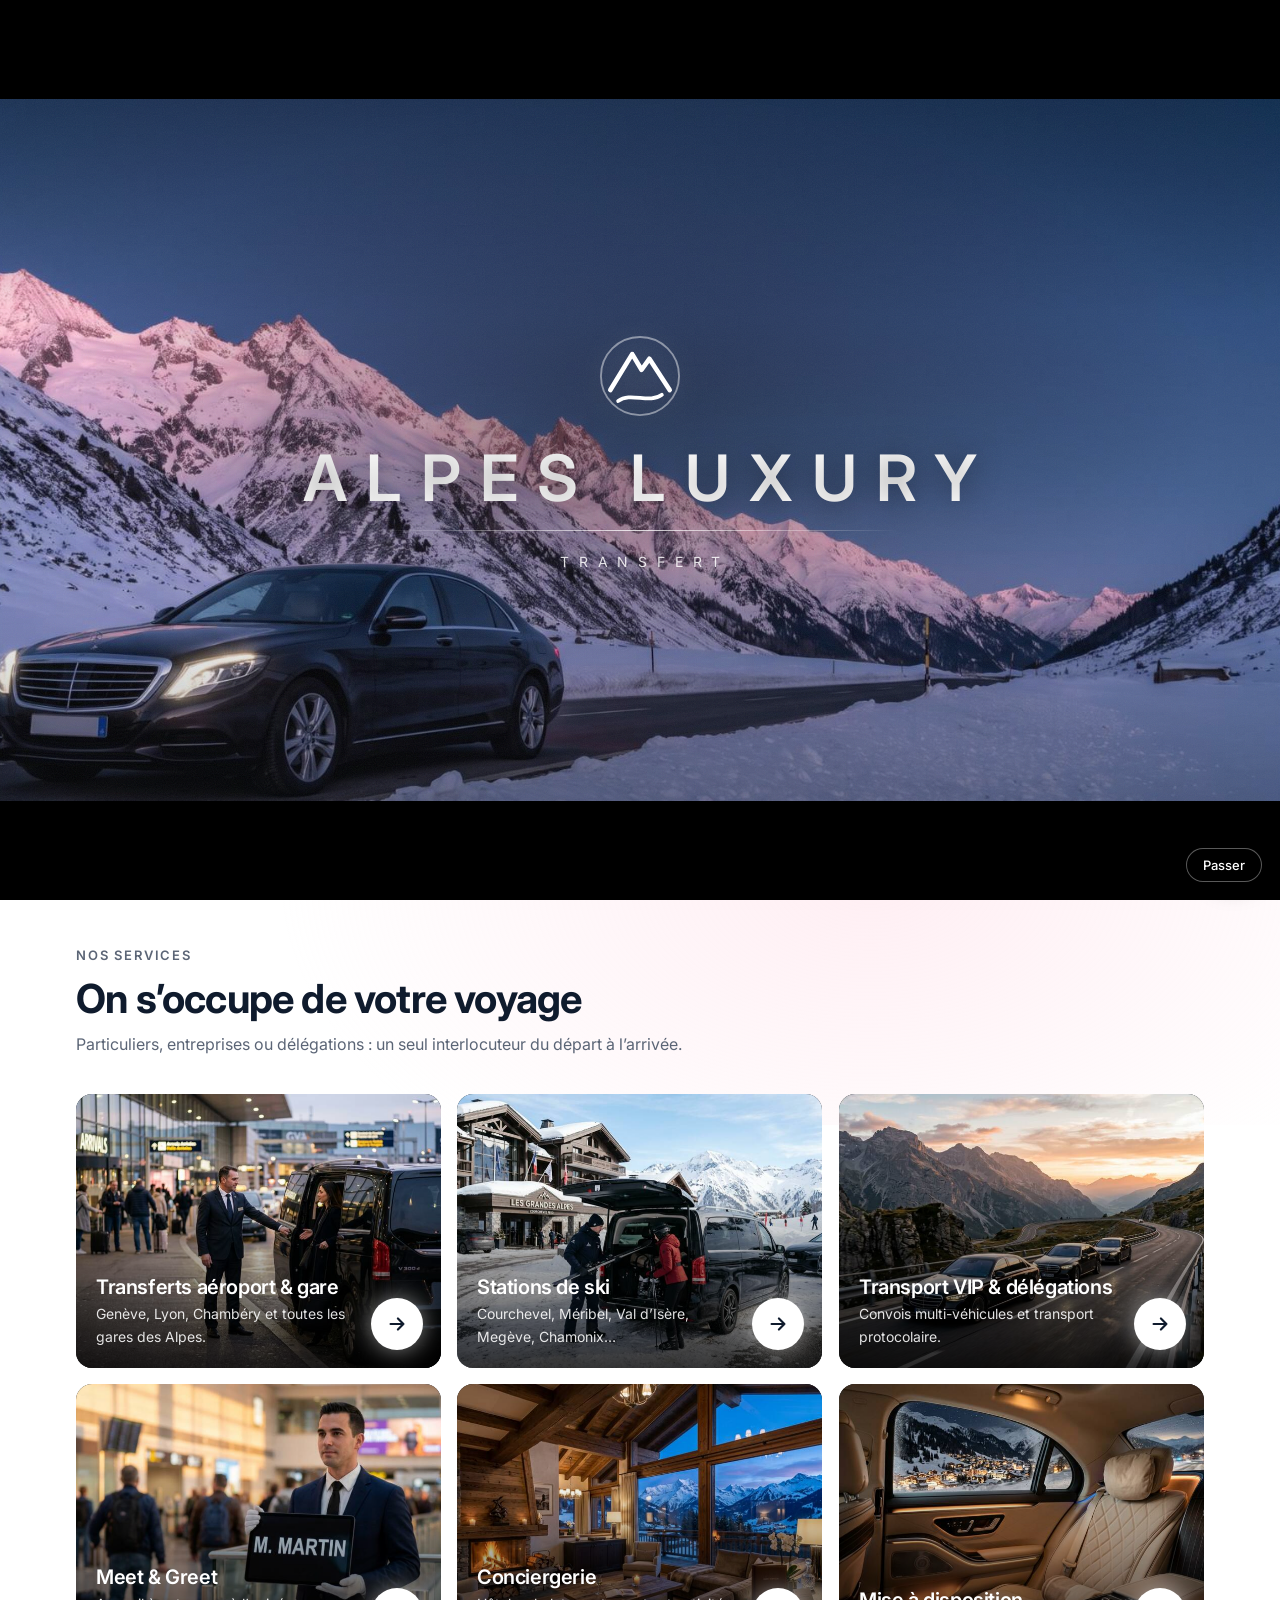
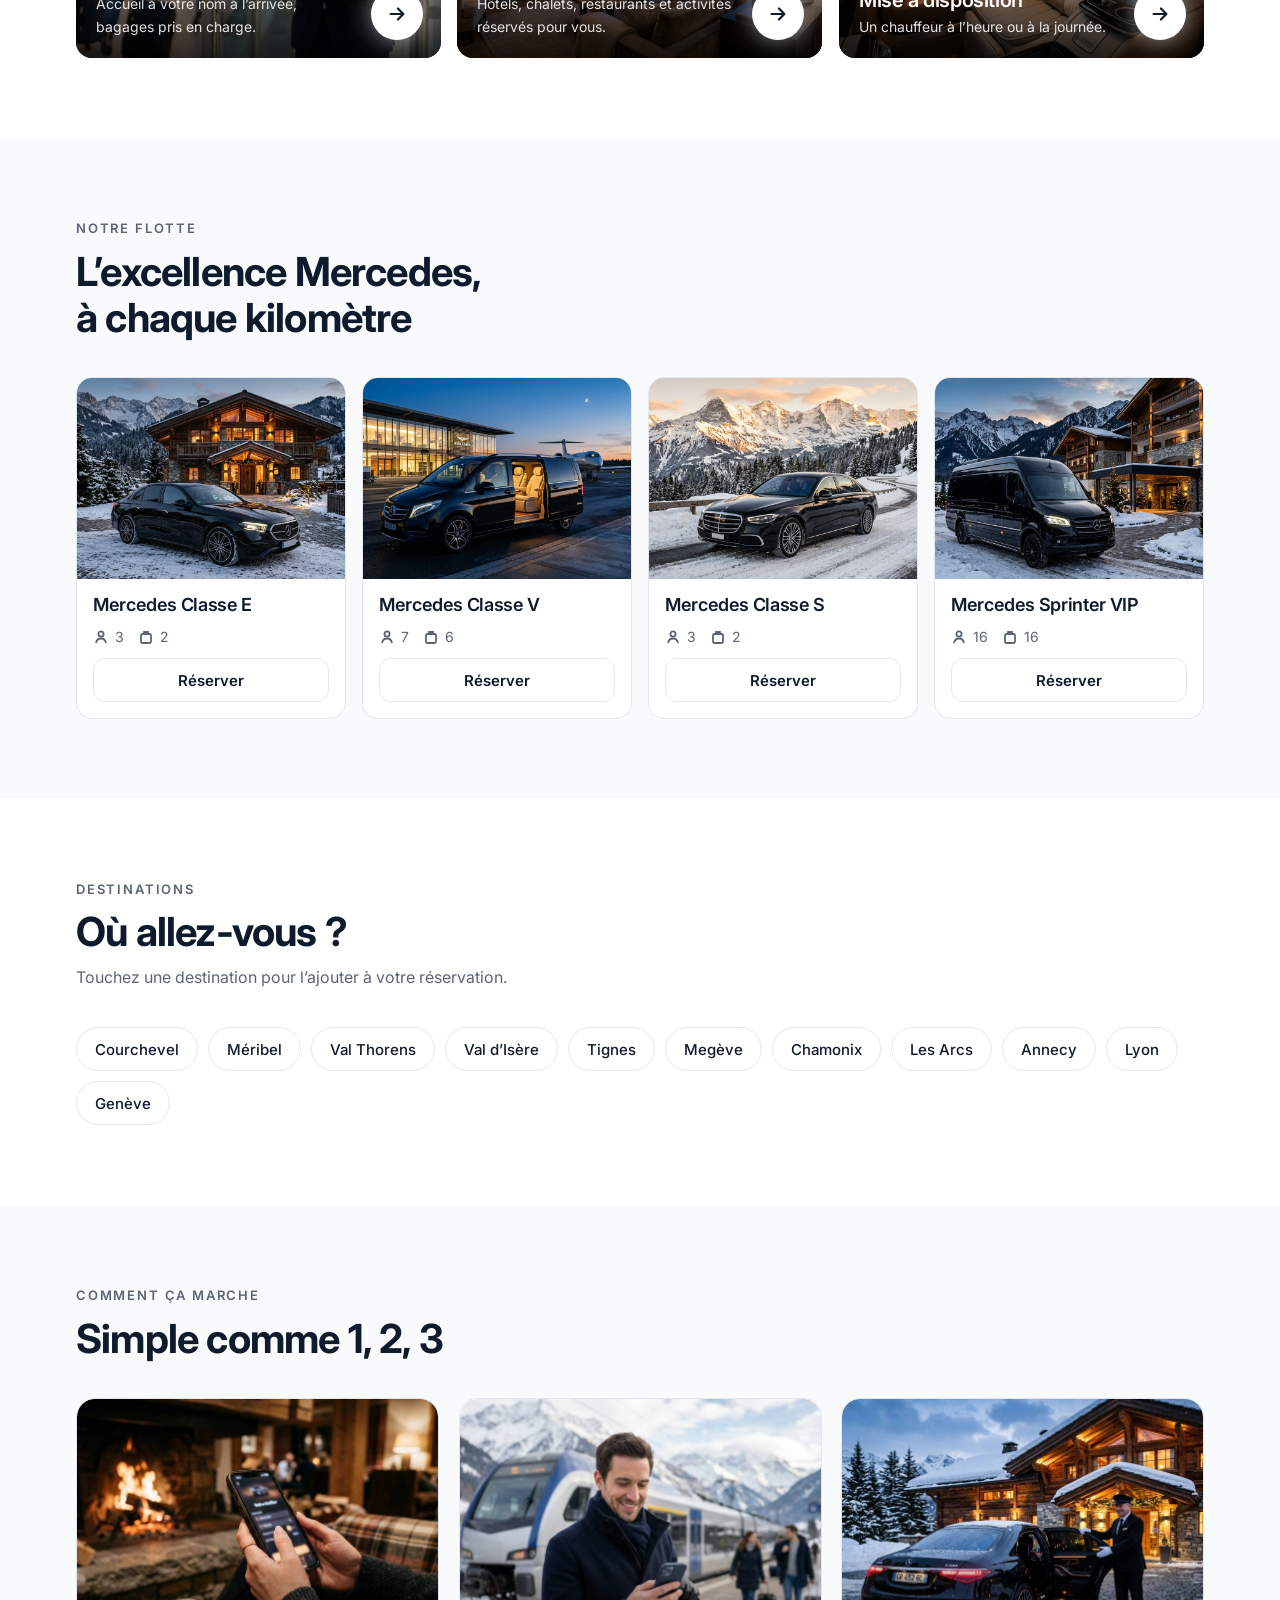
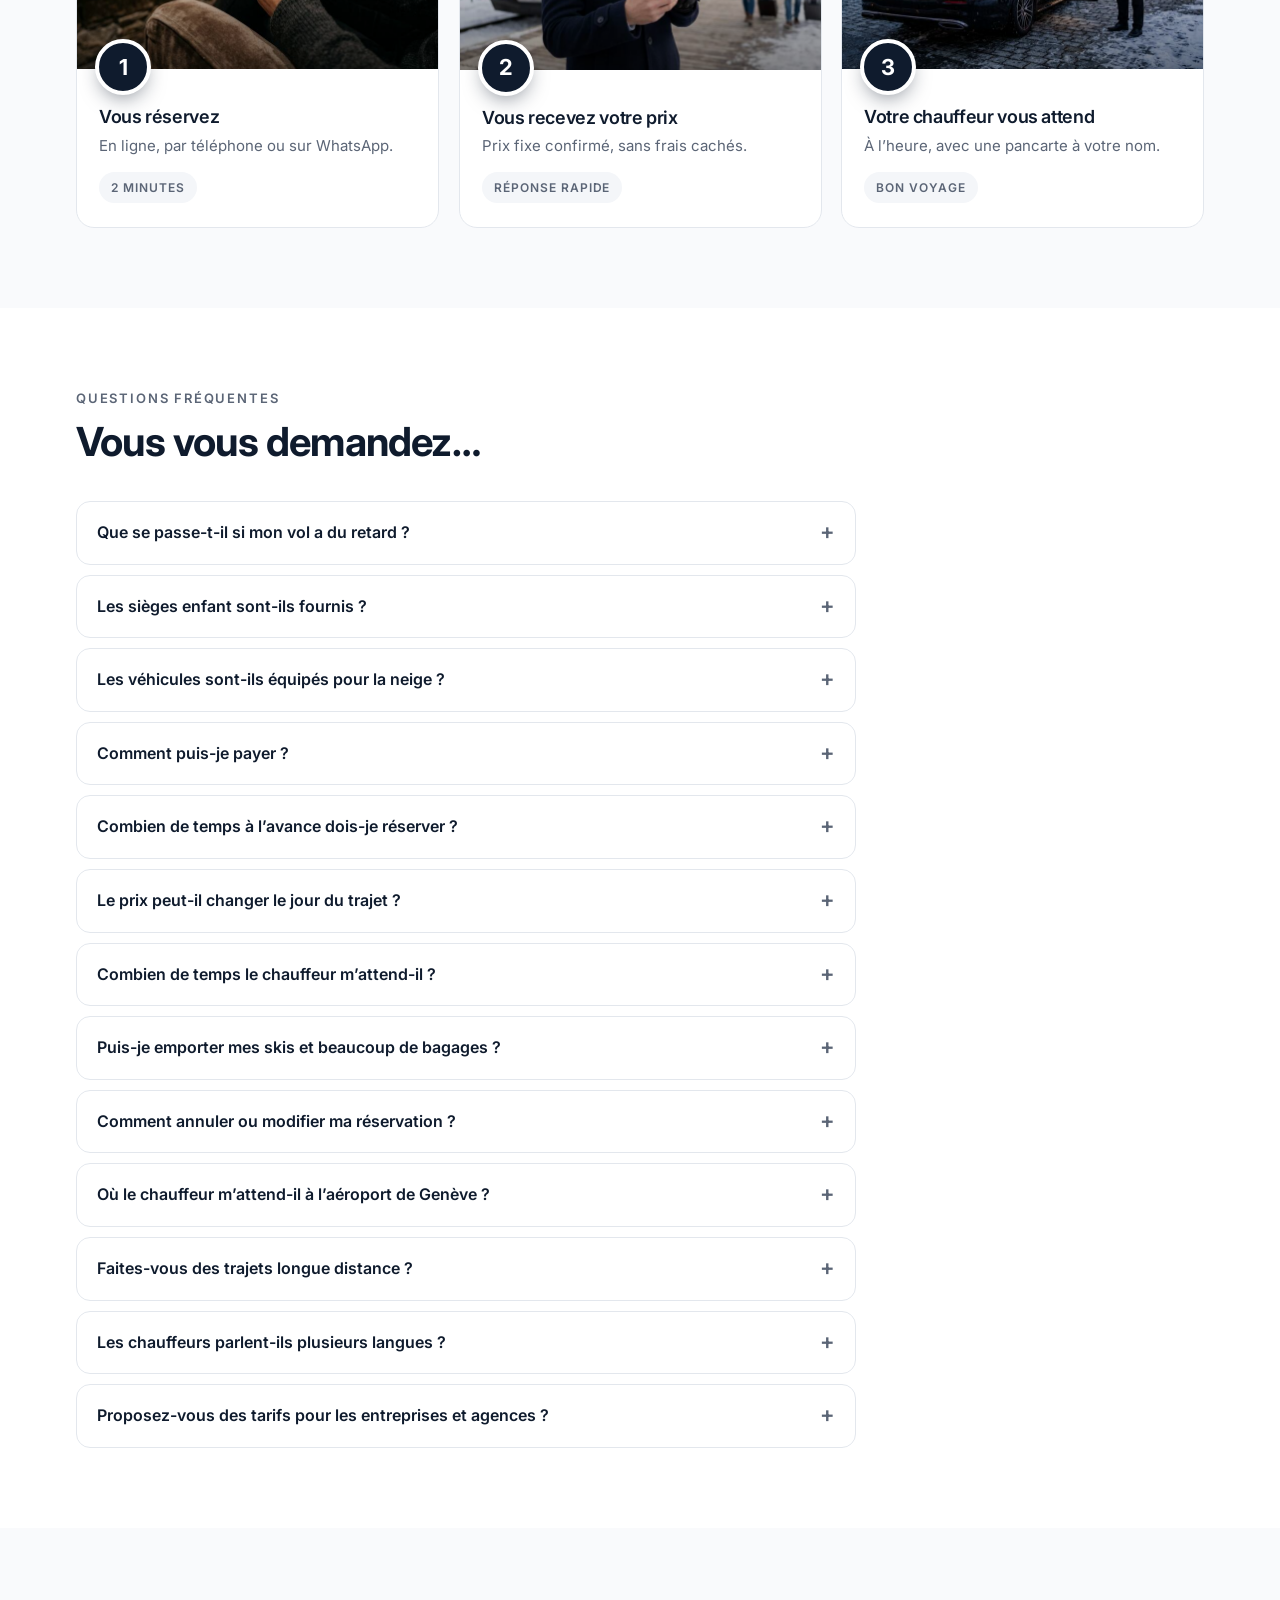
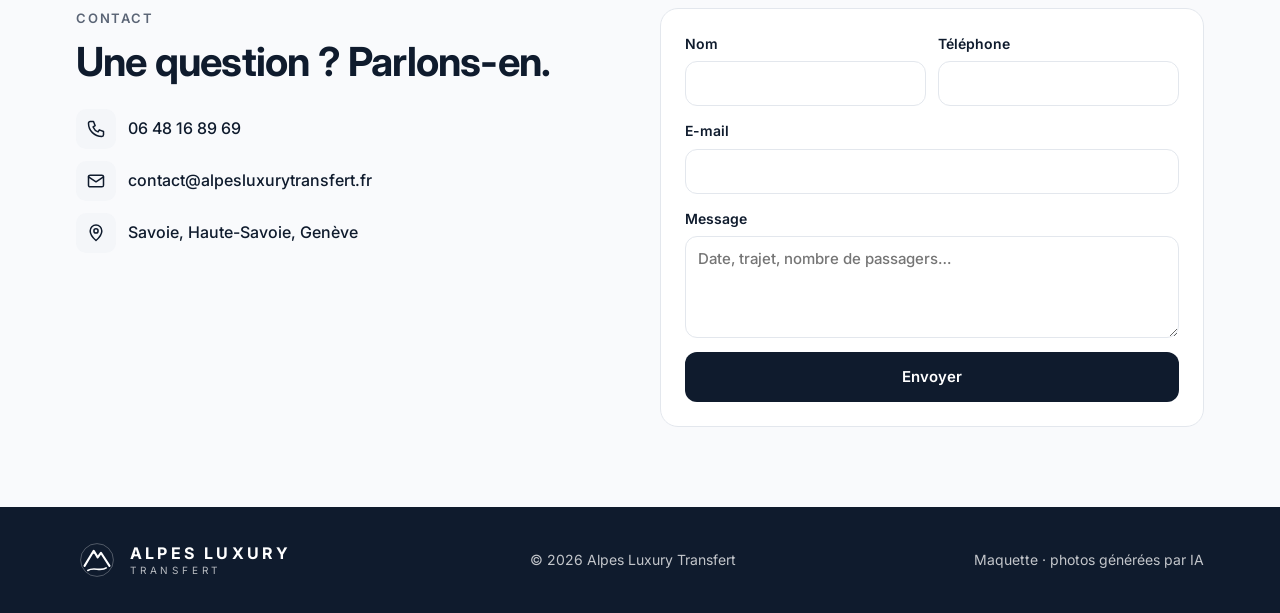
==== commit da1c4ad9: "Propositions d'adresses, prix indicatifs, envoi WhatsApp, vrai numéro, intro cinéma Co-Authored-By: " ====
--- a/maquette/index.html
+++ b/maquette/index.html
@@ -245,7 +245,7 @@
 #intro .mk .c{stroke-width:1.2;stroke-opacity:.45;stroke-dasharray:160;stroke-dashoffset:160}
 #intro .mk .m{stroke-width:3;stroke-dasharray:90;stroke-dashoffset:90}
 #intro .mk .r{stroke-width:2.4;stroke-dasharray:40;stroke-dashoffset:40}
-#intro.play .mk .c{animation:draw 1.3s .3s cubic-bezier(.6,0,.2,1) forwards}
+#intro.play .mk .c{animation:draw 1.3s .5s cubic-bezier(.6,0,.2,1) forwards}
 #intro.play .mk .m{animation:draw 1.1s .5s cubic-bezier(.6,0,.2,1) forwards}
 #intro.play .mk .r{animation:draw .8s 1.1s cubic-bezier(.6,0,.2,1) forwards}
 @keyframes draw{to{stroke-dashoffset:0}}
@@ -253,19 +253,55 @@
 #intro.play .word{animation:grow 2.4s 1s cubic-bezier(.16,.8,.2,1) forwards}
 @keyframes grow{0%{opacity:0;filter:blur(10px);letter-spacing:.05em;padding-left:.05em;transform:scale(.86)}60%{opacity:1;filter:blur(0)}100%{opacity:1;filter:blur(0);letter-spacing:.3em;padding-left:.3em;transform:scale(1)}}
 #intro .tag{font-size:clamp(11px,1.5vw,14px);letter-spacing:.2em;padding-left:.2em;opacity:0;color:rgba(255,255,255,.85)}
-#intro.play .tag{animation:tag 1.4s 2s ease-out forwards}
+#intro.play .tag{animation:tag 1.4s 2.3s ease-out forwards}
 @keyframes tag{to{opacity:1;letter-spacing:.7em;padding-left:.7em}}
 #intro .line{width:0;height:1px;background:linear-gradient(90deg,transparent,rgba(255,255,255,.8),transparent)}
-#intro.play .line{animation:ln 1.6s 1.6s cubic-bezier(.2,.7,.2,1) forwards}
+#intro.play .line{animation:ln 1.6s 1.9s cubic-bezier(.2,.7,.2,1) forwards}
 @keyframes ln{to{width:min(70vw,520px)}}
 #intro.out .stage{animation:zoomout 1.1s cubic-bezier(.7,0,.3,1) forwards}
 @keyframes zoomout{to{transform:scale(3.2);opacity:0;filter:blur(6px)}}
 #intro.out{opacity:0;pointer-events:none}
+#intro .bar{position:absolute;left:0;right:0;height:11vh;background:#000;z-index:3;transition:transform 1.1s cubic-bezier(.77,0,.18,1)}
+@media (max-width:760px){#intro .bar{height:8vh}}
+#intro .bar.t{top:0}#intro .bar.b{bottom:0}
+#intro.out .bar.t{transform:translateY(-100%)}#intro.out .bar.b{transform:translateY(100%)}
+#intro .grain{position:absolute;inset:-50%;z-index:1;pointer-events:none;opacity:.08;background-image:url("data:image/svg+xml,%3Csvg xmlns='http://www.w3.org/2000/svg' width='160' height='160'%3E%3Cfilter id='n'%3E%3CfeTurbulence type='fractalNoise' baseFrequency='.9' numOctaves='2' stitchTiles='stitch'/%3E%3C/filter%3E%3Crect width='100%25' height='100%25' filter='url(%23n)'/%3E%3C/svg%3E");animation:gr .6s steps(4) infinite}
+@keyframes gr{0%{transform:translate(0,0)}25%{transform:translate(-3%,2%)}50%{transform:translate(2%,-3%)}75%{transform:translate(-2%,-1%)}}
+#intro .word{background:linear-gradient(100deg,#fff 0%,#fff 40%,#FFF3D6 50%,#fff 60%,#fff 100%);background-size:250% 100%;background-position:120% 0;-webkit-background-clip:text;background-clip:text;color:transparent}
+#intro.play .word{animation:grow 2.6s 1.2s cubic-bezier(.16,.8,.2,1) forwards,shine 1.6s 3.1s ease-in-out forwards}
+@keyframes shine{to{background-position:-30% 0}}
 #intro .skip{position:absolute;z-index:3;right:max(18px,env(safe-area-inset-right,0px));bottom:calc(18px + env(safe-area-inset-bottom,0px));background:rgba(0,0,0,.25);backdrop-filter:blur(6px);border:1px solid rgba(255,255,255,.35);color:#fff;border-radius:999px;padding:8px 16px;font:500 13px var(--sans);cursor:pointer}
 html.intro-on body{overflow:hidden}
 html.intro-on .hero h1,html.intro-on .hero .lead,html.intro-on .hero .checks,html.intro-on .hero .book{opacity:0;transform:translateY(26px)}
 .hero h1,.hero .lead,.hero .checks,.hero .book{transition:opacity 1s cubic-bezier(.2,.7,.2,1),transform 1.1s cubic-bezier(.2,.7,.2,1)}
 html.intro-done .hero .lead{transition-delay:.12s}html.intro-done .hero .checks{transition-delay:.22s}html.intro-done .hero .book{transition-delay:.3s}
+
+
+/* autocomplete + prix */
+.f{position:relative}
+.ac{position:absolute;left:0;right:0;top:calc(100% + 4px);z-index:30;background:var(--card);border:1px solid var(--line);border-radius:14px;box-shadow:0 18px 40px -12px rgba(15,27,45,.35);padding:6px;max-height:320px;overflow:auto}
+.ac-it{display:flex;align-items:center;gap:10px;width:100%;text-align:left;background:none;border:0;border-radius:10px;padding:10px;color:var(--ink);font:inherit;cursor:pointer}
+.ac-it:hover,.ac-it.on{background:var(--soft)}
+.ac-it svg{width:18px;height:18px;flex:none;stroke:var(--muted);fill:none;stroke-width:2}
+.ac-it span{display:flex;flex-direction:column;min-width:0}
+.ac-it b{font-weight:600;font-size:15px;color:var(--ink);white-space:nowrap;overflow:hidden;text-overflow:ellipsis}
+.ac-it small{font-size:12px;color:var(--muted);font-weight:500}
+[dir="rtl"] .ac-it{text-align:right}
+.price{margin:2px 0 14px;padding:12px;border-radius:14px;background:var(--soft)}
+.pr-h{display:flex;justify-content:space-between;align-items:baseline;gap:8px;margin-bottom:10px;font-weight:600;font-size:14px}
+.pr-h small{color:var(--muted);font-weight:500;font-size:12px}
+.pr-g{display:grid;grid-template-columns:repeat(4,1fr);gap:6px}
+.pr-it{display:flex;flex-direction:column;align-items:center;gap:2px;padding:8px 4px;border-radius:10px;border:1px solid var(--line);background:var(--card);color:var(--ink);font:inherit;cursor:pointer;transition:border-color .2s,transform .15s}
+.pr-it small{font-size:11px;color:var(--muted);white-space:nowrap}
+.pr-it b{font-size:15px;font-variant-numeric:tabular-nums}
+.pr-it.on{border-color:var(--navy);box-shadow:0 0 0 1px var(--navy)}
+:root[data-theme="dark"] .pr-it.on{border-color:#EEF1F5;box-shadow:0 0 0 1px #EEF1F5}
+.pr-n{font-size:11px;color:var(--muted);margin-top:8px}
+@media (max-width:400px){.pr-g{grid-template-columns:1fr 1fr}}
+.done{display:flex;flex-direction:column;gap:4px}
+.d-pr{font-weight:700}
+.btn--wa{margin-top:8px;background:#25D366;color:#fff;height:46px}
+.btn--wa:hover{background:#1EBE5A}
 
 /* fleet */
 .fleet{display:grid;grid-template-columns:repeat(4,1fr);gap:16px}
@@ -335,6 +371,8 @@
   <div class="poster"></div>
   <video id="introVid" muted playsinline preload="auto"></video>
   <div class="veil"></div>
+  <div class="grain"></div>
+  <div class="bar t"></div><div class="bar b"></div>
   <div class="stage">
     <svg class="mk" viewBox="0 0 64 64"><circle class="c" cx="32" cy="32" r="25"/><path class="m" d="M13 41 L27 18 L33 28 L38 21 L51 41"/><path class="r" d="M18 48 C26 42, 38 50, 46 44"/></svg>
     <div class="word">ALPES LUXURY</div>
@@ -351,7 +389,7 @@
   var v = document.getElementById('introVid');
   v.src = matchMedia('(max-width: 760px)').matches ? 'video/intro-m.mp4' : 'video/intro.mp4';
   var started = false, done = false;
-  function start(){ if (started) return; started = true; el.classList.add('play'); setTimeout(finish, 4300); }
+  function start(){ if (started) return; started = true; el.classList.add('play'); setTimeout(finish, 5600); }
   function finish(){
     if (done) return; done = true;
     el.classList.add('out');
@@ -424,6 +462,7 @@
             <div class="in"><select id="car"><option value="Classe E">Classe E</option><option value="Classe V" selected>Classe V</option><option value="Classe S">Classe S</option><option value="Sprinter">Sprinter</option></select></div>
           </label>
         </div>
+        <div class="price" id="price" hidden></div>
         <button class="btn btn--full" type="submit">Recevoir mon prix</button>
         <div class="done" id="done" hidden></div>
       </form>
@@ -543,7 +582,7 @@
         <p class="eyebrow">Contact</p>
         <h2>Une question ? Parlons-en.</h2>
         <ul class="clist">
-          <li><span class="ic"><svg viewBox="0 0 24 24"><path d="M5 3h4l2 5-2.5 1.5a11 11 0 0 0 6 6L16 13l5 2v4a2 2 0 0 1-2 2A16 16 0 0 1 3 5a2 2 0 0 1 2-2"/></svg></span><a href="tel:+33600000000">+33 6 00 00 00 00</a></li>
+          <li><span class="ic"><svg viewBox="0 0 24 24"><path d="M5 3h4l2 5-2.5 1.5a11 11 0 0 0 6 6L16 13l5 2v4a2 2 0 0 1-2 2A16 16 0 0 1 3 5a2 2 0 0 1 2-2"/></svg></span><a href="tel:+33648168969">06 48 16 89 69</a></li>
           <li><span class="ic"><svg viewBox="0 0 24 24"><rect x="3" y="5" width="18" height="14" rx="2"/><path d="M3 7l9 6 9-6"/></svg></span>contact@alpesluxurytransfert.fr</li>
           <li><span class="ic"><svg viewBox="0 0 24 24"><path d="M12 21s-7-6.2-7-11.5A7 7 0 0 1 19 9.5C19 14.8 12 21 12 21z"/><circle cx="12" cy="9.5" r="2.5"/></svg></span>Savoie, Haute-Savoie, Genève</li>
         </ul>
@@ -564,10 +603,10 @@
 <div id="svcpage" hidden></div>
 
 <footer>
-  <div class="container"><a class="logo" href="#top"><svg class="mark" viewBox="0 0 64 64" aria-hidden="true"><circle cx="32" cy="32" r="25" fill="none" stroke="currentColor" stroke-opacity=".3" stroke-width="1.4"/><path d="M13 41 L27 18 L33 28 L38 21 L51 41" fill="none" stroke="currentColor" stroke-width="3.2" stroke-linejoin="round" stroke-linecap="round"/><path d="M24 23.2 L27 18 L30.2 23.4 L27.6 22 Z" fill="currentColor"/><path d="M18 48 C26 42, 38 50, 46 44" fill="none" stroke="currentColor" stroke-width="2.4" stroke-linecap="round"/></svg><span><b>ALPES LUXURY</b><small>TRANSFERT</small></span></a><span>© 2026 Alpes Luxury Transfert</span><span>Maquette · photos générées par IA · coordonnées fictives</span></div>
+  <div class="container"><a class="logo" href="#top"><svg class="mark" viewBox="0 0 64 64" aria-hidden="true"><circle cx="32" cy="32" r="25" fill="none" stroke="currentColor" stroke-opacity=".3" stroke-width="1.4"/><path d="M13 41 L27 18 L33 28 L38 21 L51 41" fill="none" stroke="currentColor" stroke-width="3.2" stroke-linejoin="round" stroke-linecap="round"/><path d="M24 23.2 L27 18 L30.2 23.4 L27.6 22 Z" fill="currentColor"/><path d="M18 48 C26 42, 38 50, 46 44" fill="none" stroke="currentColor" stroke-width="2.4" stroke-linecap="round"/></svg><span><b>ALPES LUXURY</b><small>TRANSFERT</small></span></a><span>© 2026 Alpes Luxury Transfert</span><span>Maquette · photos générées par IA</span></div>
 </footer>
 
-<a class="wa" href="https://wa.me/33600000000" aria-label="Nous écrire sur WhatsApp">
+<a class="wa" href="https://wa.me/33648168969" aria-label="Nous écrire sur WhatsApp">
   <svg viewBox="0 0 32 32"><path d="M16 3C9 3 3.3 8.6 3.3 15.6c0 2.4.7 4.7 1.9 6.7L3 29l6.9-2.1c1.9 1 4 1.6 6.1 1.6 7 0 12.7-5.7 12.7-12.7S23 3 16 3zm0 23.2c-1.9 0-3.8-.5-5.4-1.5l-.4-.2-4.1 1.2 1.2-4-.3-.4a10.4 10.4 0 0 1-1.6-5.6C5.4 9.8 10.1 5.2 16 5.2s10.6 4.7 10.6 10.5S21.9 26.2 16 26.2zm5.8-7.8c-.3-.2-1.9-.9-2.2-1-.3-.1-.5-.2-.7.2l-1 1.2c-.2.2-.4.2-.7.1-.3-.2-1.3-.5-2.6-1.6-1-.8-1.6-1.9-1.8-2.2-.2-.3 0-.5.1-.6l.5-.6.3-.5c.1-.2 0-.4 0-.5l-1-2.4c-.3-.6-.5-.5-.7-.5h-.6c-.2 0-.5.1-.8.4-.3.3-1 1-1 2.5s1.1 2.9 1.2 3.1c.2.2 2.1 3.2 5.1 4.5 2.5 1 3 .8 3.6.7.6-.1 1.9-.8 2.1-1.5.3-.7.3-1.3.2-1.5-.1-.1-.3-.2-.6-.3z"/></svg>
 </a>
 
@@ -616,6 +655,7 @@
       document.getElementById('done').hidden = true;
       if (!document.getElementById('svcpage').hidden && typeof route === 'function') route();
       applyLang();
+      if (window.__syncAddr) window.__syncAddr();
     });
   });
 
@@ -707,12 +747,145 @@
   tRet.addEventListener('click', function(){ setTab(true); });
 
   var car = document.getElementById('car'), to = document.getElementById('to');
+  /* ===== Adresses : propositions + prix indicatifs ===== */
+  var PLACES = [
+    ['Aéroport de Genève','Aéroport',46.2381,6.1090],['Aéroport de Lyon Saint-Exupéry','Aéroport',45.7256,5.0811],
+    ['Aéroport de Chambéry','Aéroport',45.6381,5.8803],['Gare de Genève Cornavin','Gare',46.2102,6.1424],
+    ['Gare de Moûtiers','Gare',45.4846,6.5313],['Gare de Bourg-Saint-Maurice','Gare',45.6185,6.7695],
+    ['Gare d’Annecy','Gare',45.9020,6.1218],['Gare de Lyon Part-Dieu','Gare',45.7606,4.8597],
+    ['Courchevel 1850','Station de ski',45.4154,6.6346],['Courchevel 1650 Moriond','Station de ski',45.4089,6.6500],
+    ['Méribel','Station de ski',45.3967,6.5656],['Val Thorens','Station de ski',45.2979,6.5800],
+    ['Les Menuires','Station de ski',45.3233,6.5378],['Val d’Isère','Station de ski',45.4481,6.9806],
+    ['Tignes','Station de ski',45.4689,6.9061],['Les Arcs','Station de ski',45.5725,6.8297],
+    ['La Plagne','Station de ski',45.5070,6.6773],['Megève','Station de ski',45.8567,6.6175],
+    ['Chamonix-Mont-Blanc','Station de ski',45.9237,6.8694],['Saint-Gervais-les-Bains','Station de ski',45.8920,6.7125],
+    ['Les Gets','Station de ski',46.1586,6.6700],['Morzine','Station de ski',46.1792,6.7089],
+    ['Avoriaz','Station de ski',46.1919,6.7740],['Flaine','Station de ski',46.0058,6.6893],
+    ['La Clusaz','Station de ski',45.9047,6.4237],['Verbier','Station de ski · Suisse',46.0961,7.2286],
+    ['Crans-Montana','Station de ski · Suisse',46.3110,7.4810],['Zermatt (gare de Täsch)','Station de ski · Suisse',46.0690,7.7790],
+    ['Annecy centre','Ville',45.8992,6.1294],['Lyon centre','Ville',45.7640,4.8357],['Genève centre','Ville',46.2044,6.1432],
+    ['Chambéry centre','Ville',45.5646,5.9178]
+  ];
+  var RATES = {'Classe E':[2.3,90],'Classe V':[2.7,110],'Classe S':[3.6,160],'Sprinter':[4.2,220]};
+  function norm(t){ return (t || '').toLowerCase().normalize('NFD').replace(/[̀-ͯ]/g,'').replace(/[’']/g,' '); }
+  function km(a, b){
+    var R = 6371, r = Math.PI/180, dLa = (b[0]-a[0])*r, dLo = (b[1]-a[1])*r;
+    var h = Math.sin(dLa/2)*Math.sin(dLa/2) + Math.cos(a[0]*r)*Math.cos(b[0]*r)*Math.sin(dLo/2)*Math.sin(dLo/2);
+    return 2*R*Math.asin(Math.sqrt(h)) * 1.38; /* distance route ≈ vol d'oiseau × 1,38 */
+  }
+  function findLocal(v){
+    var n = norm(v).trim(); if (!n) return null;
+    for (var i = 0; i < PLACES.length; i++) if (norm(PLACES[i][0]) === n || norm(tr(PLACES[i][0])) === n) return [PLACES[i][2], PLACES[i][3]];
+    if (n.length >= 4) for (var j = 0; j < PLACES.length; j++) if (norm(PLACES[j][0]).indexOf(n) === 0 || norm(tr(PLACES[j][0])).indexOf(n) === 0) return [PLACES[j][2], PLACES[j][3]];
+    return null;
+  }
+
+  function autocomplete(input){
+    var box = document.createElement('div'); box.className = 'ac'; box.hidden = true; box.setAttribute('role','listbox');
+    input.closest('.f').appendChild(box);
+    input.setAttribute('autocomplete','off');
+    var timer = null, items = [], active = -1, seq = 0;
+    function render(list){
+      items = list; active = -1; box.innerHTML = '';
+      if (!list.length){ box.hidden = true; return; }
+      list.forEach(function(it, i){
+        var b = document.createElement('button'); b.type = 'button'; b.className = 'ac-it'; b.setAttribute('role','option');
+        b.innerHTML = '<svg viewBox="0 0 24 24"><path d="M12 21s-7-6.2-7-11.5A7 7 0 0 1 19 9.5C19 14.8 12 21 12 21z"/><circle cx="12" cy="9.5" r="2.5"/></svg><span><b></b><small></small></span>';
+        b.querySelector('b').textContent = it.name; b.querySelector('small').textContent = it.sub;
+        b.addEventListener('mousedown', function(e){ e.preventDefault(); pick(i); });
+        box.appendChild(b);
+      });
+      box.hidden = false;
+    }
+    function pick(i){
+      var it = items[i]; if (!it) return;
+      input.value = it.name; input._ll = it.ll; box.hidden = true; updatePrice();
+    }
+    function local(q){
+      var n = norm(q).trim(); if (!n) return PLACES.slice(0, 6).map(toIt);
+      return PLACES.filter(function(p){ return norm(p[0] + ' ' + p[1]).indexOf(n) > -1; }).slice(0, 6).map(toIt);
+    }
+    function toIt(p){ return {name: p[0], sub: p[1], ll: [p[2], p[3]]}; }
+    input.addEventListener('input', function(){
+      input._ll = findLocal(input.value); updatePrice();
+      var q = input.value, mine = ++seq, loc = local(q);
+      render(loc);
+      clearTimeout(timer);
+      if (q.trim().length < 3) return;
+      timer = setTimeout(function(){
+        fetch('https://photon.komoot.io/api/?limit=6&lang=fr&lat=45.9&lon=6.5&q=' + encodeURIComponent(q))
+          .then(function(r){ return r.json(); })
+          .then(function(d){
+            if (mine !== seq) return;
+            var web = (d.features || []).map(function(f){
+              var p = f.properties || {}, c = f.geometry.coordinates;
+              var name = [p.name, p.housenumber && p.street ? p.housenumber + ' ' + p.street : p.street].filter(Boolean).join(', ') || p.city;
+              var sub = [p.postcode, p.city || p.county, p.country].filter(Boolean).join(' · ');
+              return {name: name, sub: sub, ll: [c[1], c[0]]};
+            }).filter(function(x){ return x.name; });
+            render(loc.slice(0, 3).concat(web).slice(0, 7));
+          }).catch(function(){ /* hors ligne ou bloqué : on garde les propositions locales */ });
+      }, 250);
+    });
+    input.addEventListener('focus', function(){ render(local(input.value)); });
+    input.addEventListener('blur', function(){ setTimeout(function(){ box.hidden = true; }, 150); });
+    input.addEventListener('keydown', function(e){
+      if (box.hidden) return;
+      var bs = box.querySelectorAll('.ac-it');
+      if (e.key === 'ArrowDown' || e.key === 'ArrowUp'){
+        e.preventDefault(); active = (active + (e.key === 'ArrowDown' ? 1 : -1) + bs.length) % bs.length;
+        bs.forEach(function(b, i){ b.classList.toggle('on', i === active); });
+      } else if (e.key === 'Enter' && active > -1){ e.preventDefault(); pick(active); }
+      else if (e.key === 'Escape'){ box.hidden = true; }
+    });
+    input._ll = findLocal(input.value);
+  }
+  var fromIn = document.getElementById('from');
+  autocomplete(fromIn); autocomplete(to);
+
+  var priceBox = document.getElementById('price');
+  function prices(){
+    if (!fromIn._ll || !to._ll) return null;
+    var d = Math.max(5, km(fromIn._ll, to._ll)), ret = !document.getElementById('retRow').hidden, out = {};
+    Object.keys(RATES).forEach(function(k){
+      var p = Math.max(RATES[k][1], d * RATES[k][0]); if (ret) p *= 2;
+      out[k] = Math.round(p / 5) * 5;
+    });
+    return {d: Math.round(d), p: out, ret: ret};
+  }
+  function updatePrice(){
+    var r = prices();
+    if (!r){ priceBox.hidden = true; return; }
+    priceBox.innerHTML = '';
+    var h = document.createElement('div'); h.className = 'pr-h';
+    h.innerHTML = '<span></span><small></small>';
+    h.querySelector('span').textContent = T('@pr_title');
+    h.querySelector('small').textContent = '≈ ' + r.d + ' km' + (r.ret ? ' · ' + T('@pr_ret') : '');
+    priceBox.appendChild(h);
+    var g = document.createElement('div'); g.className = 'pr-g';
+    Object.keys(r.p).forEach(function(k){
+      var b = document.createElement('button'); b.type = 'button'; b.className = 'pr-it' + (car.value === k ? ' on' : '');
+      b.innerHTML = '<small></small><b></b>';
+      b.querySelector('small').textContent = tr(k); b.querySelector('b').textContent = r.p[k].toLocaleString('fr-FR') + ' €';
+      b.addEventListener('click', function(){ car.value = k; updatePrice(); });
+      g.appendChild(b);
+    });
+    priceBox.appendChild(g);
+    var n = document.createElement('p'); n.className = 'pr-n'; n.textContent = T('@pr_note');
+    priceBox.appendChild(n);
+    priceBox.hidden = false;
+  }
+  car.addEventListener('change', updatePrice);
+  document.getElementById('t-one').addEventListener('click', updatePrice);
+  document.getElementById('t-ret').addEventListener('click', updatePrice);
+  window.__updatePrice = updatePrice;
+  window.__syncAddr = function(){ fromIn._ll = findLocal(fromIn.value); to._ll = findLocal(to.value); updatePrice(); };
   function goBook(){ document.getElementById('book').scrollIntoView({behavior: reduce ? 'auto' : 'smooth', block:'center'}); }
   document.querySelectorAll('.car').forEach(function(c){
     c.querySelector('button').addEventListener('click', function(){ car.value = c.dataset.car; goBook(); });
   });
   document.querySelectorAll('.dest button').forEach(function(b){
-    b.addEventListener('click', function(){ to.value = b.textContent; goBook(); setTimeout(function(){ to.focus({preventScroll:true}); }, 400); });
+    b.addEventListener('click', function(){ to.value = b.textContent; window.__syncAddr(); goBook(); setTimeout(function(){ to.focus({preventScroll:true}); }, 400); });
   });
 
   document.getElementById('book').addEventListener('submit', function(e){
@@ -725,7 +898,14 @@
     var b = document.createElement('b'); b.textContent = tr(car.value) + ' · ' + document.getElementById('pax').value + ' ' + T('@pax');
     var fv = document.getElementById('flight').value.trim().toUpperCase();
     var s = document.createElement('span'); s.textContent = from + ' → ' + dest + ' · ' + when + (fv ? ' · ' + T('@fl', {x: fv}) : '') + '. ' + T('@book_mock');
-    d.append(b, s); d.hidden = false;
+    d.append(b, s);
+    var r = prices();
+    if (r){ var pp = document.createElement('span'); pp.className = 'd-pr'; pp.textContent = T('@pr_title') + ' : ' + r.p[car.value].toLocaleString('fr-FR') + ' €'; d.append(pp); }
+    var msg = 'Bonjour, je souhaite réserver un transfert :\n' + from + ' → ' + dest + '\n' + when + (fv ? '\nVol / train : ' + fv : '') + '\nVéhicule : ' + car.value + ' · ' + document.getElementById('pax').value + ' passager(s)' + (r ? '\nPrix indicatif : ' + r.p[car.value] + ' €' : '');
+    var wa = document.createElement('a'); wa.className = 'btn btn--wa'; wa.target = '_blank'; wa.rel = 'noopener';
+    wa.href = 'https://wa.me/33648168969?text=' + encodeURIComponent(msg);
+    wa.textContent = T('@wa_send');
+    d.append(wa); d.hidden = false;
   });
   var flight = document.getElementById('flight'), flOk = document.getElementById('flOk');
   flight.addEventListener('input', function(){ flOk.hidden = flight.value.trim().length < 3; });
@@ -867,6 +1047,7 @@
         if (book.from) fromEl.value = book.from;
         if (book.to) to.value = book.to;
         if (book.car) car.value = book.car;
+        if (window.__syncAddr) window.__syncAddr();
         if (book.flight){ var fe = document.getElementById('flight'); fe.value = book.flight; fe.dispatchEvent(new Event('input')); }
         showHome('reserver');
         if (location.hash !== '#reserver') history.replaceState(null, '', '#reserver');
